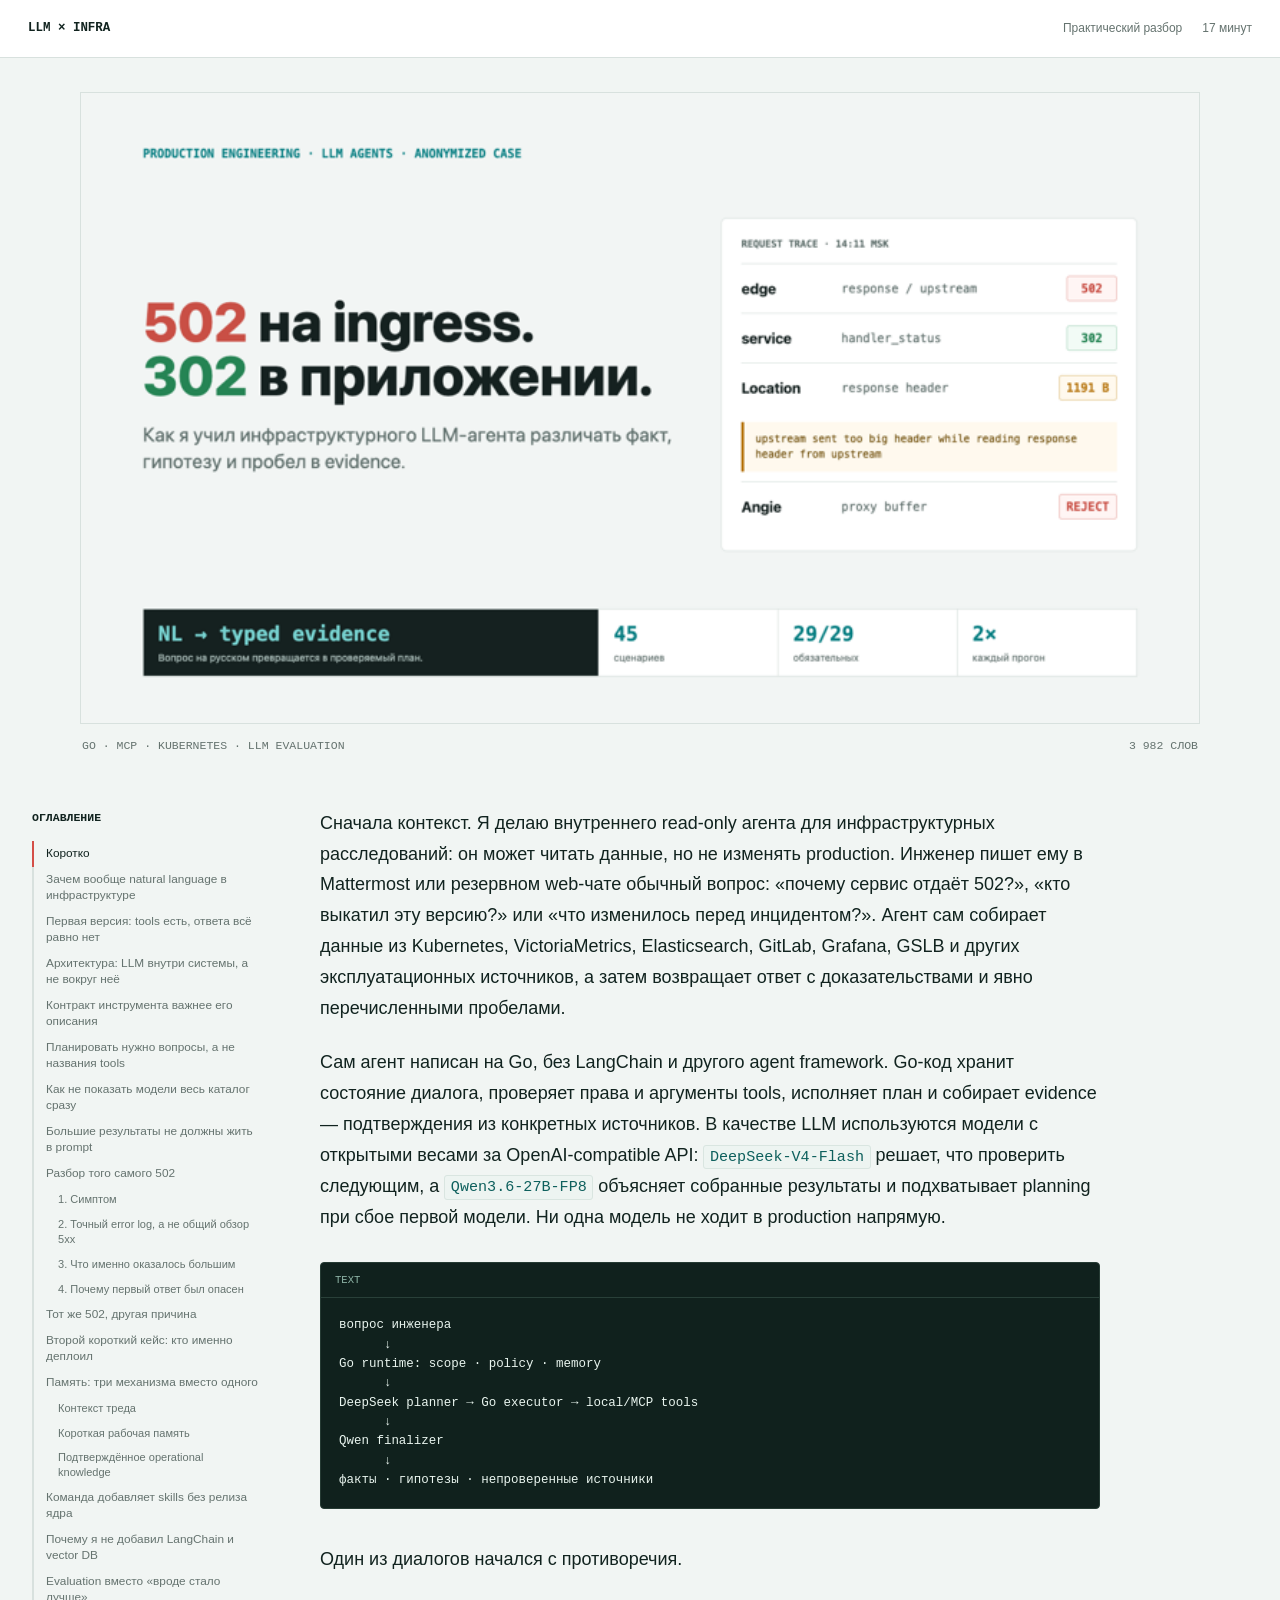
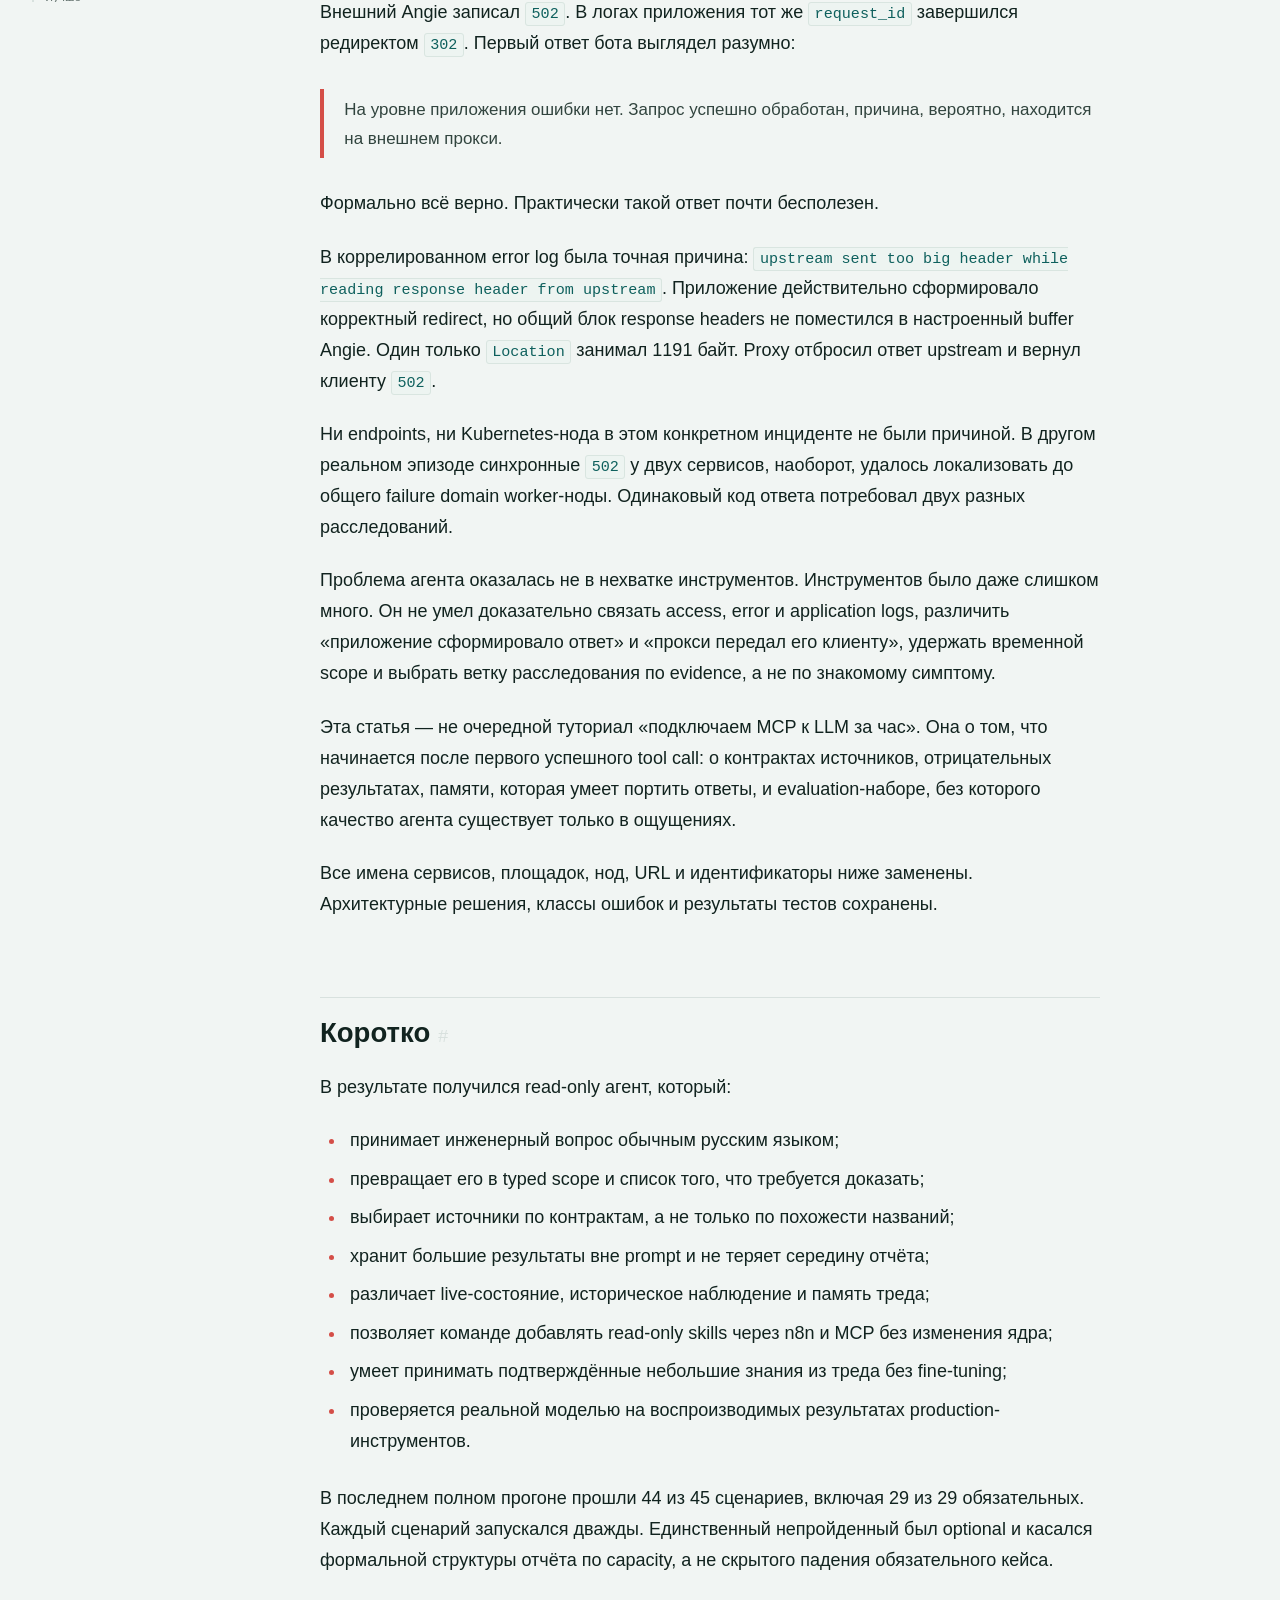
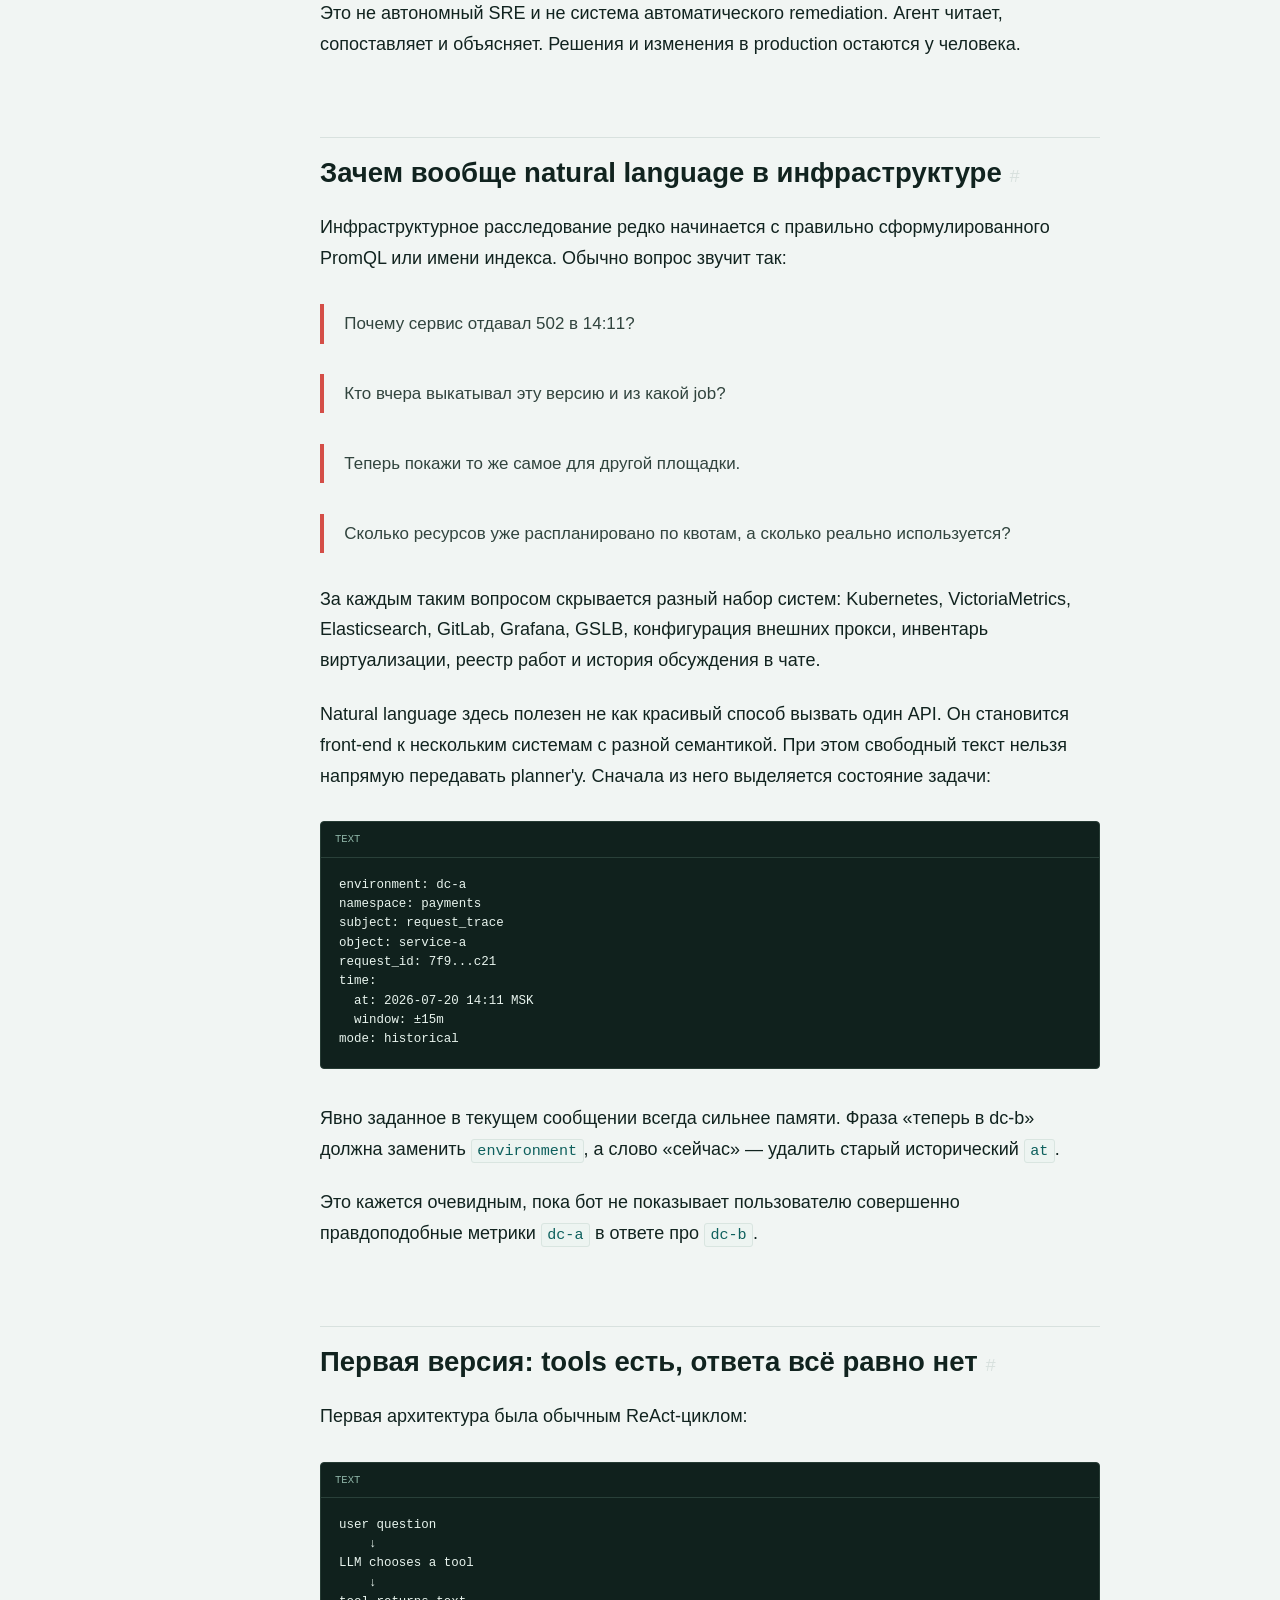
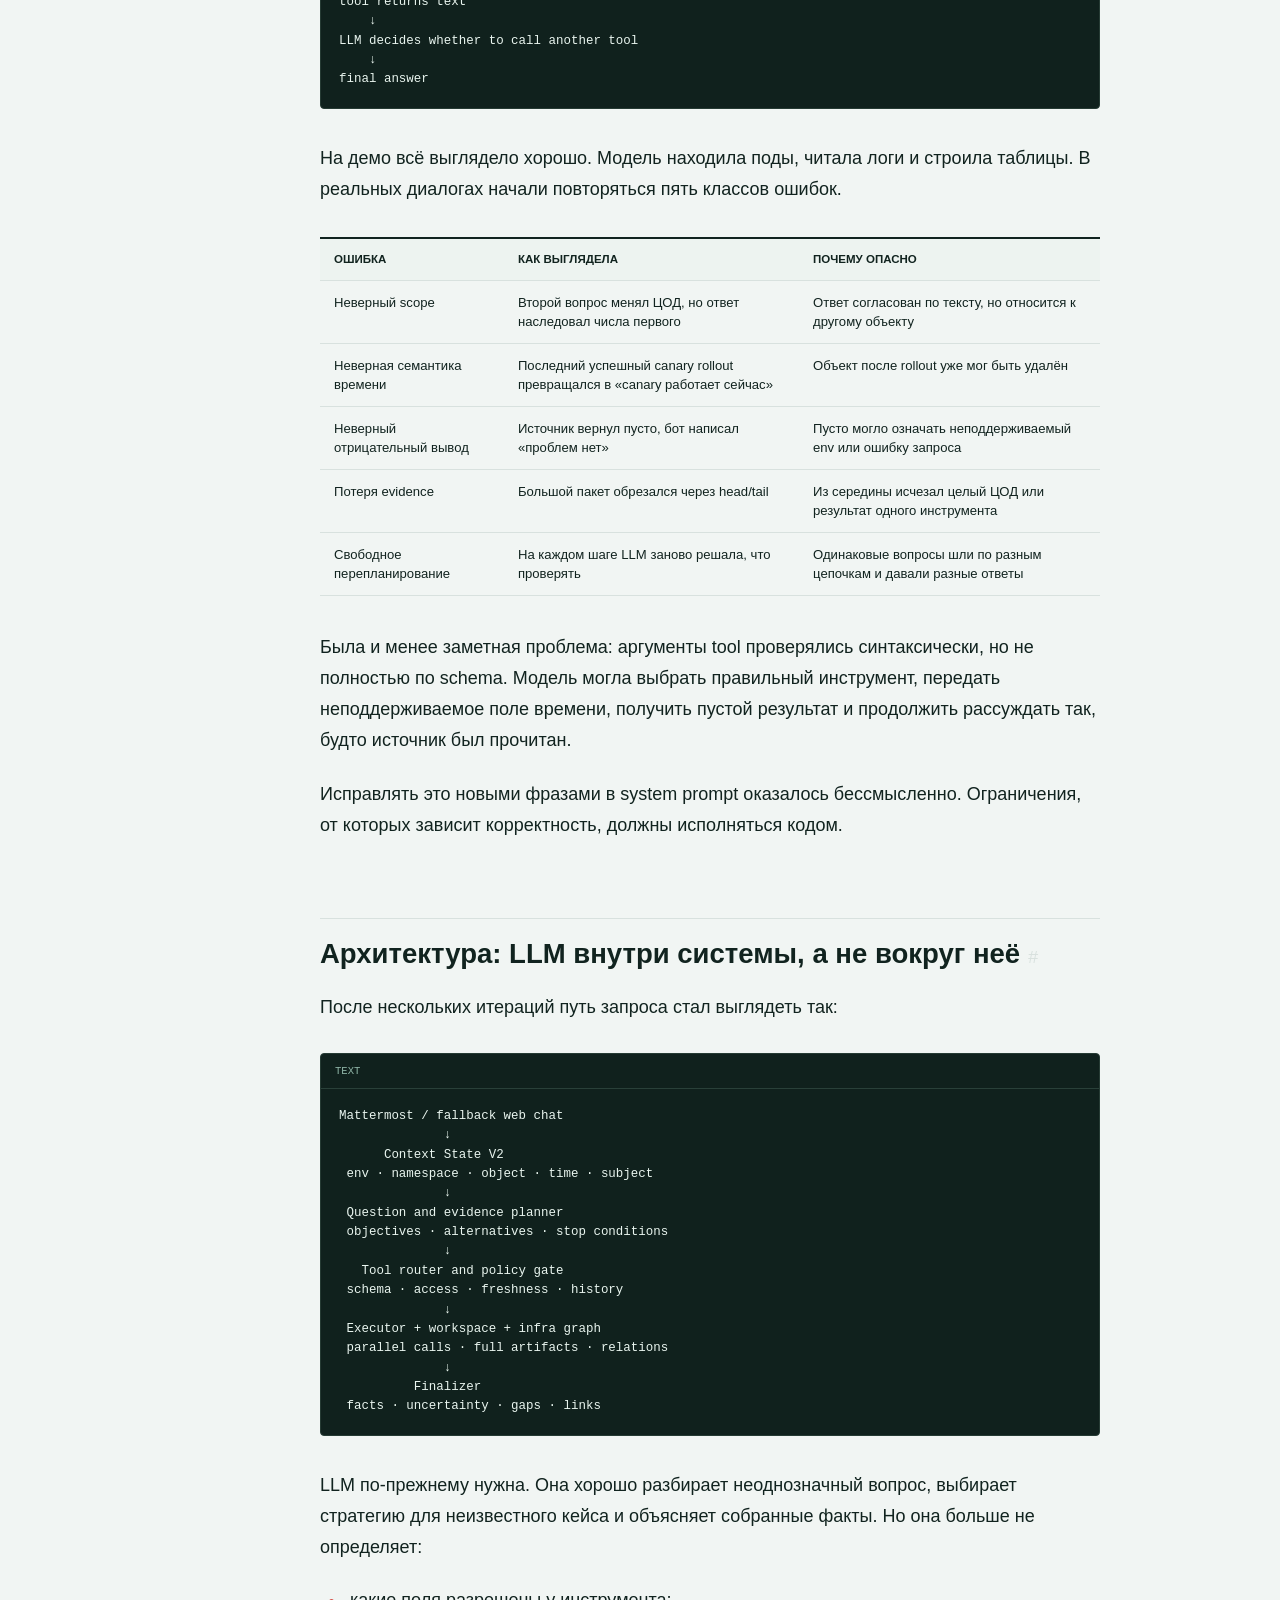
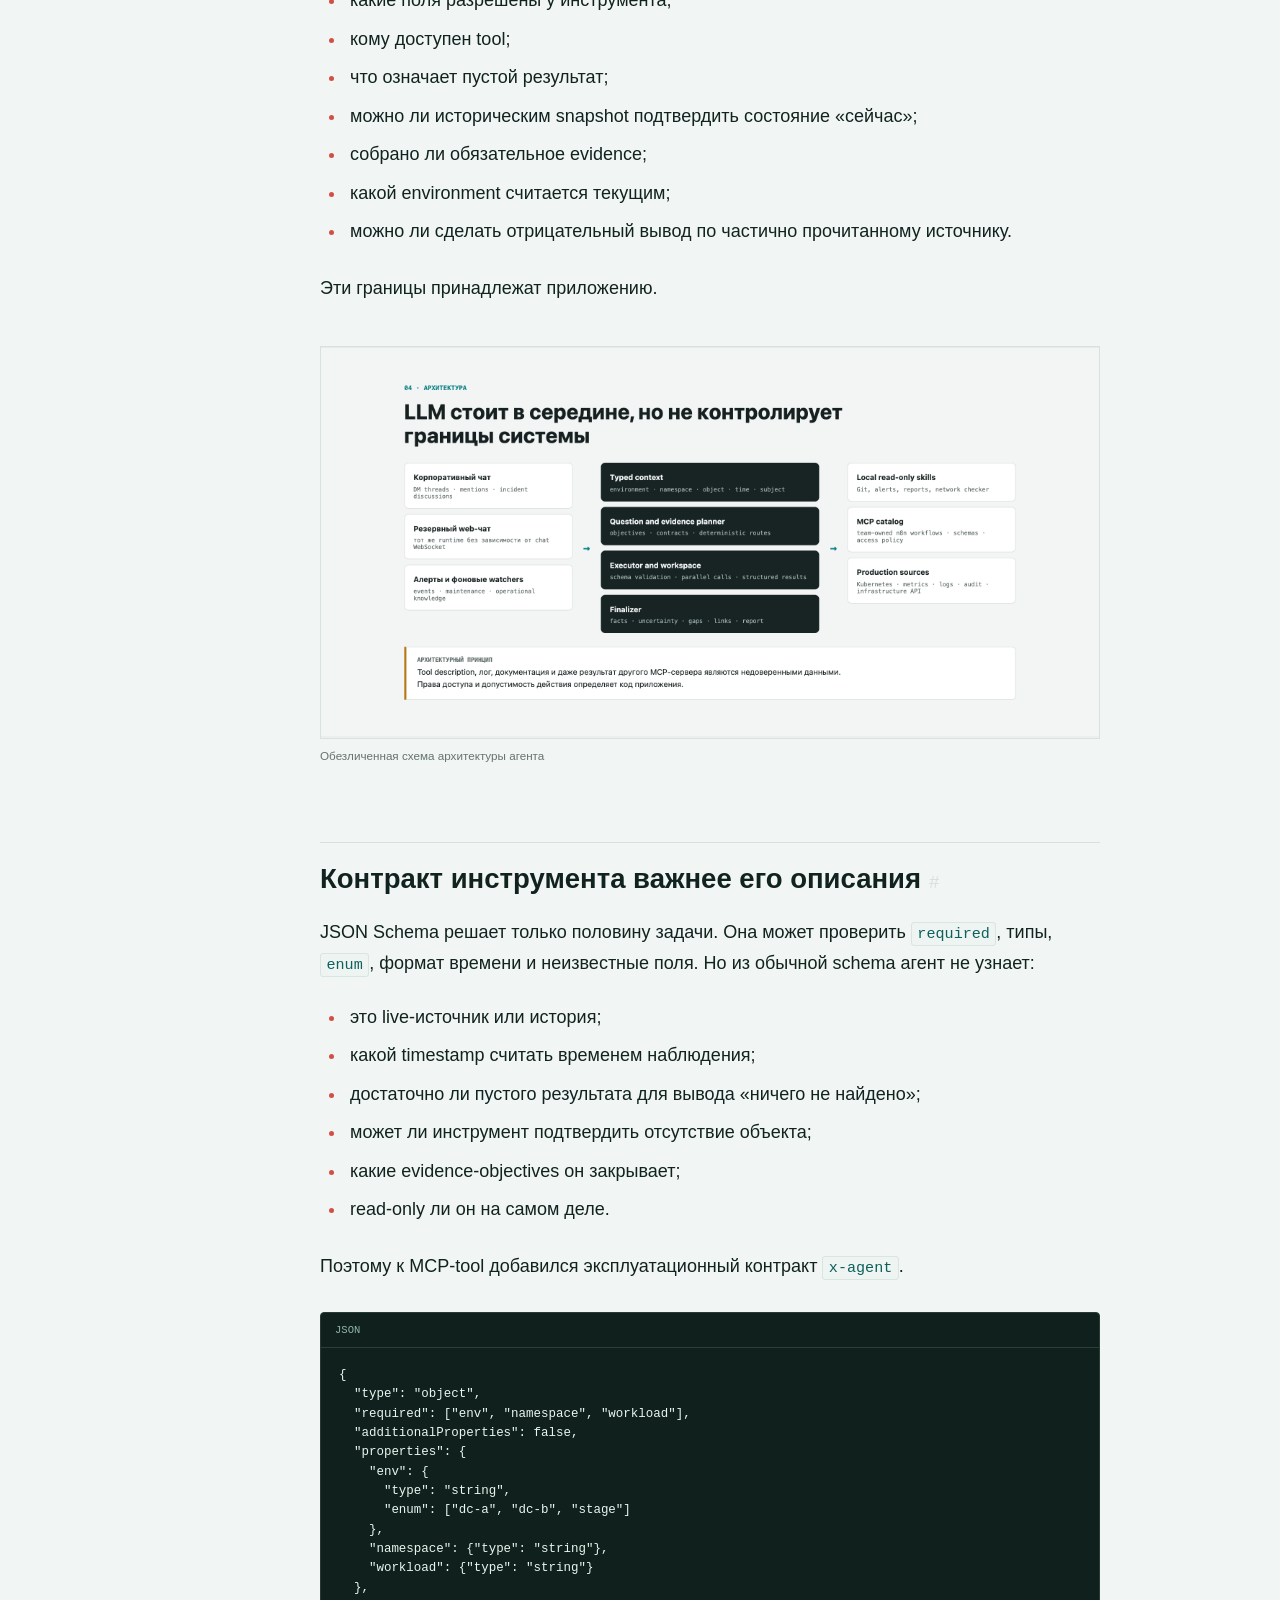
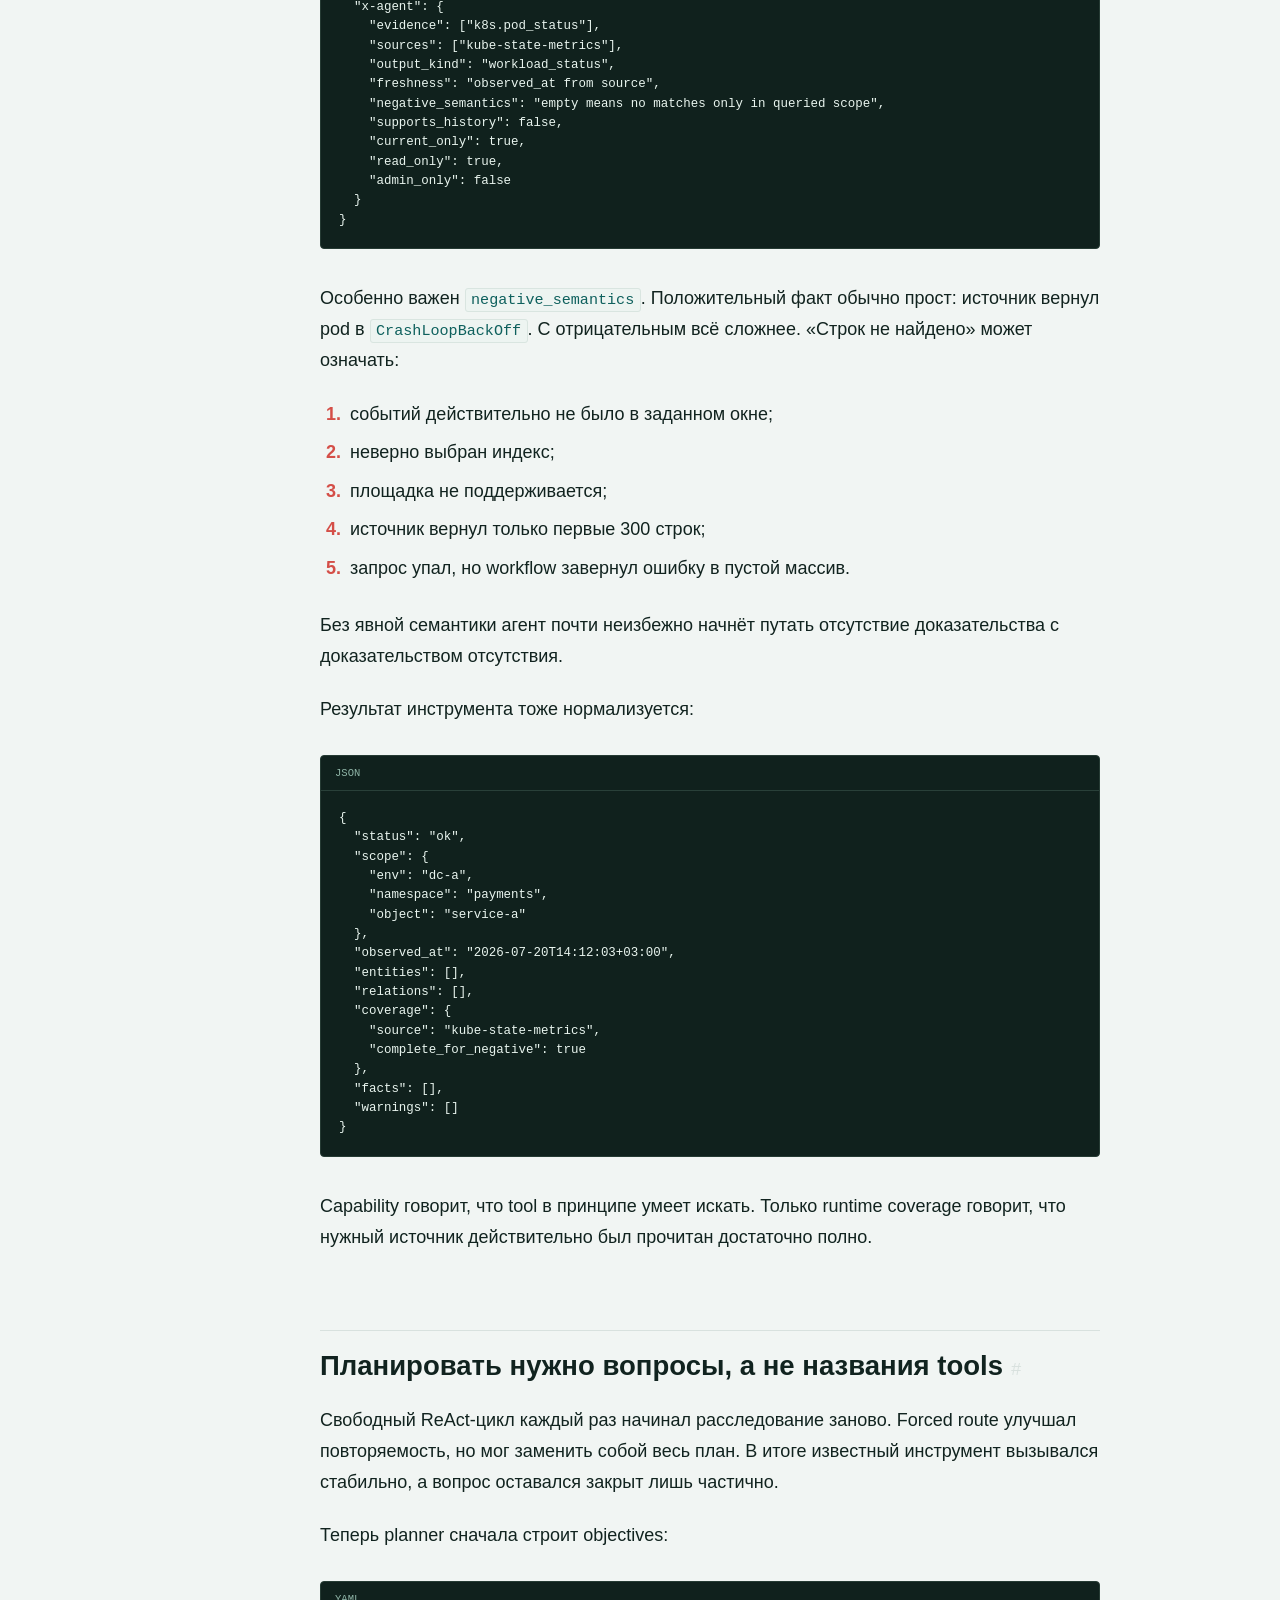
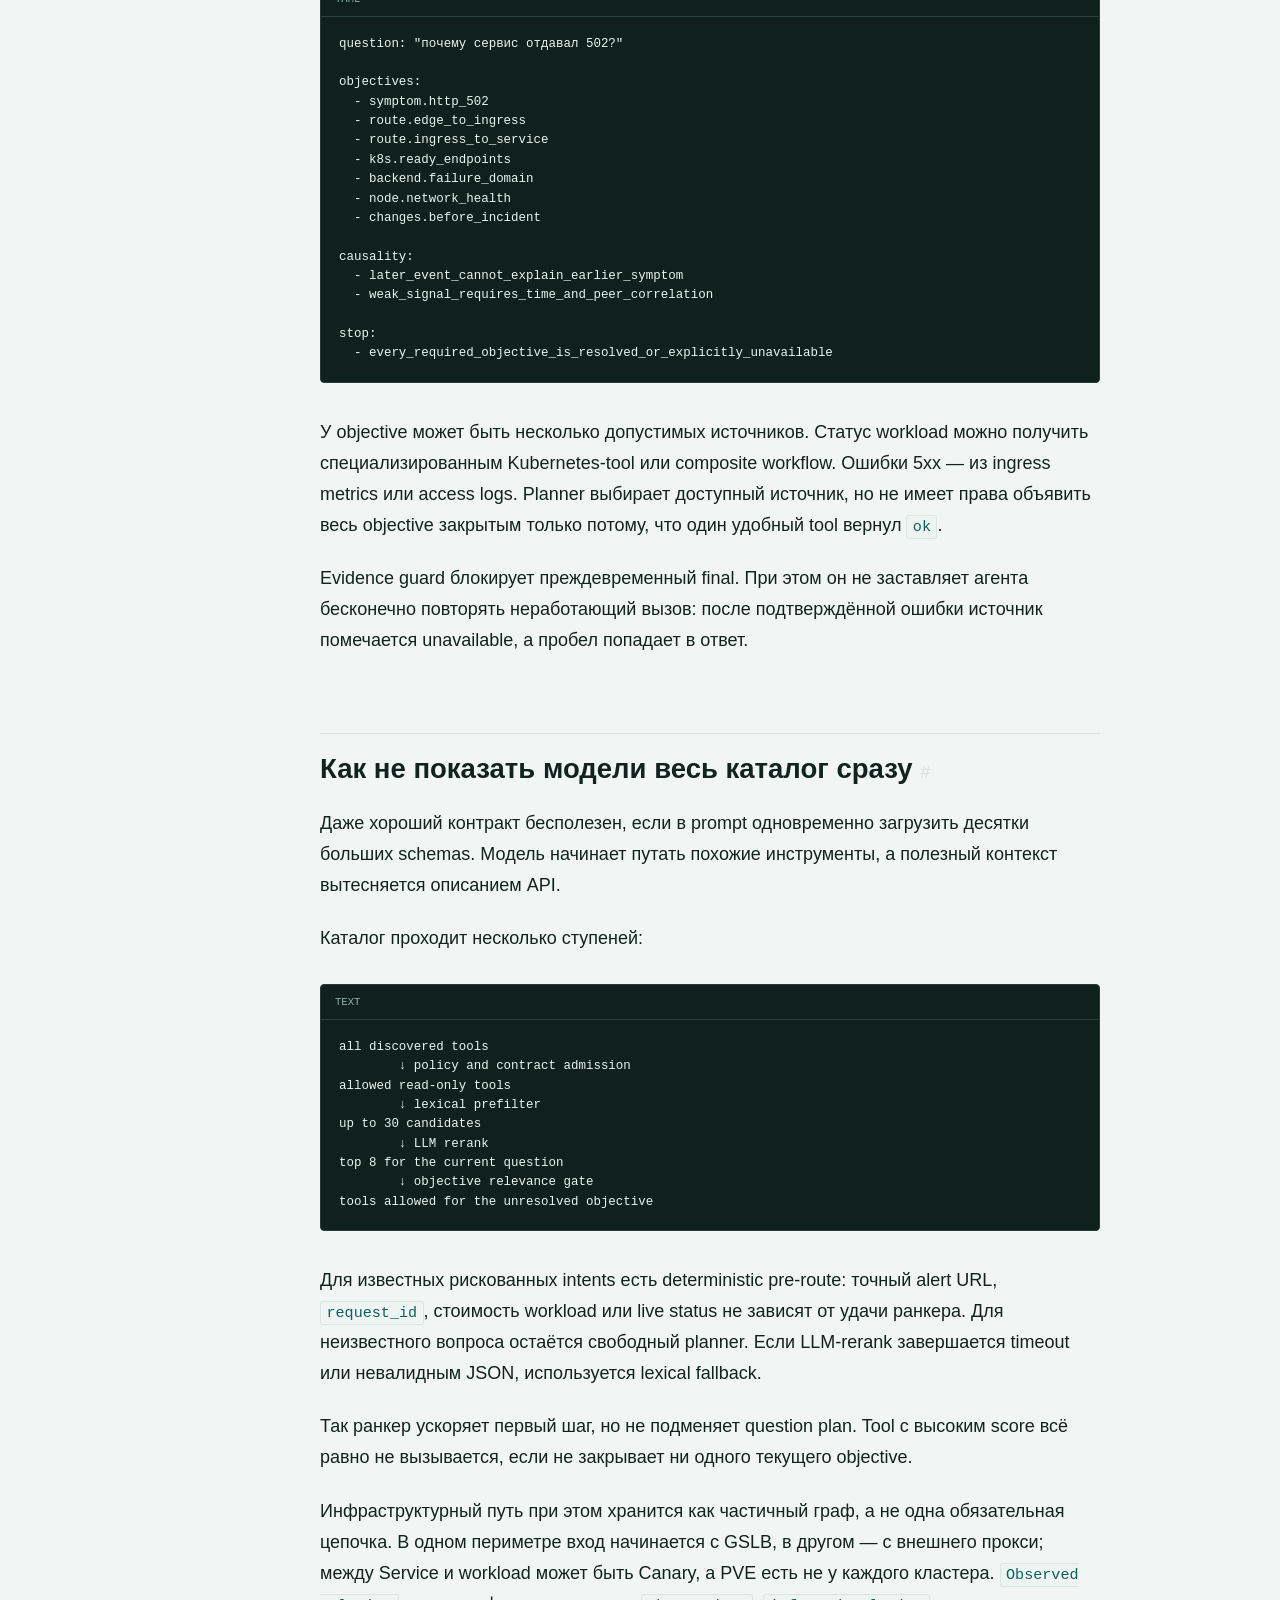
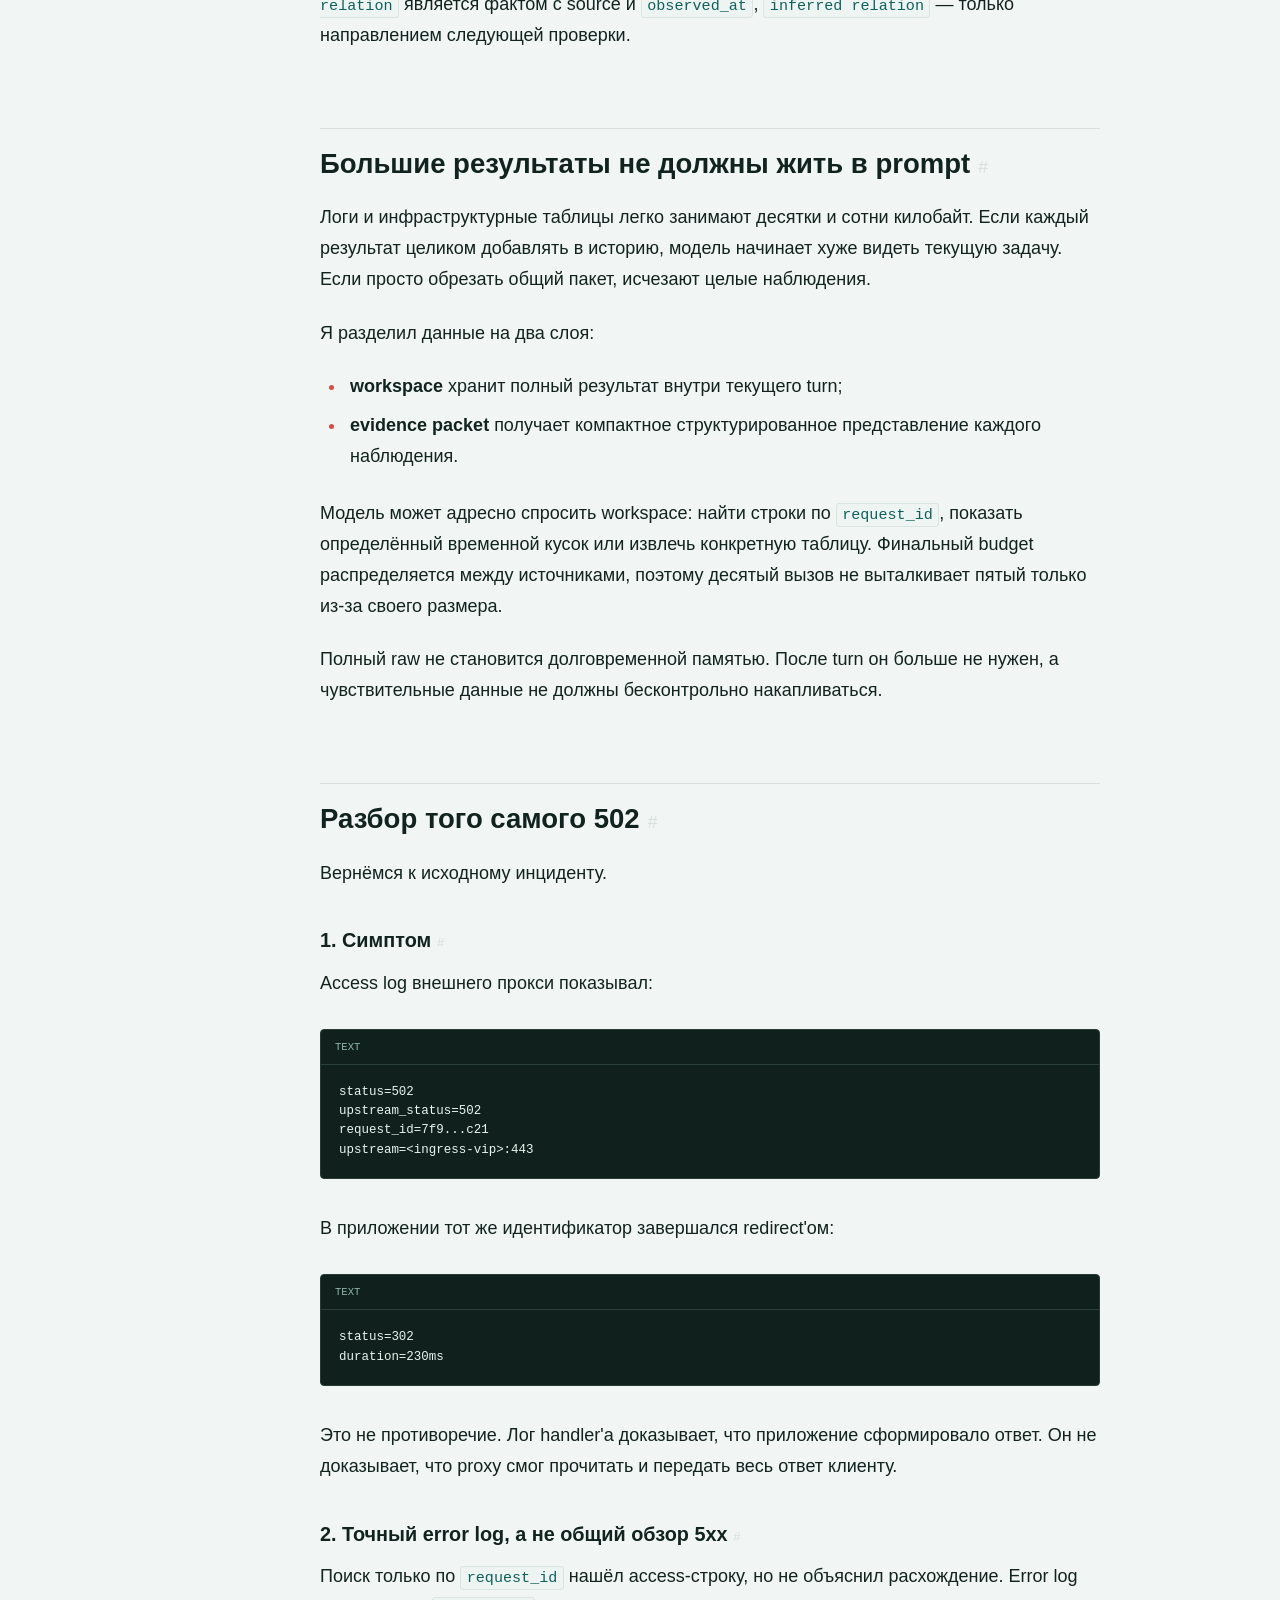
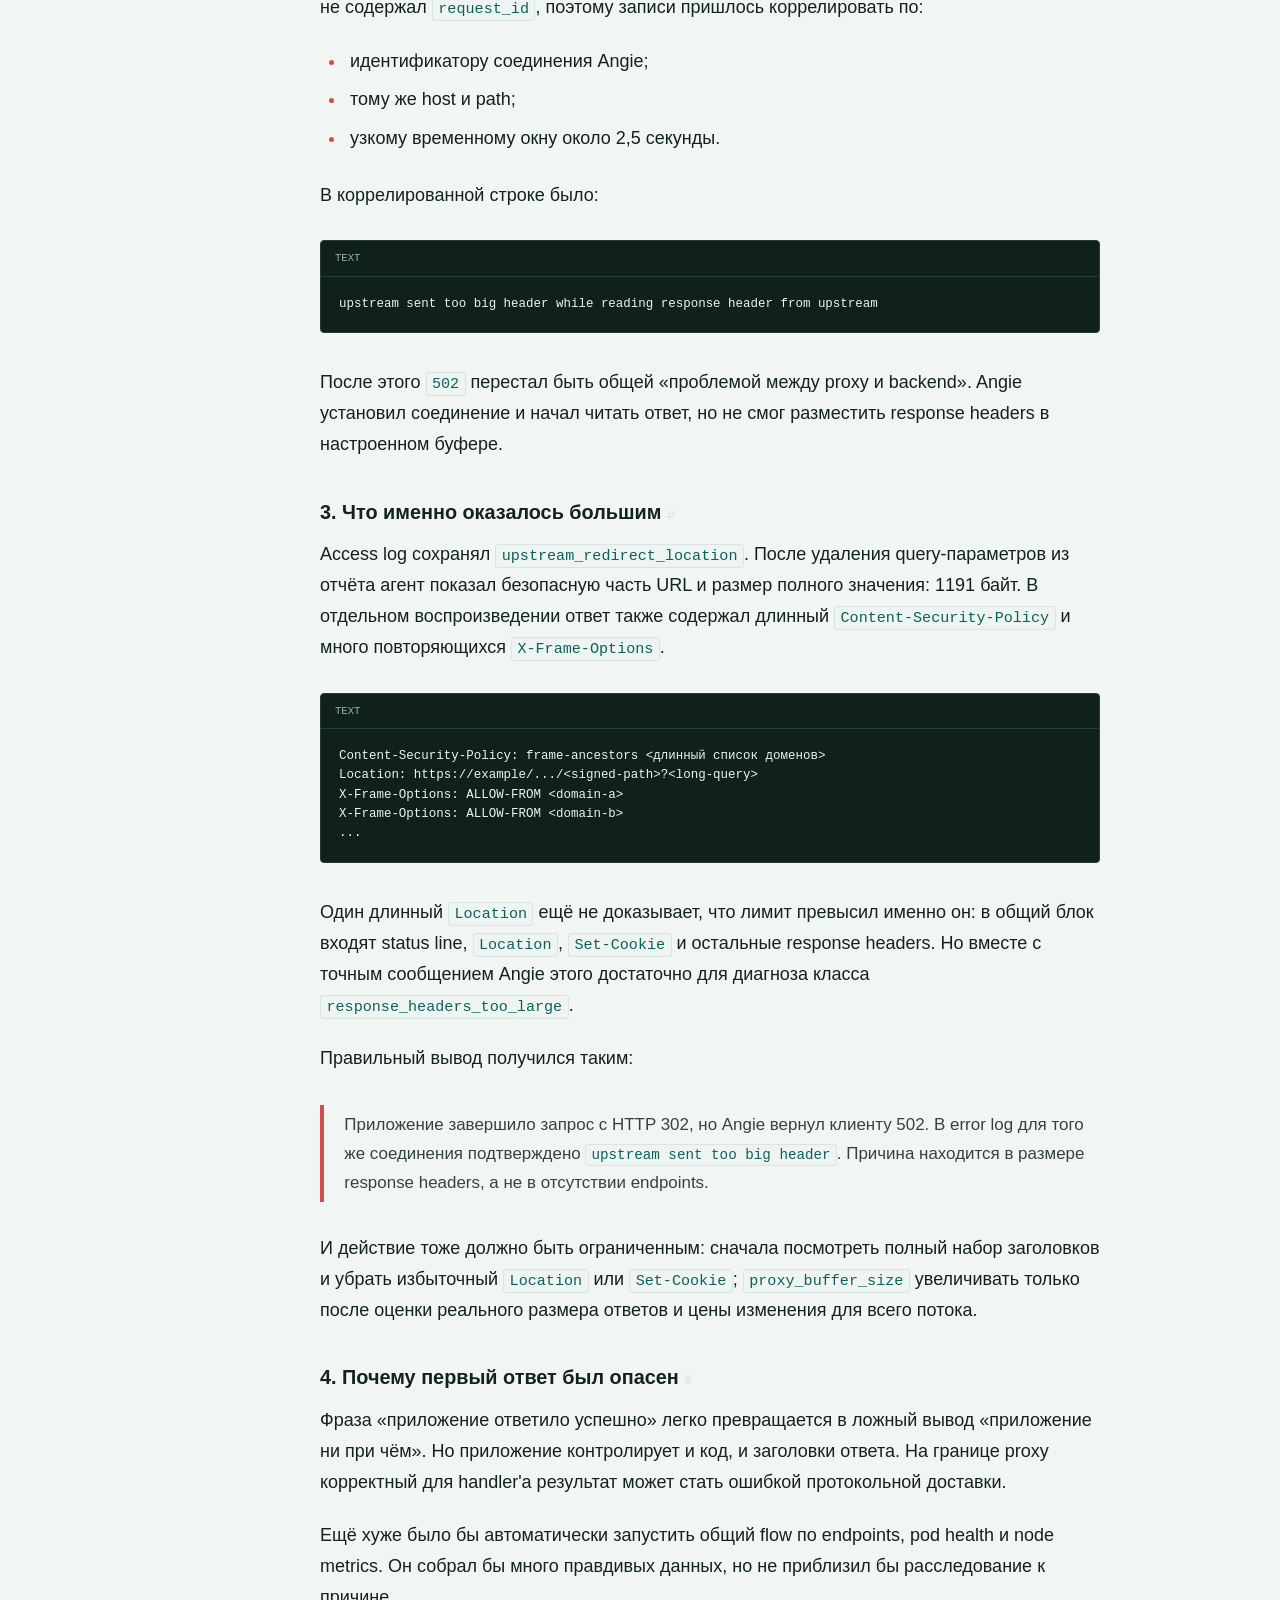
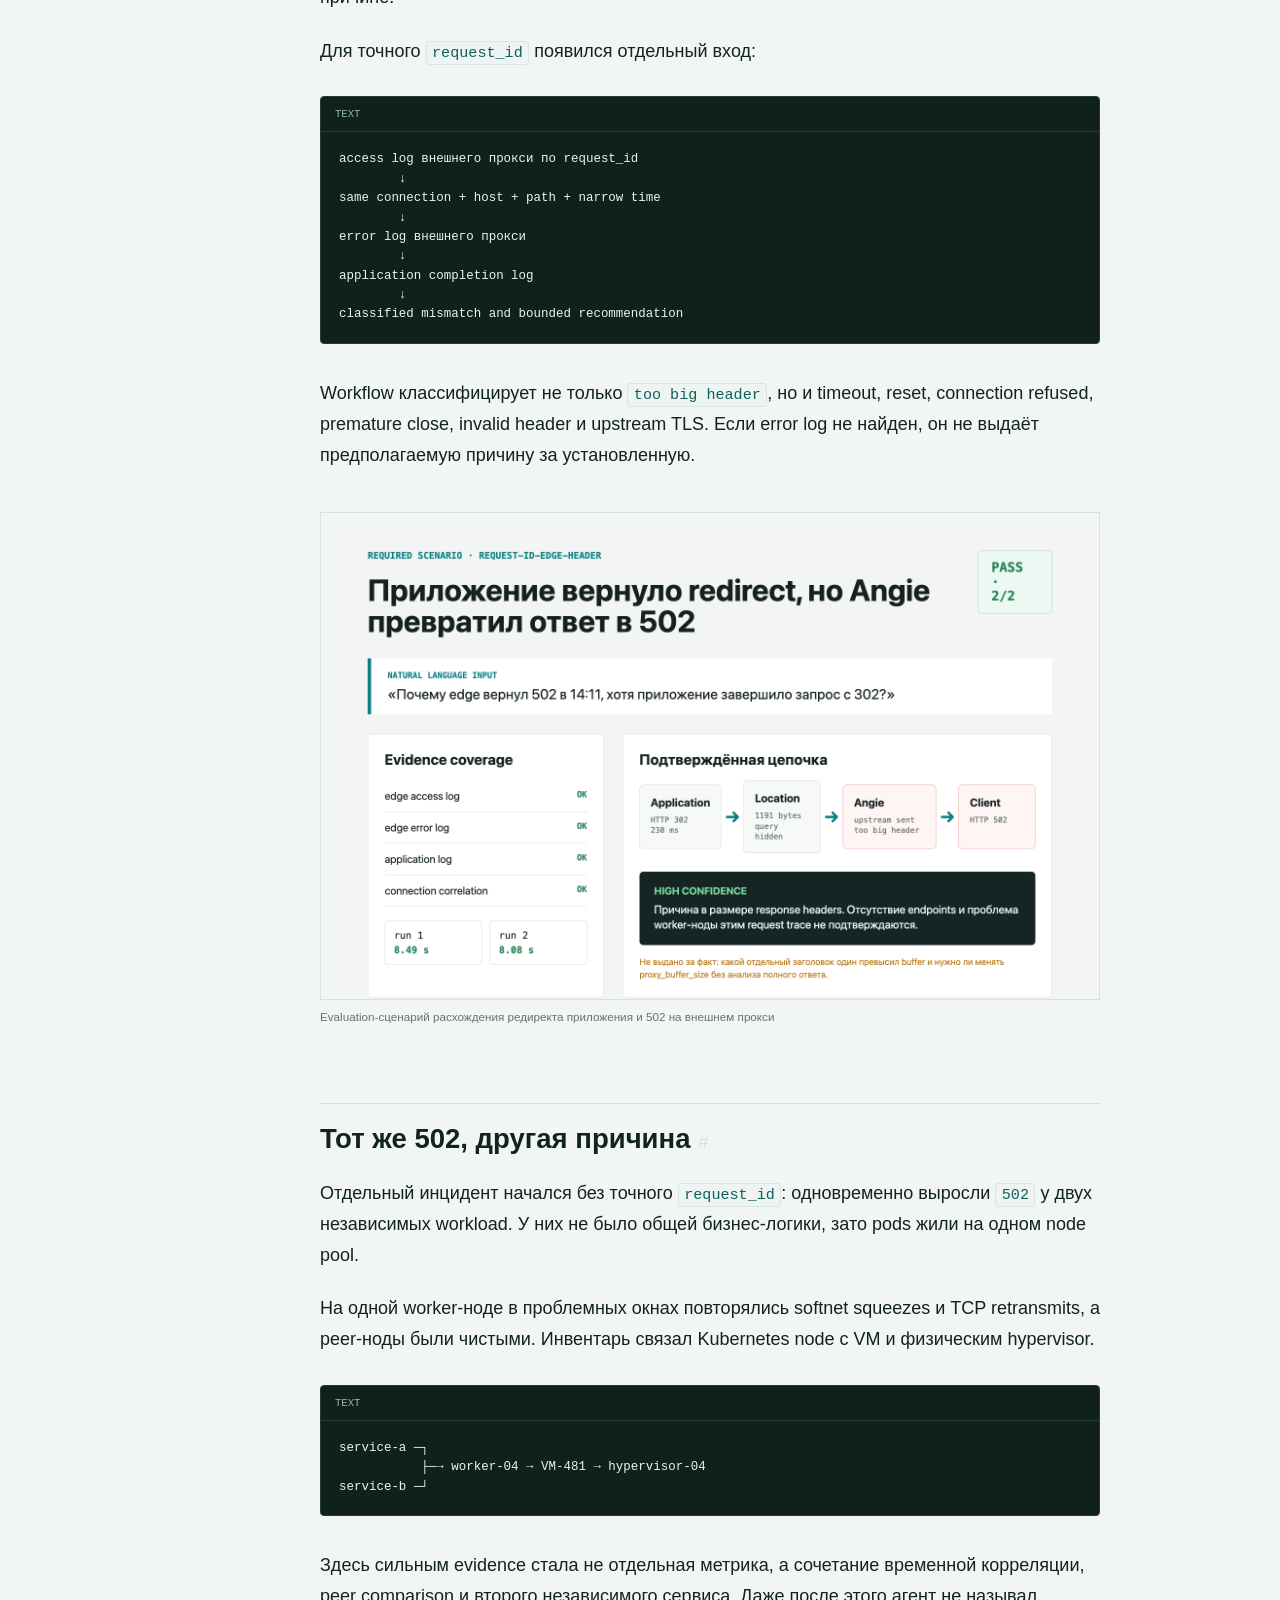
==== docs/index.html @ c305f5b0 "add docs" ====
<!doctype html>
<html lang="ru">
<head>
  <meta charset="utf-8">
  <meta name="viewport" content="width=device-width, initial-scale=1">
  <title>502 на ingress, 302 в приложении: как я учил инфраструктурного LLM-агента не врать</title>
  <meta name="description" content="Практический разбор production read-only LLM-агента для инфраструктурной диагностики: typed context, MCP-контракты, evidence и real-model evaluation.">
  <meta name="robots" content="index,follow">
  <meta name="theme-color" content="#11231f">
  <meta property="og:type" content="article">
  <meta property="og:locale" content="ru_RU">
  <meta property="og:title" content="502 на ingress, 302 в приложении: как я учил инфраструктурного LLM-агента не врать">
  <meta property="og:description" content="Практический разбор production read-only LLM-агента для инфраструктурной диагностики: typed context, MCP-контракты, evidence и real-model evaluation.">
  <meta property="og:image" content="assets/article-cover-habr.png">
  <meta name="twitter:card" content="summary_large_image">
  <link rel="icon" href="data:image/svg+xml,<svg xmlns=%22http://www.w3.org/2000/svg%22 viewBox=%220 0 64 64%22><rect width=%2264%22 height=%2264%22 rx=%228%22 fill=%22%2311231f%22/><text x=%2232%22 y=%2242%22 text-anchor=%22middle%22 font-family=%22monospace%22 font-size=%2230%22 fill=%22%23f4f8f6%22>502</text></svg>">
  <link rel="stylesheet" href="styles.css">
  <script type="application/ld+json">
    {
  "@context": "https://schema.org",
  "@type": "TechArticle",
  "headline": "502 на ingress, 302 в приложении: как я учил инфраструктурного LLM-агента не врать",
  "description": "Практический разбор production read-only LLM-агента для инфраструктурной диагностики: typed context, MCP-контракты, evidence и real-model evaluation.",
  "inLanguage": "ru-RU",
  "image": "assets/article-cover-habr.png",
  "keywords": [
    "LLM agents",
    "SRE",
    "DevOps",
    "MCP",
    "Kubernetes",
    "evaluation"
  ]
}
  </script>
</head>
<body>
  <div class="reading-progress" aria-hidden="true"><span></span></div>
  <header class="site-header">
    <a class="site-mark" href="#top" aria-label="В начало статьи">LLM × INFRA</a>
    <div class="site-meta">
      <span>Практический разбор</span>
      <span>17 минут</span>
    </div>
  </header>

  <main id="top">
    <section class="hero" aria-labelledby="article-title">
      <h1 id="article-title" class="sr-only">502 на ingress, 302 в приложении: как я учил инфраструктурного LLM-агента не врать</h1>
      <img src="assets/article-cover-habr.png" alt="502 на ingress, 302 в приложении: как я учил инфраструктурного LLM-агента не врать" width="780" height="440">
      <div class="hero-caption">
        <span>Go · MCP · Kubernetes · LLM evaluation</span>
        <span>3 982 слов</span>
      </div>
    </section>

    <details class="mobile-toc">
      <summary>Оглавление</summary>
      <nav aria-label="Оглавление статьи"><ul class="toc-list"><li><a href="#korotko" data-section="korotko">Коротко</a></li><li><a href="#zachem-voobsche-natural-language-v-infrastrukture" data-section="zachem-voobsche-natural-language-v-infrastrukture">Зачем вообще natural language в инфраструктуре</a></li><li><a href="#pervaya-versiya-tools-est-otveta-vse-ravno-net" data-section="pervaya-versiya-tools-est-otveta-vse-ravno-net">Первая версия: tools есть, ответа всё равно нет</a></li><li><a href="#arhitektura-llm-vnutri-sistemy-a-ne-vokrug-nee" data-section="arhitektura-llm-vnutri-sistemy-a-ne-vokrug-nee">Архитектура: LLM внутри системы, а не вокруг неё</a></li><li><a href="#kontrakt-instrumenta-vazhnee-ego-opisaniya" data-section="kontrakt-instrumenta-vazhnee-ego-opisaniya">Контракт инструмента важнее его описания</a></li><li><a href="#planirovat-nuzhno-voprosy-a-ne-nazvaniya-tools" data-section="planirovat-nuzhno-voprosy-a-ne-nazvaniya-tools">Планировать нужно вопросы, а не названия tools</a></li><li><a href="#kak-ne-pokazat-modeli-ves-katalog-srazu" data-section="kak-ne-pokazat-modeli-ves-katalog-srazu">Как не показать модели весь каталог сразу</a></li><li><a href="#bolshie-rezultaty-ne-dolzhny-zhit-v-prompt" data-section="bolshie-rezultaty-ne-dolzhny-zhit-v-prompt">Большие результаты не должны жить в prompt</a></li><li><a href="#razbor-togo-samogo-502" data-section="razbor-togo-samogo-502">Разбор того самого 502</a><ul class="toc-sublist"><li><a href="#1-simptom" data-section="1-simptom">1. Симптом</a></li><li><a href="#2-tochnyy-error-log-a-ne-obschiy-obzor-5xx" data-section="2-tochnyy-error-log-a-ne-obschiy-obzor-5xx">2. Точный error log, а не общий обзор 5xx</a></li><li><a href="#3-chto-imenno-okazalos-bolshim" data-section="3-chto-imenno-okazalos-bolshim">3. Что именно оказалось большим</a></li><li><a href="#4-pochemu-pervyy-otvet-byl-opasen" data-section="4-pochemu-pervyy-otvet-byl-opasen">4. Почему первый ответ был опасен</a></li></ul></li><li><a href="#tot-zhe-502-drugaya-prichina" data-section="tot-zhe-502-drugaya-prichina">Тот же 502, другая причина</a></li><li><a href="#vtoroy-korotkiy-keys-kto-imenno-deploil" data-section="vtoroy-korotkiy-keys-kto-imenno-deploil">Второй короткий кейс: кто именно деплоил</a></li><li><a href="#pamyat-tri-mehanizma-vmesto-odnogo" data-section="pamyat-tri-mehanizma-vmesto-odnogo">Память: три механизма вместо одного</a><ul class="toc-sublist"><li><a href="#kontekst-treda" data-section="kontekst-treda">Контекст треда</a></li><li><a href="#korotkaya-rabochaya-pamyat" data-section="korotkaya-rabochaya-pamyat">Короткая рабочая память</a></li><li><a href="#podtverzhdennoe-operational-knowledge" data-section="podtverzhdennoe-operational-knowledge">Подтверждённое operational knowledge</a></li></ul></li><li><a href="#komanda-dobavlyaet-skills-bez-reliza-yadra" data-section="komanda-dobavlyaet-skills-bez-reliza-yadra">Команда добавляет skills без релиза ядра</a></li><li><a href="#pochemu-ya-ne-dobavil-langchain-i-vector-db" data-section="pochemu-ya-ne-dobavil-langchain-i-vector-db">Почему я не добавил LangChain и vector DB</a></li><li><a href="#evaluation-vmesto-vrode-stalo-luchshe" data-section="evaluation-vmesto-vrode-stalo-luchshe">Evaluation вместо «вроде стало лучше»</a></li><li><a href="#kak-zdes-vyglyadel-vaybkoding" data-section="kak-zdes-vyglyadel-vaybkoding">Как здесь выглядел вайбкодинг</a></li><li><a href="#read-only-tozhe-trebuet-modeli-ugroz" data-section="read-only-tozhe-trebuet-modeli-ugroz">Read-only тоже требует модели угроз</a><ul class="toc-sublist"><li><a href="#prompt-injection" data-section="prompt-injection">Prompt injection</a></li><li><a href="#access-policy" data-section="access-policy">Access policy</a></li><li><a href="#ssrf-i-network-checker" data-section="ssrf-i-network-checker">SSRF и network checker</a></li><li><a href="#redaction" data-section="redaction">Redaction</a></li><li><a href="#degradaciya" data-section="degradaciya">Деградация</a></li></ul></li><li><a href="#chto-v-itoge-poluchilos-a-chto-esche-net" data-section="chto-v-itoge-poluchilos-a-chto-esche-net">Что в итоге получилось, а что ещё нет</a></li><li><a href="#chto-mozhno-povtorit-bez-kopirovaniya-vsey-sistemy" data-section="chto-mozhno-povtorit-bez-kopirovaniya-vsey-sistemy">Что можно повторить без копирования всей системы</a></li><li><a href="#vyvody-kotorye-ya-zabral-iz-etoy-raboty" data-section="vyvody-kotorye-ya-zabral-iz-etoy-raboty">Выводы, которые я забрал из этой работы</a></li><li><a href="#materialy" data-section="materialy">Материалы</a></li></ul></nav>
    </details>

    <div class="article-layout">
      <aside class="desktop-toc">
        <nav aria-label="Оглавление статьи">
          <p class="toc-title">Оглавление</p>
          <ul class="toc-list"><li><a href="#korotko" data-section="korotko">Коротко</a></li><li><a href="#zachem-voobsche-natural-language-v-infrastrukture" data-section="zachem-voobsche-natural-language-v-infrastrukture">Зачем вообще natural language в инфраструктуре</a></li><li><a href="#pervaya-versiya-tools-est-otveta-vse-ravno-net" data-section="pervaya-versiya-tools-est-otveta-vse-ravno-net">Первая версия: tools есть, ответа всё равно нет</a></li><li><a href="#arhitektura-llm-vnutri-sistemy-a-ne-vokrug-nee" data-section="arhitektura-llm-vnutri-sistemy-a-ne-vokrug-nee">Архитектура: LLM внутри системы, а не вокруг неё</a></li><li><a href="#kontrakt-instrumenta-vazhnee-ego-opisaniya" data-section="kontrakt-instrumenta-vazhnee-ego-opisaniya">Контракт инструмента важнее его описания</a></li><li><a href="#planirovat-nuzhno-voprosy-a-ne-nazvaniya-tools" data-section="planirovat-nuzhno-voprosy-a-ne-nazvaniya-tools">Планировать нужно вопросы, а не названия tools</a></li><li><a href="#kak-ne-pokazat-modeli-ves-katalog-srazu" data-section="kak-ne-pokazat-modeli-ves-katalog-srazu">Как не показать модели весь каталог сразу</a></li><li><a href="#bolshie-rezultaty-ne-dolzhny-zhit-v-prompt" data-section="bolshie-rezultaty-ne-dolzhny-zhit-v-prompt">Большие результаты не должны жить в prompt</a></li><li><a href="#razbor-togo-samogo-502" data-section="razbor-togo-samogo-502">Разбор того самого 502</a><ul class="toc-sublist"><li><a href="#1-simptom" data-section="1-simptom">1. Симптом</a></li><li><a href="#2-tochnyy-error-log-a-ne-obschiy-obzor-5xx" data-section="2-tochnyy-error-log-a-ne-obschiy-obzor-5xx">2. Точный error log, а не общий обзор 5xx</a></li><li><a href="#3-chto-imenno-okazalos-bolshim" data-section="3-chto-imenno-okazalos-bolshim">3. Что именно оказалось большим</a></li><li><a href="#4-pochemu-pervyy-otvet-byl-opasen" data-section="4-pochemu-pervyy-otvet-byl-opasen">4. Почему первый ответ был опасен</a></li></ul></li><li><a href="#tot-zhe-502-drugaya-prichina" data-section="tot-zhe-502-drugaya-prichina">Тот же 502, другая причина</a></li><li><a href="#vtoroy-korotkiy-keys-kto-imenno-deploil" data-section="vtoroy-korotkiy-keys-kto-imenno-deploil">Второй короткий кейс: кто именно деплоил</a></li><li><a href="#pamyat-tri-mehanizma-vmesto-odnogo" data-section="pamyat-tri-mehanizma-vmesto-odnogo">Память: три механизма вместо одного</a><ul class="toc-sublist"><li><a href="#kontekst-treda" data-section="kontekst-treda">Контекст треда</a></li><li><a href="#korotkaya-rabochaya-pamyat" data-section="korotkaya-rabochaya-pamyat">Короткая рабочая память</a></li><li><a href="#podtverzhdennoe-operational-knowledge" data-section="podtverzhdennoe-operational-knowledge">Подтверждённое operational knowledge</a></li></ul></li><li><a href="#komanda-dobavlyaet-skills-bez-reliza-yadra" data-section="komanda-dobavlyaet-skills-bez-reliza-yadra">Команда добавляет skills без релиза ядра</a></li><li><a href="#pochemu-ya-ne-dobavil-langchain-i-vector-db" data-section="pochemu-ya-ne-dobavil-langchain-i-vector-db">Почему я не добавил LangChain и vector DB</a></li><li><a href="#evaluation-vmesto-vrode-stalo-luchshe" data-section="evaluation-vmesto-vrode-stalo-luchshe">Evaluation вместо «вроде стало лучше»</a></li><li><a href="#kak-zdes-vyglyadel-vaybkoding" data-section="kak-zdes-vyglyadel-vaybkoding">Как здесь выглядел вайбкодинг</a></li><li><a href="#read-only-tozhe-trebuet-modeli-ugroz" data-section="read-only-tozhe-trebuet-modeli-ugroz">Read-only тоже требует модели угроз</a><ul class="toc-sublist"><li><a href="#prompt-injection" data-section="prompt-injection">Prompt injection</a></li><li><a href="#access-policy" data-section="access-policy">Access policy</a></li><li><a href="#ssrf-i-network-checker" data-section="ssrf-i-network-checker">SSRF и network checker</a></li><li><a href="#redaction" data-section="redaction">Redaction</a></li><li><a href="#degradaciya" data-section="degradaciya">Деградация</a></li></ul></li><li><a href="#chto-v-itoge-poluchilos-a-chto-esche-net" data-section="chto-v-itoge-poluchilos-a-chto-esche-net">Что в итоге получилось, а что ещё нет</a></li><li><a href="#chto-mozhno-povtorit-bez-kopirovaniya-vsey-sistemy" data-section="chto-mozhno-povtorit-bez-kopirovaniya-vsey-sistemy">Что можно повторить без копирования всей системы</a></li><li><a href="#vyvody-kotorye-ya-zabral-iz-etoy-raboty" data-section="vyvody-kotorye-ya-zabral-iz-etoy-raboty">Выводы, которые я забрал из этой работы</a></li><li><a href="#materialy" data-section="materialy">Материалы</a></li></ul>
        </nav>
      </aside>

      <article class="article-body">
        <p>Сначала контекст. Я делаю внутреннего read-only агента для инфраструктурных расследований: он может читать данные, но не изменять production. Инженер пишет ему в Mattermost или резервном web-чате обычный вопрос: «почему сервис отдаёт 502?», «кто выкатил эту версию?» или «что изменилось перед инцидентом?». Агент сам собирает данные из Kubernetes, VictoriaMetrics, Elasticsearch, GitLab, Grafana, GSLB и других эксплуатационных источников, а затем возвращает ответ с доказательствами и явно перечисленными пробелами.</p>
<p>Сам агент написан на Go, без LangChain и другого agent framework. Go-код хранит состояние диалога, проверяет права и аргументы tools, исполняет план и собирает evidence — подтверждения из конкретных источников. В качестве LLM используются модели с открытыми весами за OpenAI-compatible API: <code>DeepSeek-V4-Flash</code> решает, что проверить следующим, а <code>Qwen3.6-27B-FP8</code> объясняет собранные результаты и подхватывает planning при сбое первой модели. Ни одна модель не ходит в production напрямую.</p>
<div class="code-block"><div class="code-label">text</div><pre><code class="language-text">вопрос инженера
      ↓
Go runtime: scope · policy · memory
      ↓
DeepSeek planner → Go executor → local/MCP tools
      ↓
Qwen finalizer
      ↓
факты · гипотезы · непроверенные источники</code></pre></div>
<p>Один из диалогов начался с противоречия.</p>
<p>Внешний Angie записал <code>502</code>. В логах приложения тот же <code>request_id</code> завершился редиректом <code>302</code>. Первый ответ бота выглядел разумно:</p>
<blockquote><p>На уровне приложения ошибки нет. Запрос успешно обработан, причина, вероятно, находится на внешнем прокси.</p></blockquote>
<p>Формально всё верно. Практически такой ответ почти бесполезен.</p>
<p>В коррелированном error log была точная причина: <code>upstream sent too big header while reading response header from upstream</code>. Приложение действительно сформировало корректный redirect, но общий блок response headers не поместился в настроенный buffer Angie. Один только <code>Location</code> занимал 1191 байт. Proxy отбросил ответ upstream и вернул клиенту <code>502</code>.</p>
<p>Ни endpoints, ни Kubernetes-нода в этом конкретном инциденте не были причиной. В другом реальном эпизоде синхронные <code>502</code> у двух сервисов, наоборот, удалось локализовать до общего failure domain worker-ноды. Одинаковый код ответа потребовал двух разных расследований.</p>
<p>Проблема агента оказалась не в нехватке инструментов. Инструментов было даже слишком много. Он не умел доказательно связать access, error и application logs, различить «приложение сформировало ответ» и «прокси передал его клиенту», удержать временной scope и выбрать ветку расследования по evidence, а не по знакомому симптому.</p>
<p>Эта статья — не очередной туториал «подключаем MCP к LLM за час». Она о том, что начинается после первого успешного tool call: о контрактах источников, отрицательных результатах, памяти, которая умеет портить ответы, и evaluation-наборе, без которого качество агента существует только в ощущениях.</p>
<p>Все имена сервисов, площадок, нод, URL и идентификаторы ниже заменены. Архитектурные решения, классы ошибок и результаты тестов сохранены.</p>
<h2 id="korotko">Коротко<a class="heading-anchor" href="#korotko" aria-label="Ссылка на раздел «Коротко»">#</a></h2>
<p>В результате получился read-only агент, который:</p>
<ul><li>принимает инженерный вопрос обычным русским языком;</li><li>превращает его в typed scope и список того, что требуется доказать;</li><li>выбирает источники по контрактам, а не только по похожести названий;</li><li>хранит большие результаты вне prompt и не теряет середину отчёта;</li><li>различает live-состояние, историческое наблюдение и память треда;</li><li>позволяет команде добавлять read-only skills через n8n и MCP без изменения ядра;</li><li>умеет принимать подтверждённые небольшие знания из треда без fine-tuning;</li><li>проверяется реальной моделью на воспроизводимых результатах production-инструментов.</li></ul>
<p>В последнем полном прогоне прошли 44 из 45 сценариев, включая 29 из 29 обязательных. Каждый сценарий запускался дважды. Единственный непройденный был optional и касался формальной структуры отчёта по capacity, а не скрытого падения обязательного кейса.</p>
<p>Это не автономный SRE и не система автоматического remediation. Агент читает, сопоставляет и объясняет. Решения и изменения в production остаются у человека.</p>
<h2 id="zachem-voobsche-natural-language-v-infrastrukture">Зачем вообще natural language в инфраструктуре<a class="heading-anchor" href="#zachem-voobsche-natural-language-v-infrastrukture" aria-label="Ссылка на раздел «Зачем вообще natural language в инфраструктуре»">#</a></h2>
<p>Инфраструктурное расследование редко начинается с правильно сформулированного PromQL или имени индекса. Обычно вопрос звучит так:</p>
<blockquote><p>Почему сервис отдавал 502 в 14:11?</p></blockquote>
<blockquote><p>Кто вчера выкатывал эту версию и из какой job?</p></blockquote>
<blockquote><p>Теперь покажи то же самое для другой площадки.</p></blockquote>
<blockquote><p>Сколько ресурсов уже распланировано по квотам, а сколько реально используется?</p></blockquote>
<p>За каждым таким вопросом скрывается разный набор систем: Kubernetes, VictoriaMetrics, Elasticsearch, GitLab, Grafana, GSLB, конфигурация внешних прокси, инвентарь виртуализации, реестр работ и история обсуждения в чате.</p>
<p>Natural language здесь полезен не как красивый способ вызвать один API. Он становится front-end к нескольким системам с разной семантикой. При этом свободный текст нельзя напрямую передавать planner&#39;у. Сначала из него выделяется состояние задачи:</p>
<div class="code-block"><div class="code-label">text</div><pre><code class="language-text">environment: dc-a
namespace: payments
subject: request_trace
object: service-a
request_id: 7f9...c21
time:
  at: 2026-07-20 14:11 MSK
  window: ±15m
mode: historical</code></pre></div>
<p>Явно заданное в текущем сообщении всегда сильнее памяти. Фраза «теперь в dc-b» должна заменить <code>environment</code>, а слово «сейчас» — удалить старый исторический <code>at</code>.</p>
<p>Это кажется очевидным, пока бот не показывает пользователю совершенно правдоподобные метрики <code>dc-a</code> в ответе про <code>dc-b</code>.</p>
<h2 id="pervaya-versiya-tools-est-otveta-vse-ravno-net">Первая версия: tools есть, ответа всё равно нет<a class="heading-anchor" href="#pervaya-versiya-tools-est-otveta-vse-ravno-net" aria-label="Ссылка на раздел «Первая версия: tools есть, ответа всё равно нет»">#</a></h2>
<p>Первая архитектура была обычным ReAct-циклом:</p>
<div class="code-block"><div class="code-label">text</div><pre><code class="language-text">user question
    ↓
LLM chooses a tool
    ↓
tool returns text
    ↓
LLM decides whether to call another tool
    ↓
final answer</code></pre></div>
<p>На демо всё выглядело хорошо. Модель находила поды, читала логи и строила таблицы. В реальных диалогах начали повторяться пять классов ошибок.</p>
<div class="table-wrap"><table><thead><tr><th>Ошибка</th><th>Как выглядела</th><th>Почему опасно</th></tr></thead><tbody><tr><td>Неверный scope</td><td>Второй вопрос менял ЦОД, но ответ наследовал числа первого</td><td>Ответ согласован по тексту, но относится к другому объекту</td></tr><tr><td>Неверная семантика времени</td><td>Последний успешный canary rollout превращался в «canary работает сейчас»</td><td>Объект после rollout уже мог быть удалён</td></tr><tr><td>Неверный отрицательный вывод</td><td>Источник вернул пусто, бот написал «проблем нет»</td><td>Пусто могло означать неподдерживаемый env или ошибку запроса</td></tr><tr><td>Потеря evidence</td><td>Большой пакет обрезался через head/tail</td><td>Из середины исчезал целый ЦОД или результат одного инструмента</td></tr><tr><td>Свободное перепланирование</td><td>На каждом шаге LLM заново решала, что проверять</td><td>Одинаковые вопросы шли по разным цепочкам и давали разные ответы</td></tr></tbody></table></div>
<p>Была и менее заметная проблема: аргументы tool проверялись синтаксически, но не полностью по schema. Модель могла выбрать правильный инструмент, передать неподдерживаемое поле времени, получить пустой результат и продолжить рассуждать так, будто источник был прочитан.</p>
<p>Исправлять это новыми фразами в system prompt оказалось бессмысленно. Ограничения, от которых зависит корректность, должны исполняться кодом.</p>
<h2 id="arhitektura-llm-vnutri-sistemy-a-ne-vokrug-nee">Архитектура: LLM внутри системы, а не вокруг неё<a class="heading-anchor" href="#arhitektura-llm-vnutri-sistemy-a-ne-vokrug-nee" aria-label="Ссылка на раздел «Архитектура: LLM внутри системы, а не вокруг неё»">#</a></h2>
<p>После нескольких итераций путь запроса стал выглядеть так:</p>
<div class="code-block"><div class="code-label">text</div><pre><code class="language-text">Mattermost / fallback web chat
              ↓
      Context State V2
 env · namespace · object · time · subject
              ↓
 Question and evidence planner
 objectives · alternatives · stop conditions
              ↓
   Tool router and policy gate
 schema · access · freshness · history
              ↓
 Executor + workspace + infra graph
 parallel calls · full artifacts · relations
              ↓
          Finalizer
 facts · uncertainty · gaps · links</code></pre></div>
<p>LLM по-прежнему нужна. Она хорошо разбирает неоднозначный вопрос, выбирает стратегию для неизвестного кейса и объясняет собранные факты. Но она больше не определяет:</p>
<ul><li>какие поля разрешены у инструмента;</li><li>кому доступен tool;</li><li>что означает пустой результат;</li><li>можно ли историческим snapshot подтвердить состояние «сейчас»;</li><li>собрано ли обязательное evidence;</li><li>какой environment считается текущим;</li><li>можно ли сделать отрицательный вывод по частично прочитанному источнику.</li></ul>
<p>Эти границы принадлежат приложению.</p>
<figure><a href="assets/article-architecture-anon.png" target="_blank"><img src="assets/article-architecture-anon.png" alt="Обезличенная схема архитектуры агента" width="2160" height="1088" loading="lazy"></a><figcaption>Обезличенная схема архитектуры агента</figcaption></figure>
<h2 id="kontrakt-instrumenta-vazhnee-ego-opisaniya">Контракт инструмента важнее его описания<a class="heading-anchor" href="#kontrakt-instrumenta-vazhnee-ego-opisaniya" aria-label="Ссылка на раздел «Контракт инструмента важнее его описания»">#</a></h2>
<p>JSON Schema решает только половину задачи. Она может проверить <code>required</code>, типы, <code>enum</code>, формат времени и неизвестные поля. Но из обычной schema агент не узнает:</p>
<ul><li>это live-источник или история;</li><li>какой timestamp считать временем наблюдения;</li><li>достаточно ли пустого результата для вывода «ничего не найдено»;</li><li>может ли инструмент подтвердить отсутствие объекта;</li><li>какие evidence-objectives он закрывает;</li><li>read-only ли он на самом деле.</li></ul>
<p>Поэтому к MCP-tool добавился эксплуатационный контракт <code>x-agent</code>.</p>
<div class="code-block"><div class="code-label">json</div><pre><code class="language-json">{
  &quot;type&quot;: &quot;object&quot;,
  &quot;required&quot;: [&quot;env&quot;, &quot;namespace&quot;, &quot;workload&quot;],
  &quot;additionalProperties&quot;: false,
  &quot;properties&quot;: {
    &quot;env&quot;: {
      &quot;type&quot;: &quot;string&quot;,
      &quot;enum&quot;: [&quot;dc-a&quot;, &quot;dc-b&quot;, &quot;stage&quot;]
    },
    &quot;namespace&quot;: {&quot;type&quot;: &quot;string&quot;},
    &quot;workload&quot;: {&quot;type&quot;: &quot;string&quot;}
  },
  &quot;x-agent&quot;: {
    &quot;evidence&quot;: [&quot;k8s.pod_status&quot;],
    &quot;sources&quot;: [&quot;kube-state-metrics&quot;],
    &quot;output_kind&quot;: &quot;workload_status&quot;,
    &quot;freshness&quot;: &quot;observed_at from source&quot;,
    &quot;negative_semantics&quot;: &quot;empty means no matches only in queried scope&quot;,
    &quot;supports_history&quot;: false,
    &quot;current_only&quot;: true,
    &quot;read_only&quot;: true,
    &quot;admin_only&quot;: false
  }
}</code></pre></div>
<p>Особенно важен <code>negative_semantics</code>. Положительный факт обычно прост: источник вернул pod в <code>CrashLoopBackOff</code>. С отрицательным всё сложнее. «Строк не найдено» может означать:</p>
<ol><li>событий действительно не было в заданном окне;</li><li>неверно выбран индекс;</li><li>площадка не поддерживается;</li><li>источник вернул только первые 300 строк;</li><li>запрос упал, но workflow завернул ошибку в пустой массив.</li></ol>
<p>Без явной семантики агент почти неизбежно начнёт путать отсутствие доказательства с доказательством отсутствия.</p>
<p>Результат инструмента тоже нормализуется:</p>
<div class="code-block"><div class="code-label">json</div><pre><code class="language-json">{
  &quot;status&quot;: &quot;ok&quot;,
  &quot;scope&quot;: {
    &quot;env&quot;: &quot;dc-a&quot;,
    &quot;namespace&quot;: &quot;payments&quot;,
    &quot;object&quot;: &quot;service-a&quot;
  },
  &quot;observed_at&quot;: &quot;2026-07-20T14:12:03+03:00&quot;,
  &quot;entities&quot;: [],
  &quot;relations&quot;: [],
  &quot;coverage&quot;: {
    &quot;source&quot;: &quot;kube-state-metrics&quot;,
    &quot;complete_for_negative&quot;: true
  },
  &quot;facts&quot;: [],
  &quot;warnings&quot;: []
}</code></pre></div>
<p>Capability говорит, что tool в принципе умеет искать. Только runtime coverage говорит, что нужный источник действительно был прочитан достаточно полно.</p>
<h2 id="planirovat-nuzhno-voprosy-a-ne-nazvaniya-tools">Планировать нужно вопросы, а не названия tools<a class="heading-anchor" href="#planirovat-nuzhno-voprosy-a-ne-nazvaniya-tools" aria-label="Ссылка на раздел «Планировать нужно вопросы, а не названия tools»">#</a></h2>
<p>Свободный ReAct-цикл каждый раз начинал расследование заново. Forced route улучшал повторяемость, но мог заменить собой весь план. В итоге известный инструмент вызывался стабильно, а вопрос оставался закрыт лишь частично.</p>
<p>Теперь planner сначала строит objectives:</p>
<div class="code-block"><div class="code-label">yaml</div><pre><code class="language-yaml">question: &quot;почему сервис отдавал 502?&quot;

objectives:
  - symptom.http_502
  - route.edge_to_ingress
  - route.ingress_to_service
  - k8s.ready_endpoints
  - backend.failure_domain
  - node.network_health
  - changes.before_incident

causality:
  - later_event_cannot_explain_earlier_symptom
  - weak_signal_requires_time_and_peer_correlation

stop:
  - every_required_objective_is_resolved_or_explicitly_unavailable</code></pre></div>
<p>У objective может быть несколько допустимых источников. Статус workload можно получить специализированным Kubernetes-tool или composite workflow. Ошибки 5xx — из ingress metrics или access logs. Planner выбирает доступный источник, но не имеет права объявить весь objective закрытым только потому, что один удобный tool вернул <code>ok</code>.</p>
<p>Evidence guard блокирует преждевременный final. При этом он не заставляет агента бесконечно повторять неработающий вызов: после подтверждённой ошибки источник помечается unavailable, а пробел попадает в ответ.</p>
<h2 id="kak-ne-pokazat-modeli-ves-katalog-srazu">Как не показать модели весь каталог сразу<a class="heading-anchor" href="#kak-ne-pokazat-modeli-ves-katalog-srazu" aria-label="Ссылка на раздел «Как не показать модели весь каталог сразу»">#</a></h2>
<p>Даже хороший контракт бесполезен, если в prompt одновременно загрузить десятки больших schemas. Модель начинает путать похожие инструменты, а полезный контекст вытесняется описанием API.</p>
<p>Каталог проходит несколько ступеней:</p>
<div class="code-block"><div class="code-label">text</div><pre><code class="language-text">all discovered tools
        ↓ policy and contract admission
allowed read-only tools
        ↓ lexical prefilter
up to 30 candidates
        ↓ LLM rerank
top 8 for the current question
        ↓ objective relevance gate
tools allowed for the unresolved objective</code></pre></div>
<p>Для известных рискованных intents есть deterministic pre-route: точный alert URL, <code>request_id</code>, стоимость workload или live status не зависят от удачи ранкера. Для неизвестного вопроса остаётся свободный planner. Если LLM-rerank завершается timeout или невалидным JSON, используется lexical fallback.</p>
<p>Так ранкер ускоряет первый шаг, но не подменяет question plan. Tool с высоким score всё равно не вызывается, если не закрывает ни одного текущего objective.</p>
<p>Инфраструктурный путь при этом хранится как частичный граф, а не одна обязательная цепочка. В одном периметре вход начинается с GSLB, в другом — с внешнего прокси; между Service и workload может быть Canary, а PVE есть не у каждого кластера. <code>Observed relation</code> является фактом с source и <code>observed_at</code>, <code>inferred relation</code> — только направлением следующей проверки.</p>
<h2 id="bolshie-rezultaty-ne-dolzhny-zhit-v-prompt">Большие результаты не должны жить в prompt<a class="heading-anchor" href="#bolshie-rezultaty-ne-dolzhny-zhit-v-prompt" aria-label="Ссылка на раздел «Большие результаты не должны жить в prompt»">#</a></h2>
<p>Логи и инфраструктурные таблицы легко занимают десятки и сотни килобайт. Если каждый результат целиком добавлять в историю, модель начинает хуже видеть текущую задачу. Если просто обрезать общий пакет, исчезают целые наблюдения.</p>
<p>Я разделил данные на два слоя:</p>
<ul><li><strong>workspace</strong> хранит полный результат внутри текущего turn;</li><li><strong>evidence packet</strong> получает компактное структурированное представление каждого наблюдения.</li></ul>
<p>Модель может адресно спросить workspace: найти строки по <code>request_id</code>, показать определённый временной кусок или извлечь конкретную таблицу. Финальный budget распределяется между источниками, поэтому десятый вызов не выталкивает пятый только из-за своего размера.</p>
<p>Полный raw не становится долговременной памятью. После turn он больше не нужен, а чувствительные данные не должны бесконтрольно накапливаться.</p>
<h2 id="razbor-togo-samogo-502">Разбор того самого 502<a class="heading-anchor" href="#razbor-togo-samogo-502" aria-label="Ссылка на раздел «Разбор того самого 502»">#</a></h2>
<p>Вернёмся к исходному инциденту.</p>
<h3 id="1-simptom">1. Симптом<a class="heading-anchor" href="#1-simptom" aria-label="Ссылка на раздел «1. Симптом»">#</a></h3>
<p>Access log внешнего прокси показывал:</p>
<div class="code-block"><div class="code-label">text</div><pre><code class="language-text">status=502
upstream_status=502
request_id=7f9...c21
upstream=&lt;ingress-vip&gt;:443</code></pre></div>
<p>В приложении тот же идентификатор завершался redirect&#39;ом:</p>
<div class="code-block"><div class="code-label">text</div><pre><code class="language-text">status=302
duration=230ms</code></pre></div>
<p>Это не противоречие. Лог handler&#39;а доказывает, что приложение сформировало ответ. Он не доказывает, что proxy смог прочитать и передать весь ответ клиенту.</p>
<h3 id="2-tochnyy-error-log-a-ne-obschiy-obzor-5xx">2. Точный error log, а не общий обзор 5xx<a class="heading-anchor" href="#2-tochnyy-error-log-a-ne-obschiy-obzor-5xx" aria-label="Ссылка на раздел «2. Точный error log, а не общий обзор 5xx»">#</a></h3>
<p>Поиск только по <code>request_id</code> нашёл access-строку, но не объяснил расхождение. Error log не содержал <code>request_id</code>, поэтому записи пришлось коррелировать по:</p>
<ul><li>идентификатору соединения Angie;</li><li>тому же host и path;</li><li>узкому временному окну около 2,5 секунды.</li></ul>
<p>В коррелированной строке было:</p>
<div class="code-block"><div class="code-label">text</div><pre><code class="language-text">upstream sent too big header while reading response header from upstream</code></pre></div>
<p>После этого <code>502</code> перестал быть общей «проблемой между proxy и backend». Angie установил соединение и начал читать ответ, но не смог разместить response headers в настроенном буфере.</p>
<h3 id="3-chto-imenno-okazalos-bolshim">3. Что именно оказалось большим<a class="heading-anchor" href="#3-chto-imenno-okazalos-bolshim" aria-label="Ссылка на раздел «3. Что именно оказалось большим»">#</a></h3>
<p>Access log сохранял <code>upstream_redirect_location</code>. После удаления query-параметров из отчёта агент показал безопасную часть URL и размер полного значения: 1191 байт. В отдельном воспроизведении ответ также содержал длинный <code>Content-Security-Policy</code> и много повторяющихся <code>X-Frame-Options</code>.</p>
<div class="code-block"><div class="code-label">text</div><pre><code class="language-text">Content-Security-Policy: frame-ancestors &lt;длинный список доменов&gt;
Location: https://example/.../&lt;signed-path&gt;?&lt;long-query&gt;
X-Frame-Options: ALLOW-FROM &lt;domain-a&gt;
X-Frame-Options: ALLOW-FROM &lt;domain-b&gt;
...</code></pre></div>
<p>Один длинный <code>Location</code> ещё не доказывает, что лимит превысил именно он: в общий блок входят status line, <code>Location</code>, <code>Set-Cookie</code> и остальные response headers. Но вместе с точным сообщением Angie этого достаточно для диагноза класса <code>response_headers_too_large</code>.</p>
<p>Правильный вывод получился таким:</p>
<blockquote><p>Приложение завершило запрос с HTTP 302, но Angie вернул клиенту 502. В error log для того же соединения подтверждено <code>upstream sent too big header</code>. Причина находится в размере response headers, а не в отсутствии endpoints.</p></blockquote>
<p>И действие тоже должно быть ограниченным: сначала посмотреть полный набор заголовков и убрать избыточный <code>Location</code> или <code>Set-Cookie</code>; <code>proxy_buffer_size</code> увеличивать только после оценки реального размера ответов и цены изменения для всего потока.</p>
<h3 id="4-pochemu-pervyy-otvet-byl-opasen">4. Почему первый ответ был опасен<a class="heading-anchor" href="#4-pochemu-pervyy-otvet-byl-opasen" aria-label="Ссылка на раздел «4. Почему первый ответ был опасен»">#</a></h3>
<p>Фраза «приложение ответило успешно» легко превращается в ложный вывод «приложение ни при чём». Но приложение контролирует и код, и заголовки ответа. На границе proxy корректный для handler&#39;а результат может стать ошибкой протокольной доставки.</p>
<p>Ещё хуже было бы автоматически запустить общий flow по endpoints, pod health и node metrics. Он собрал бы много правдивых данных, но не приблизил бы расследование к причине.</p>
<p>Для точного <code>request_id</code> появился отдельный вход:</p>
<div class="code-block"><div class="code-label">text</div><pre><code class="language-text">access log внешнего прокси по request_id
        ↓
same connection + host + path + narrow time
        ↓
error log внешнего прокси
        ↓
application completion log
        ↓
classified mismatch and bounded recommendation</code></pre></div>
<p>Workflow классифицирует не только <code>too big header</code>, но и timeout, reset, connection refused, premature close, invalid header и upstream TLS. Если error log не найден, он не выдаёт предполагаемую причину за установленную.</p>
<figure><a href="assets/eval-request-header-anon.png" target="_blank"><img src="assets/eval-request-header-anon.png" alt="Evaluation-сценарий расхождения редиректа приложения и 502 на внешнем прокси" width="1600" height="1000" loading="lazy"></a><figcaption>Evaluation-сценарий расхождения редиректа приложения и 502 на внешнем прокси</figcaption></figure>
<h2 id="tot-zhe-502-drugaya-prichina">Тот же 502, другая причина<a class="heading-anchor" href="#tot-zhe-502-drugaya-prichina" aria-label="Ссылка на раздел «Тот же 502, другая причина»">#</a></h2>
<p>Отдельный инцидент начался без точного <code>request_id</code>: одновременно выросли <code>502</code> у двух независимых workload. У них не было общей бизнес-логики, зато pods жили на одном node pool.</p>
<p>На одной worker-ноде в проблемных окнах повторялись softnet squeezes и TCP retransmits, а peer-ноды были чистыми. Инвентарь связал Kubernetes node с VM и физическим hypervisor.</p>
<div class="code-block"><div class="code-label">text</div><pre><code class="language-text">service-a ─┐
           ├─→ worker-04 → VM-481 → hypervisor-04
service-b ─┘</code></pre></div>
<p>Здесь сильным evidence стала не отдельная метрика, а сочетание временной корреляции, peer comparison и второго независимого сервиса. Даже после этого агент не называл конкретную настройку <code>virtio</code>, IRQ/RPS или <code>sysctl</code>: для неё не было отдельного доказательства.</p>
<p>Два кейса важны вместе. <code>502</code> — это симптом, а не готовый план. Точный <code>request_id</code> ведёт сначала в коррелированные access/error logs; массовый синхронный всплеск требует сравнения сервисов, endpoints и failure domains.</p>
<figure><a href="assets/eval-502-anon.png" target="_blank"><img src="assets/eval-502-anon.png" alt="Evaluation-сценарий локализации 502 до worker-ноды и VM" width="1600" height="1600" loading="lazy"></a><figcaption>Evaluation-сценарий локализации 502 до worker-ноды и VM</figcaption></figure>
<h2 id="vtoroy-korotkiy-keys-kto-imenno-deploil">Второй короткий кейс: кто именно деплоил<a class="heading-anchor" href="#vtoroy-korotkiy-keys-kto-imenno-deploil" aria-label="Ссылка на раздел «Второй короткий кейс: кто именно деплоил»">#</a></h2>
<p>Другой показательный вопрос звучал проще:</p>
<blockquote><p>Кто вчера выкатывал service-c в dc-b?</p></blockquote>
<p>В первой версии агент нашёл GitLab job, Kubernetes audit и commit, после чего объединил всё в одну фразу: «сервис деплоил пользователь X». В ответ попало даже восстановленное по username имя, которого ни один источник не возвращал.</p>
<p>На самом деле это разные роли:</p>
<ul><li><code>job.user</code> — кто запустил pipeline или job;</li><li>commit author — кто создал изменение;</li><li>Kubernetes audit actor — какой пользователь или ServiceAccount изменил объект;</li><li>отдельная ручная операция — например, удаление Deployment между двумя CI-релизами.</li></ul>
<p>Они могут совпасть, но это нужно доказать, а не предположить.</p>
<p>После исправления release timeline строится из отдельных событий. Для каждой job сохраняются status, ref, image tag, commit, pipeline и кликабельная ссылка. Ручное audit-действие показывается отдельной строкой и не исчезает из-за того, что рядом есть более красивая история CI/CD.</p>
<figure><a href="assets/eval-release-anon.png" target="_blank"><img src="assets/eval-release-anon.png" alt="Evaluation связывания GitLab job, Kubernetes audit и ручного действия" width="1600" height="1600" loading="lazy"></a><figcaption>Evaluation связывания GitLab job, Kubernetes audit и ручного действия</figcaption></figure>
<h2 id="pamyat-tri-mehanizma-vmesto-odnogo">Память: три механизма вместо одного<a class="heading-anchor" href="#pamyat-tri-mehanizma-vmesto-odnogo" aria-label="Ссылка на раздел «Память: три механизма вместо одного»">#</a></h2>
<p>Слово «память» оказалось слишком общим. В системе есть три разных слоя.</p>
<h3 id="kontekst-treda">Контекст треда<a class="heading-anchor" href="#kontekst-treda" aria-label="Ссылка на раздел «Контекст треда»">#</a></h3>
<p>Mattermost остаётся source of truth для самой переписки. При mention в существующем обсуждении бот заново читает сообщения этого треда. Предыдущий ответ ассистента помечается как context, но не как live evidence.</p>
<h3 id="korotkaya-rabochaya-pamyat">Короткая рабочая память<a class="heading-anchor" href="#korotkaya-rabochaya-pamyat" aria-label="Ссылка на раздел «Короткая рабочая память»">#</a></h3>
<p>Она process-local, живёт 90 минут, хранит не более 20 записей и ограничена 12 КБ в prompt. Ключ — <code>channel/root</code>, поэтому разные треды внутри личного канала не смешиваются.</p>
<p>У наблюдения есть:</p>
<ul><li><code>observed_at</code>;</li><li>freshness;</li><li>признак historical;</li><li>scope;</li><li>subject.</li></ul>
<p>Память добавляется только для релевантного follow-up. Новый явно заданный scope её переопределяет.</p>
<p>После рестарта pod этот слой исчезает. Это допустимо: скрытые результаты tools не должны превращаться в вечную истину.</p>
<h3 id="podtverzhdennoe-operational-knowledge">Подтверждённое operational knowledge<a class="heading-anchor" href="#podtverzhdennoe-operational-knowledge" aria-label="Ссылка на раздел «Подтверждённое operational knowledge»">#</a></h3>
<p>Иногда в треде появляется небольшое, но важное знание: тариф, особенность архитектуры, ссылка на runbook, исключение для конкретного периметра.</p>
<p>Администратор может написать в существующем треде «запомни это». Точное совпадение фразы не требуется. Бот:</p>
<ol><li>читает человеческие сообщения треда;</li><li>берёт только ссылки на разрешённые внутренние Wiki, GitLab и tracker;</li><li>готовит короткий draft;</li><li>удаляет секретоподобные данные;</li><li>отделяет исправление человека от старого ответа бота;</li><li>сохраняет запись только после подтверждения.</li></ol>
<p>Запись содержит автора, источник, время, scope и hash содержимого. Это не fine-tuning и не незаметное переписывание system prompt. Это контролируемое runtime-знание с происхождением.</p>
<h2 id="komanda-dobavlyaet-skills-bez-reliza-yadra">Команда добавляет skills без релиза ядра<a class="heading-anchor" href="#komanda-dobavlyaet-skills-bez-reliza-yadra" aria-label="Ссылка на раздел «Команда добавляет skills без релиза ядра»">#</a></h2>
<p>Второй контур развития агента — новые возможности.</p>
<p>Команда уже использовала n8n для инфраструктурных workflow. Вместо того чтобы заставлять каждого автора править код бота, n8n стал одним из MCP-серверов:</p>
<div class="code-block"><div class="code-label">text</div><pre><code class="language-text">n8n workflow
    ↓
input schema + x-agent
    ↓
MCP tools/list
    ↓
trusted-source and policy checks
    ↓
agent catalog</code></pre></div>
<p>Workflow с нужными тегами публикуется как MCP-tool. Входы Execute Workflow Trigger превращаются в JSON Schema, а <code>x-agent</code> переносит эксплуатационную семантику.</p>
<p>Для нового командного read-only skill не нужен очередной <code>if toolName == ...</code>:</p>
<ul><li><code>read_only=true, admin_only=false</code> — доступ всем пользователям;</li><li><code>admin_only=true</code> — только администраторам;</li><li>нет явного <code>read_only=true</code> — fail closed;</li><li>mutating tool не появляется в read-only режиме.</li></ul>
<p>Каталог обновляется динамически. Если MCP временно недоступен, агент видит health конкретного источника и может использовать последний безопасно загруженный catalog, не смешивая его с runtime evidence.</p>
<p>MCP здесь решает задачу интеграции и командного ownership. Он не решает planning, безопасность и качество автоматически. Исследование <a href="https://arxiv.org/abs/2510.19286" target="_blank" rel="noreferrer noopener">TheMCPCompany</a> на более чем 18 тысячах tools показывает похожую границу: доступ к task-specific tools полезен, но сложная навигация по enterprise-каталогу остаётся трудной даже для сильных моделей.</p>
<h2 id="pochemu-ya-ne-dobavil-langchain-i-vector-db">Почему я не добавил LangChain и vector DB<a class="heading-anchor" href="#pochemu-ya-ne-dobavil-langchain-i-vector-db" aria-label="Ссылка на раздел «Почему я не добавил LangChain и vector DB»">#</a></h2>
<p>Не потому, что они плохие. В текущей задаче не появилось измеримого преимущества, которое окупило бы ещё один stateful слой.</p>
<p>Основные запросы агента относятся к live-данным:</p>
<div class="table-wrap"><table><thead><tr><th>Тип вопроса</th><th>Лучший текущий путь</th></tr></thead><tbody><tr><td>Метрики, логи, audit, status</td><td>Прямой tool к источнику с временным scope</td></tr><tr><td><code>request_id</code>, hostname, job ID, commit SHA</td><td>Точный structured/lexical search</td></tr><tr><td>Небольшие operator rules</td><td>Версионируемый ConfigMap</td></tr><tr><td>Подтверждённые знания тредов</td><td>Mattermost source of truth + JSONL cache + in-memory index</td></tr><tr><td>Перефразированный knowledge-вопрос</td><td>LLM query expansion, optional rerank</td></tr></tbody></table></div>
<p>Vector search не сделает метрику свежее и не исправит неверный временной диапазон. Для точного идентификатора семантическая близость может быть даже вредна.</p>
<p>Отдельной прикладной БД у агента тоже нет:</p>
<ul><li>состояние алертов восстанавливается из Grafana и Mattermost;</li><li>ops-kb хранится в ConfigMap;</li><li>одобренная база знаний восстанавливается из канала и локального JSONL cache;</li><li>turn workspace и короткая память живут в процессе.</li></ul>
<p>Это осознанный компромисс, а не универсальная рекомендация.</p>
<p>Есть важная оговорка: текущий evaluation намеренно отключает KB retrieval, чтобы не обращаться к живым Mattermost/KB-источникам. Поэтому результат 44/45 доказывает работу planner, contracts, context и tool orchestration, но <strong>не доказывает</strong>, что lexical retrieval равен или лучше embeddings.</p>
<p>Правильный следующий эксперимент:</p>
<ol><li>собрать 80–150 реальных вопросов к знаниям;</li><li>назначить gold entries;</li><li>сравнить lexical, lexical + query expansion, vector и hybrid;</li><li>измерить <code>recall@3</code>, <code>precision@3</code>, false-context injection и latency;</li><li>добавить vector layer только при подтверждённом выигрыше.</li></ol>
<p>В документации <a href="https://docs.langchain.com/oss/python/langchain/retrieval" target="_blank" rel="noreferrer noopener">LangChain по retrieval</a> существующую базу знаний тоже можно подключать напрямую как tool. Необязательно сначала переносить всё в новый vector store.</p>
<h2 id="evaluation-vmesto-vrode-stalo-luchshe">Evaluation вместо «вроде стало лучше»<a class="heading-anchor" href="#evaluation-vmesto-vrode-stalo-luchshe" aria-label="Ссылка на раздел «Evaluation вместо «вроде стало лучше»»">#</a></h2>
<p>Unit-тесты проверяют функции. Они не отвечают на вопросы:</p>
<ul><li>выберет ли модель нужный tool;</li><li>сохранит ли environment из follow-up;</li><li>не объявит ли источник чистым после timeout;</li><li>не потеряет ли ручное audit-действие в красивой таблице релизов;</li><li>повторит ли результат второй запуск.</li></ul>
<p>Каждый неприятный production-диалог превращается в scenario fixture:</p>
<div class="code-block"><div class="code-label">yaml</div><pre><code class="language-yaml">id: context-env-switch-host-metrics
required: true
runs: 2

thread:
  - user: &quot;покажи средний трафик в dc-a&quot;
  - assistant: &quot;...&quot;
  - user: &quot;проверь то же самое в dc-b&quot;

expect:
  tools:
    - node_metrics(env=dc-b)
  answer_contains:
    - &quot;dc-b&quot;
  answer_not_contains:
    - stale_value_from_dc_a</code></pre></div>
<p>Harness использует:</p>
<ul><li>реальную planner/finalizer-модель;</li><li>replay результатов tools;</li><li>те же production schemas и <code>x-agent</code>;</li><li>обязательные и optional scenarios;</li><li>positive и negative assertions;</li><li>несколько запусков каждого сценария.</li></ul>
<p>Последний полный отчёт:</p>
<div class="table-wrap"><table><thead><tr><th>Метрика</th><th>Результат</th></tr></thead><tbody><tr><td>Сценариев</td><td>45</td></tr><tr><td>Завершено</td><td>45</td></tr><tr><td>Прошло</td><td>44</td></tr><tr><td>Обязательные</td><td>29/29</td></tr><tr><td>Запусков каждого</td><td>2</td></tr><tr><td>Режим</td><td>real-model / replay-tools</td></tr><tr><td>Источник контрактов</td><td>загруженный MCP catalog</td></tr></tbody></table></div>
<figure><a href="assets/eval-overview-anon.png" target="_blank"><img src="assets/eval-overview-anon.png" alt="Обезличенная сводка evaluation" width="1600" height="1600" loading="lazy"></a><figcaption>Обезличенная сводка evaluation</figcaption></figure>
<p>Единственный optional failure оставлен в отчёте. Оба запуска содержали правильные числа, но не прошли assertion структуры capacity-ответа. Скрыть его и написать 45/45 было бы проще, но тогда сам evaluation превратился бы в декорацию.</p>
<p>Точный request trace с большим header занимал 8,49 и 8,08 секунды. Отдельный backend-node 502-кейс — 4,38 и 4,16 секунды. Для цепочки GitLab job → Kubernetes audit → FailedMount понадобилось 9,65 и 8,25 секунды. Это не означает «агент быстрее инженера в N раз»: ручной baseline на том же наборе данных не измерялся, а latency живых источников в replay отсутствует.</p>
<p>Подтверждённый результат скромнее, но полезнее: несколько систем сведены в один natural-language запрос, а качество ответа можно сравнивать между версиями.</p>
<h2 id="kak-zdes-vyglyadel-vaybkoding">Как здесь выглядел вайбкодинг<a class="heading-anchor" href="#kak-zdes-vyglyadel-vaybkoding" aria-label="Ссылка на раздел «Как здесь выглядел вайбкодинг»">#</a></h2>
<p>Большая часть кода действительно создавалась в плотном диалоге с coding agent. Но рабочая единица процесса была не «промпт → готовая фича».</p>
<p>Она выглядела так:</p>
<div class="code-block"><div class="code-label">text</div><pre><code class="language-text">плохой production-ответ
    ↓
класс ошибки
    ↓
инвариант
    ↓
минимальная точка изменения
    ↓
patch + unit tests
    ↓
real-model eval
    ↓
повторный production-кейс</code></pre></div>
<p>Например:</p>
<ul><li>«бот взял числа прошлого ЦОДа» превратилось в правило <code>explicit current scope &gt; memory</code>;</li><li>«успешный rollout назван текущим статусом» — в разделение historical/current-only;</li><li>«из середины пропал один источник» — в workspace и распределённый evidence budget;</li><li>«новый n8n skill не виден» — в декларативный admission по <code>x-agent</code>, а не hardcoded whitelist;</li><li>«ответ про релиз потерял ручное удаление Deployment» — в отдельные сущности GitLab job, commit author и Kubernetes audit actor.</li></ul>
<p>AI хорошо ускорял поиск связанного кода, генерацию fixtures, механические изменения, HTML-отчёты и локальные тесты. Модель отказов, trust boundaries, семантика источников и критерий достаточного evidence появлялись из разбора реальных ошибок.</p>
<p>Главный эффект вайбкодинга здесь — не автономная разработка. Он сделал итерации дешевле, поэтому редкий неприятный кейс стало рационально превращать в общее правило и regression scenario, а не оставлять заметкой «поправить потом».</p>
<h2 id="read-only-tozhe-trebuet-modeli-ugroz">Read-only тоже требует модели угроз<a class="heading-anchor" href="#read-only-tozhe-trebuet-modeli-ugroz" aria-label="Ссылка на раздел «Read-only тоже требует модели угроз»">#</a></h2>
<p>Агент не меняет production, но это не делает его автоматически безопасным.</p>
<h3 id="prompt-injection">Prompt injection<a class="heading-anchor" href="#prompt-injection" aria-label="Ссылка на раздел «Prompt injection»">#</a></h3>
<p>Tool descriptions, Wiki, логи и результаты MCP считаются недоверенными данными. Фраза внутри лога не может изменить роль агента или расширить права.</p>
<h3 id="access-policy">Access policy<a class="heading-anchor" href="#access-policy" aria-label="Ссылка на раздел «Access policy»">#</a></h3>
<p>Авторизацию принимает код. Нельзя сделать tool публичным, просто написав в его description «безопасный». Учитываются trusted source, contract metadata, режим агента и роль пользователя.</p>
<h3 id="ssrf-i-network-checker">SSRF и network checker<a class="heading-anchor" href="#ssrf-i-network-checker" aria-label="Ссылка на раздел «SSRF и network checker»">#</a></h3>
<p>Одиночный public host/IP можно проверять на любом порту. CIDR и массовый перебор доступны только администраторам. После DNS resolution проверяются все IP отдельно, а не только первый удобный адрес.</p>
<h3 id="redaction">Redaction<a class="heading-anchor" href="#redaction" aria-label="Ссылка на раздел «Redaction»">#</a></h3>
<p>Секретоподобные строки, request body, query parameters и чувствительные фрагменты удаляются до evidence packet, отчёта и вложений.</p>
<h3 id="degradaciya">Деградация<a class="heading-anchor" href="#degradaciya" aria-label="Ссылка на раздел «Деградация»">#</a></h3>
<p>Если модель не успела завершить turn, отдельный synthesis budget формирует ответ из уже подтверждённых observations и перечисляет пробелы. Timeout не должен стирать собранные факты или провоцировать выдуманный «успех».</p>
<h2 id="chto-v-itoge-poluchilos-a-chto-esche-net">Что в итоге получилось, а что ещё нет<a class="heading-anchor" href="#chto-v-itoge-poluchilos-a-chto-esche-net" aria-label="Ссылка на раздел «Что в итоге получилось, а что ещё нет»">#</a></h2>
<p>Получился не универсальный автономный агент, а узкий operational interface:</p>
<ul><li>один runtime для корпоративного чата и резервного web UI;</li><li>десятки read-only источников с динамическим MCP catalog;</li><li>typed context и частичный граф инфраструктуры;</li><li>детерминированные пути для известных рискованных intents;</li><li>свободное планирование там, где заранее заданного workflow нет;</li><li>короткая память треда и отдельно подтверждаемое operational knowledge;</li><li>real-model evaluation как release gate.</li></ul>
<p>Не получилось — или пока не доказано:</p>
<ul><li>автоматическое remediation;</li><li>packet-level root cause для каждого сетевого инцидента;</li><li>универсальный граф всей инфраструктуры;</li><li>преимущество текущего knowledge retrieval над vector/hybrid;</li><li>ускорение ручного расследования в N раз;</li><li>стопроцентная повторяемость свободного planner.</li></ul>
<p>И это нормальная граница. В production полезнее агент, который точно показывает покрытие и пробелы, чем агент, который всегда заканчивает ответ уверенным выводом.</p>
<h2 id="chto-mozhno-povtorit-bez-kopirovaniya-vsey-sistemy">Что можно повторить без копирования всей системы<a class="heading-anchor" href="#chto-mozhno-povtorit-bez-kopirovaniya-vsey-sistemy" aria-label="Ссылка на раздел «Что можно повторить без копирования всей системы»">#</a></h2>
<p>Если начинать подобный проект с нуля, я бы не подключал сразу все источники. Минимальный практический путь выглядит так:</p>
<ol><li><strong>Собрать 10–20 реальных вопросов и плохих ответов.</strong> Не synthetic demo, а случаи, где неверный вывод действительно мешал инженеру.</li><li><strong>Описать typed scope.</strong> Environment, object, namespace, time и subject должны существовать отдельно от истории диалога.</li><li><strong>Выбрать один read-only сценарий.</strong> Например, workload startup или точный request trace.</li><li><strong>Добавить schema и negative semantics.</strong> Особенно определить, когда <code>empty</code> разрешает отрицательный вывод.</li><li><strong>Разделить raw и evidence.</strong> Полный результат хранить отдельно, модели давать компактное наблюдение и адресный доступ.</li><li><strong>Записать stop condition.</strong> Что требуется доказать до final и что считать корректно недоступным.</li><li><strong>Сделать replay fixture.</strong> Зафиксировать результаты tools и запускать настоящую модель хотя бы дважды.</li><li><strong>Добавлять память только после scope.</strong> Иначе она закрепит первые ошибки быстрее, чем поможет follow-up.</li><li><strong>Подключать новые tools декларативно и fail closed.</strong> Description не является политикой доступа.</li><li><strong>Не добавлять vector DB без retrieval benchmark.</strong> Сначала измерить реальные пропуски.</li></ol>
<p>Так уже появляется проверяемая система. RLM, граф инфраструктуры, HTML-отчёты и дополнительные модели можно добавлять позже, когда конкретный failure mode оправдает сложность.</p>
<h2 id="vyvody-kotorye-ya-zabral-iz-etoy-raboty">Выводы, которые я забрал из этой работы<a class="heading-anchor" href="#vyvody-kotorye-ya-zabral-iz-etoy-raboty" aria-label="Ссылка на раздел «Выводы, которые я забрал из этой работы»">#</a></h2>
<ol><li><strong>Tool calling — начало, а не архитектура.</strong> MCP стандартизирует вызов, но не решает planning, access и evidence semantics.</li><li><strong>Natural language должен заканчиваться typed state.</strong> Иначе follow-up неизбежно начнёт смешивать объекты, время и площадки.</li><li><strong>Пустой результат требует контракта.</strong> У отрицательного вывода должен быть scope и подтверждённое coverage.</li><li><strong>Память не является evidence.</strong> Особенно когда пользователь спрашивает «сейчас».</li><li><strong>Планировать нужно доказательства.</strong> Название tool — лишь один из способов закрыть objective.</li><li><strong>Большой raw лучше хранить вне prompt.</strong> Модель должна получать адресный доступ, а не случайный head/tail.</li><li><strong>Новый skill должен подключаться декларативно и fail closed.</strong> Иначе командная расширяемость быстро превращается в новый hardcoded whitelist.</li><li><strong>Evaluation — часть продукта.</strong> Один удачный ответ ничего не говорит о повторяемости.</li><li><strong>Не каждая система нуждается в vector DB и агентском фреймворке.</strong> Сначала нужен benchmark, затем дополнительный слой.</li><li><strong>Вайбкодинг снижает стоимость итерации, но не выбирает правильные инварианты.</strong></li></ol>
<p>Хороший инфраструктурный агент не обязан знать ответ заранее. Он должен понимать, что именно требуется доказать, уметь дойти до доступных источников и не скрывать границу между фактом, гипотезой и пробелом.</p>
<p>Именно эта граница оказалась самой большой частью работы.</p>
<p>Если у вас агент уже умеет вызывать инструменты, но путает время, scope или правдоподобную гипотезу с доказанной причиной, мне интересны такие задачи. Связаться со мной можно через профиль Хабра.</p>
<hr>
<h2 id="materialy">Материалы<a class="heading-anchor" href="#materialy" aria-label="Ссылка на раздел «Материалы»">#</a></h2>
<ul><li><a href="https://modelcontextprotocol.io/docs/learn/server-concepts" target="_blank" rel="noreferrer noopener">Model Context Protocol: server concepts</a></li><li><a href="https://www.anthropic.com/engineering/building-effective-agents" target="_blank" rel="noreferrer noopener">Anthropic: Building effective agents</a></li><li><a href="https://arxiv.org/abs/2510.19286" target="_blank" rel="noreferrer noopener">TheMCPCompany: benchmark task-specific MCP tools</a></li><li><a href="https://docs.langchain.com/oss/python/langchain/retrieval" target="_blank" rel="noreferrer noopener">LangChain: retrieval</a></li></ul>
      </article>
    </div>
  </main>

  <footer class="site-footer">
    <p>Материал опубликован как инженерная заметка. Все эксплуатационные идентификаторы в примерах обезличены.</p>
    <a href="#top">К началу статьи</a>
  </footer>

  <script src="app.js" defer></script>
</body>
</html>
---- docs/styles.css ----
:root {
  color-scheme: light;
  --ink: #11231f;
  --muted: #65736f;
  --paper: #ffffff;
  --canvas: #f1f5f3;
  --line: #d8e1de;
  --teal: #007b83;
  --green: #168a5b;
  --red: #d44e47;
  --code: #10211d;
  --code-ink: #e9f5ef;
  --header-height: 58px;
  --content-width: 780px;
}

* {
  box-sizing: border-box;
}

html {
  scroll-behavior: smooth;
}

body {
  margin: 0;
  color: var(--ink);
  background: var(--canvas);
  font-family:
    Inter, ui-sans-serif, -apple-system, BlinkMacSystemFont, "Segoe UI",
    sans-serif;
  font-size: 18px;
  line-height: 1.72;
  letter-spacing: 0;
  text-rendering: optimizeLegibility;
}

a {
  color: var(--teal);
  text-decoration-color: color-mix(in srgb, var(--teal) 35%, transparent);
  text-underline-offset: 0.18em;
  text-decoration-thickness: 1px;
}

a:hover {
  color: var(--green);
  text-decoration-color: currentColor;
}

.sr-only {
  position: absolute;
  width: 1px;
  height: 1px;
  padding: 0;
  margin: -1px;
  overflow: hidden;
  clip: rect(0, 0, 0, 0);
  white-space: nowrap;
  border: 0;
}

.reading-progress {
  position: fixed;
  inset: 0 0 auto;
  z-index: 20;
  height: 3px;
  background: transparent;
}

.reading-progress span {
  display: block;
  width: 0;
  height: 100%;
  background: var(--red);
}

.site-header {
  position: sticky;
  top: 0;
  z-index: 10;
  display: flex;
  align-items: center;
  justify-content: space-between;
  min-height: var(--header-height);
  padding: 0 28px;
  border-bottom: 1px solid var(--line);
  background: color-mix(in srgb, var(--paper) 94%, transparent);
  backdrop-filter: blur(14px);
}

.site-mark {
  color: var(--ink);
  font-family: "SFMono-Regular", Consolas, "Liberation Mono", monospace;
  font-size: 0.78rem;
  font-weight: 800;
  text-decoration: none;
}

.site-meta {
  display: flex;
  gap: 20px;
  color: var(--muted);
  font-size: 0.75rem;
}

.hero {
  width: min(1120px, calc(100% - 40px));
  margin: 34px auto 52px;
}

.hero > img {
  display: block;
  width: 100%;
  height: auto;
  aspect-ratio: 780 / 440;
  border: 1px solid var(--line);
  background: #eef3f1;
  object-fit: cover;
}

.hero-caption {
  display: flex;
  justify-content: space-between;
  gap: 24px;
  padding: 12px 2px 0;
  color: var(--muted);
  font-family: "SFMono-Regular", Consolas, "Liberation Mono", monospace;
  font-size: 0.72rem;
  text-transform: uppercase;
}

.article-layout {
  display: grid;
  grid-template-columns: 240px minmax(0, var(--content-width)) 1fr;
  gap: 48px;
  max-width: 1320px;
  margin: 0 auto;
  padding: 0 32px 96px;
}

.desktop-toc {
  min-width: 0;
}

.desktop-toc nav {
  position: sticky;
  top: calc(var(--header-height) + 28px);
  max-height: calc(100vh - var(--header-height) - 48px);
  overflow: auto;
  padding-right: 14px;
  scrollbar-width: thin;
}

.toc-title {
  margin: 0 0 14px;
  color: var(--ink);
  font-family: "SFMono-Regular", Consolas, "Liberation Mono", monospace;
  font-size: 0.72rem;
  font-weight: 800;
  text-transform: uppercase;
}

.toc-list,
.toc-sublist {
  padding: 0;
  margin: 0;
  list-style: none;
}

.toc-list > li {
  margin: 0;
}

.toc-list a {
  display: block;
  padding: 5px 0 5px 12px;
  border-left: 2px solid var(--line);
  color: var(--muted);
  font-size: 0.74rem;
  line-height: 1.35;
  text-decoration: none;
}

.toc-sublist a {
  padding-left: 24px;
  font-size: 0.69rem;
}

.toc-list a:hover,
.toc-list a.is-active {
  border-left-color: var(--red);
  color: var(--ink);
}

.mobile-toc {
  display: none;
}

.article-body {
  min-width: 0;
  padding: 0;
}

.article-body > :first-child {
  margin-top: 0;
}

.article-body p {
  margin: 0 0 1.25em;
}

.article-body h2,
.article-body h3 {
  position: relative;
  scroll-margin-top: calc(var(--header-height) + 28px);
  letter-spacing: 0;
}

.article-body h2 {
  margin: 2.8em 0 0.8em;
  padding-top: 0.7em;
  border-top: 1px solid var(--line);
  font-size: 1.72rem;
  line-height: 1.18;
}

.article-body h3 {
  margin: 2em 0 0.7em;
  font-size: 1.24rem;
  line-height: 1.3;
}

.heading-anchor {
  margin-left: 0.42em;
  color: var(--line);
  font-family: "SFMono-Regular", Consolas, "Liberation Mono", monospace;
  font-size: 0.66em;
  font-weight: 500;
  text-decoration: none;
}

.article-body h2:hover .heading-anchor,
.article-body h3:hover .heading-anchor,
.heading-anchor:focus {
  color: var(--teal);
}

.article-body strong {
  font-weight: 720;
}

.article-body ul,
.article-body ol {
  margin: 0 0 1.45em;
  padding-left: 1.45em;
}

.article-body li {
  margin: 0.42em 0;
  padding-left: 0.22em;
}

.article-body li::marker {
  color: var(--red);
  font-weight: 700;
}

.article-body blockquote {
  margin: 1.8em 0;
  padding: 0.3em 0 0.3em 1.2em;
  border-left: 4px solid var(--red);
  color: #31443e;
  font-size: 1.06rem;
}

.article-body blockquote p {
  margin: 0;
}

.article-body :not(pre) > code {
  padding: 0.14em 0.36em;
  border: 1px solid #d9e5e0;
  border-radius: 3px;
  background: #edf4f1;
  color: #0e605d;
  font-family: "SFMono-Regular", Consolas, "Liberation Mono", monospace;
  font-size: 0.84em;
  overflow-wrap: anywhere;
}

.code-block {
  margin: 1.65em 0 1.9em;
  border: 1px solid #263b34;
  border-radius: 4px;
  overflow: hidden;
  background: var(--code);
}

.code-label {
  padding: 8px 14px;
  border-bottom: 1px solid #294039;
  color: #8fb5a7;
  font-family: "SFMono-Regular", Consolas, "Liberation Mono", monospace;
  font-size: 0.66rem;
  text-transform: uppercase;
}

.code-block pre {
  margin: 0;
  padding: 18px;
  overflow: auto;
  color: var(--code-ink);
  font-family: "SFMono-Regular", Consolas, "Liberation Mono", monospace;
  font-size: 0.78rem;
  line-height: 1.55;
  tab-size: 2;
}

.table-wrap {
  width: 100%;
  margin: 1.8em 0 2em;
  overflow-x: auto;
  border-top: 2px solid var(--ink);
  border-bottom: 1px solid var(--line);
}

table {
  width: 100%;
  border-collapse: collapse;
  font-size: 0.82rem;
  line-height: 1.45;
}

th,
td {
  padding: 12px 14px;
  border-bottom: 1px solid var(--line);
  text-align: left;
  vertical-align: top;
}

th {
  background: #edf3f0;
  color: var(--ink);
  font-size: 0.72rem;
  text-transform: uppercase;
}

tbody tr:last-child td {
  border-bottom: 0;
}

tbody tr:hover {
  background: #f5f8f7;
}

figure {
  width: 100%;
  margin: 2.3em 0 2.5em;
}

figure a {
  display: block;
}

figure img {
  display: block;
  width: 100%;
  height: auto;
  max-height: 760px;
  border: 1px solid var(--line);
  background: #fff;
  object-fit: contain;
}

figcaption {
  margin-top: 9px;
  color: var(--muted);
  font-size: 0.73rem;
  line-height: 1.45;
}

hr {
  margin: 3em 0;
  border: 0;
  border-top: 1px solid var(--line);
}

.site-footer {
  display: flex;
  justify-content: space-between;
  gap: 32px;
  padding: 34px max(28px, calc((100vw - 1120px) / 2));
  border-top: 1px solid #2b4039;
  background: var(--ink);
  color: #c4d2cd;
  font-size: 0.78rem;
}

.site-footer p {
  max-width: 760px;
  margin: 0;
}

.site-footer a {
  flex: 0 0 auto;
  color: #fff;
}

@media (max-width: 1100px) {
  .desktop-toc {
    display: none;
  }

  .mobile-toc {
    display: block;
    width: min(var(--content-width), calc(100% - 32px));
    margin: 0 auto 34px;
    border-top: 1px solid var(--line);
    border-bottom: 1px solid var(--line);
  }

  .mobile-toc summary {
    padding: 12px 0;
    color: var(--ink);
    cursor: pointer;
    font-family: "SFMono-Regular", Consolas, "Liberation Mono", monospace;
    font-size: 0.78rem;
    font-weight: 700;
  }

  .mobile-toc nav {
    max-height: 60vh;
    overflow: auto;
    padding-bottom: 14px;
  }

  .article-layout {
    display: block;
    width: min(var(--content-width), calc(100% - 32px));
    margin: 0 auto;
    padding: 0 0 72px;
  }
}

@media (max-width: 820px) {
  body {
    font-size: 17px;
  }

  .site-header {
    padding: 0 18px;
  }

  .site-meta span:first-child {
    display: none;
  }

  .hero {
    width: calc(100% - 24px);
    margin: 20px auto 28px;
  }

  .hero-caption {
    flex-direction: column;
    gap: 2px;
    font-size: 0.64rem;
  }

  .article-body h2 {
    font-size: 1.48rem;
  }

  .site-footer {
    display: block;
    padding: 28px 20px;
  }

  .site-footer a {
    display: inline-block;
    margin-top: 16px;
  }
}

@media (max-width: 480px) {
  body {
    font-size: 16px;
  }

  .site-header {
    min-height: 52px;
  }

  .hero {
    width: 100%;
    margin-top: 0;
  }

  .hero > img {
    border-right: 0;
    border-left: 0;
  }

  .hero-caption {
    padding: 10px 16px 0;
  }

  .article-layout,
  .mobile-toc {
    width: calc(100% - 28px);
  }

  .article-body h2 {
    margin-top: 2.35em;
    font-size: 1.35rem;
  }

  .article-body h3 {
    font-size: 1.12rem;
  }

  .code-block {
    margin-right: -14px;
    margin-left: -14px;
    border-right: 0;
    border-left: 0;
    border-radius: 0;
  }

  .code-block pre {
    padding: 15px 14px;
    font-size: 0.72rem;
  }

  th,
  td {
    min-width: 150px;
    padding: 10px 11px;
  }
}

@media print {
  .site-header,
  .reading-progress,
  .desktop-toc,
  .mobile-toc,
  .heading-anchor {
    display: none !important;
  }

  body {
    background: #fff;
    color: #000;
    font-size: 11pt;
  }

  .hero,
  .article-layout {
    width: 100%;
    max-width: none;
    margin: 0;
    padding: 0;
  }

  .article-layout {
    display: block;
  }

  .article-body {
    max-width: none;
  }

  a {
    color: inherit;
  }

  figure {
    width: 100%;
    break-inside: avoid;
  }
}

@media (prefers-reduced-motion: reduce) {
  html {
    scroll-behavior: auto;
  }
}
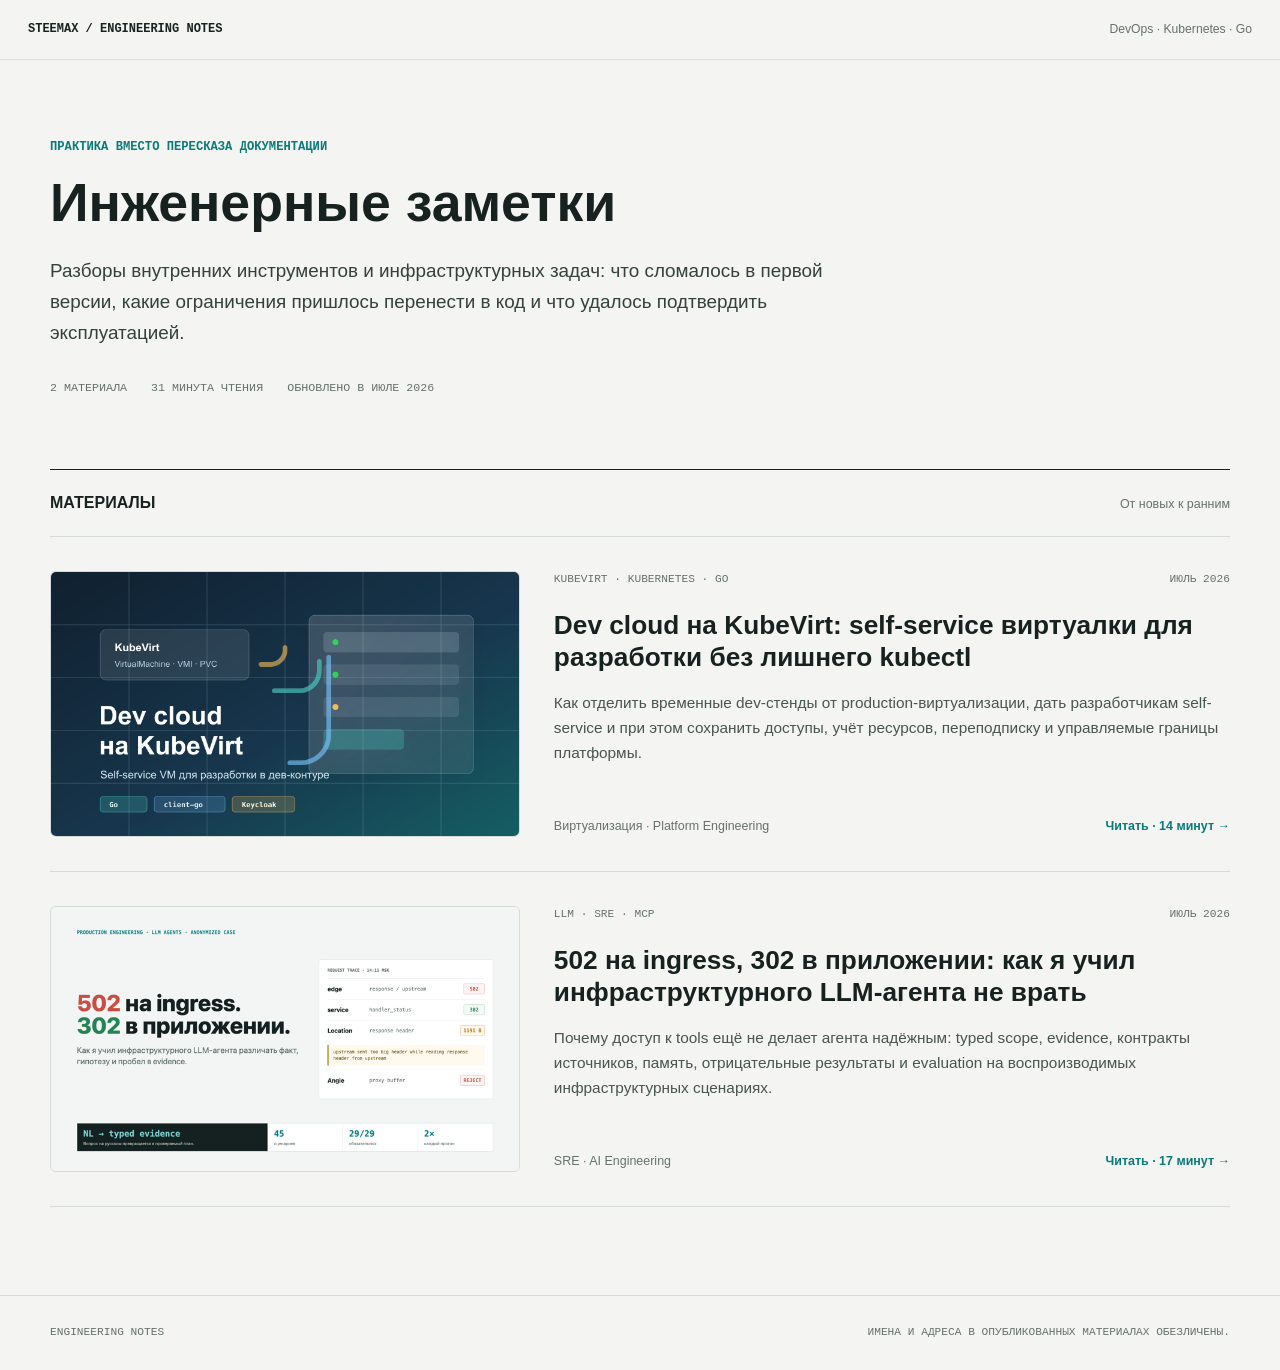
==== commit 5ef4ec2e: "add kubevirt" ====
--- a/docs/index.html
+++ b/docs/index.html
@@ -3,438 +3,87 @@
 <head>
   <meta charset="utf-8">
   <meta name="viewport" content="width=device-width, initial-scale=1">
-  <title>502 на ingress, 302 в приложении: как я учил инфраструктурного LLM-агента не врать</title>
-  <meta name="description" content="Практический разбор production read-only LLM-агента для инфраструктурной диагностики: typed context, MCP-контракты, evidence и real-model evaluation.">
+  <title>Engineering Notes — инфраструктура, Kubernetes и внутренние инструменты</title>
+  <meta name="description" content="Практические инженерные разборы: инфраструктурный LLM-агент, внутренний dev cloud на KubeVirt и опыт эксплуатации платформенных инструментов.">
   <meta name="robots" content="index,follow">
-  <meta name="theme-color" content="#11231f">
-  <meta property="og:type" content="article">
+  <meta name="theme-color" content="#f4f5f2">
+  <meta property="og:type" content="website">
   <meta property="og:locale" content="ru_RU">
-  <meta property="og:title" content="502 на ingress, 302 в приложении: как я учил инфраструктурного LLM-агента не врать">
-  <meta property="og:description" content="Практический разбор production read-only LLM-агента для инфраструктурной диагностики: typed context, MCP-контракты, evidence и real-model evaluation.">
-  <meta property="og:image" content="assets/article-cover-habr.png">
+  <meta property="og:title" content="Engineering Notes">
+  <meta property="og:description" content="Практические разборы инфраструктуры, Kubernetes и внутренних инженерных инструментов.">
+  <meta property="og:image" content="https://steemax.github.io/pages/articles/kubevirt-dev-cloud/assets/article-cover-habr.png">
   <meta name="twitter:card" content="summary_large_image">
-  <link rel="icon" href="data:image/svg+xml,<svg xmlns=%22http://www.w3.org/2000/svg%22 viewBox=%220 0 64 64%22><rect width=%2264%22 height=%2264%22 rx=%228%22 fill=%22%2311231f%22/><text x=%2232%22 y=%2242%22 text-anchor=%22middle%22 font-family=%22monospace%22 font-size=%2230%22 fill=%22%23f4f8f6%22>502</text></svg>">
+  <link rel="canonical" href="https://steemax.github.io/pages/">
+  <link rel="icon" href="data:image/svg+xml,<svg xmlns=%22http://www.w3.org/2000/svg%22 viewBox=%220 0 64 64%22><rect width=%2264%22 height=%2264%22 rx=%228%22 fill=%22%23172220%22/><text x=%2232%22 y=%2241%22 text-anchor=%22middle%22 font-family=%22monospace%22 font-size=%2222%22 fill=%22%23f4f5f2%22>EN</text></svg>">
   <link rel="stylesheet" href="styles.css">
-  <script type="application/ld+json">
-    {
-  "@context": "https://schema.org",
-  "@type": "TechArticle",
-  "headline": "502 на ingress, 302 в приложении: как я учил инфраструктурного LLM-агента не врать",
-  "description": "Практический разбор production read-only LLM-агента для инфраструктурной диагностики: typed context, MCP-контракты, evidence и real-model evaluation.",
-  "inLanguage": "ru-RU",
-  "image": "assets/article-cover-habr.png",
-  "keywords": [
-    "LLM agents",
-    "SRE",
-    "DevOps",
-    "MCP",
-    "Kubernetes",
-    "evaluation"
-  ]
-}
-  </script>
 </head>
 <body>
-  <div class="reading-progress" aria-hidden="true"><span></span></div>
   <header class="site-header">
-    <a class="site-mark" href="#top" aria-label="В начало статьи">LLM × INFRA</a>
-    <div class="site-meta">
-      <span>Практический разбор</span>
-      <span>17 минут</span>
-    </div>
+    <a class="site-brand" href="./" aria-label="На главную">STEEMAX / ENGINEERING NOTES</a>
+    <span class="site-scope">DevOps · Kubernetes · Go</span>
   </header>
 
-  <main id="top">
-    <section class="hero" aria-labelledby="article-title">
-      <h1 id="article-title" class="sr-only">502 на ingress, 302 в приложении: как я учил инфраструктурного LLM-агента не врать</h1>
-      <img src="assets/article-cover-habr.png" alt="502 на ingress, 302 в приложении: как я учил инфраструктурного LLM-агента не врать" width="780" height="440">
-      <div class="hero-caption">
-        <span>Go · MCP · Kubernetes · LLM evaluation</span>
-        <span>3 982 слов</span>
+  <main>
+    <section class="intro" aria-labelledby="page-title">
+      <p class="eyebrow">Практика вместо пересказа документации</p>
+      <h1 id="page-title">Инженерные заметки</h1>
+      <p class="lead">Разборы внутренних инструментов и инфраструктурных задач: что сломалось в первой версии, какие ограничения пришлось перенести в код и что удалось подтвердить эксплуатацией.</p>
+      <div class="collection-meta" aria-label="О коллекции">
+        <span>2 материала</span>
+        <span>31 минута чтения</span>
+        <span>Обновлено в июле 2026</span>
       </div>
     </section>
 
-    <details class="mobile-toc">
-      <summary>Оглавление</summary>
-      <nav aria-label="Оглавление статьи"><ul class="toc-list"><li><a href="#korotko" data-section="korotko">Коротко</a></li><li><a href="#zachem-voobsche-natural-language-v-infrastrukture" data-section="zachem-voobsche-natural-language-v-infrastrukture">Зачем вообще natural language в инфраструктуре</a></li><li><a href="#pervaya-versiya-tools-est-otveta-vse-ravno-net" data-section="pervaya-versiya-tools-est-otveta-vse-ravno-net">Первая версия: tools есть, ответа всё равно нет</a></li><li><a href="#arhitektura-llm-vnutri-sistemy-a-ne-vokrug-nee" data-section="arhitektura-llm-vnutri-sistemy-a-ne-vokrug-nee">Архитектура: LLM внутри системы, а не вокруг неё</a></li><li><a href="#kontrakt-instrumenta-vazhnee-ego-opisaniya" data-section="kontrakt-instrumenta-vazhnee-ego-opisaniya">Контракт инструмента важнее его описания</a></li><li><a href="#planirovat-nuzhno-voprosy-a-ne-nazvaniya-tools" data-section="planirovat-nuzhno-voprosy-a-ne-nazvaniya-tools">Планировать нужно вопросы, а не названия tools</a></li><li><a href="#kak-ne-pokazat-modeli-ves-katalog-srazu" data-section="kak-ne-pokazat-modeli-ves-katalog-srazu">Как не показать модели весь каталог сразу</a></li><li><a href="#bolshie-rezultaty-ne-dolzhny-zhit-v-prompt" data-section="bolshie-rezultaty-ne-dolzhny-zhit-v-prompt">Большие результаты не должны жить в prompt</a></li><li><a href="#razbor-togo-samogo-502" data-section="razbor-togo-samogo-502">Разбор того самого 502</a><ul class="toc-sublist"><li><a href="#1-simptom" data-section="1-simptom">1. Симптом</a></li><li><a href="#2-tochnyy-error-log-a-ne-obschiy-obzor-5xx" data-section="2-tochnyy-error-log-a-ne-obschiy-obzor-5xx">2. Точный error log, а не общий обзор 5xx</a></li><li><a href="#3-chto-imenno-okazalos-bolshim" data-section="3-chto-imenno-okazalos-bolshim">3. Что именно оказалось большим</a></li><li><a href="#4-pochemu-pervyy-otvet-byl-opasen" data-section="4-pochemu-pervyy-otvet-byl-opasen">4. Почему первый ответ был опасен</a></li></ul></li><li><a href="#tot-zhe-502-drugaya-prichina" data-section="tot-zhe-502-drugaya-prichina">Тот же 502, другая причина</a></li><li><a href="#vtoroy-korotkiy-keys-kto-imenno-deploil" data-section="vtoroy-korotkiy-keys-kto-imenno-deploil">Второй короткий кейс: кто именно деплоил</a></li><li><a href="#pamyat-tri-mehanizma-vmesto-odnogo" data-section="pamyat-tri-mehanizma-vmesto-odnogo">Память: три механизма вместо одного</a><ul class="toc-sublist"><li><a href="#kontekst-treda" data-section="kontekst-treda">Контекст треда</a></li><li><a href="#korotkaya-rabochaya-pamyat" data-section="korotkaya-rabochaya-pamyat">Короткая рабочая память</a></li><li><a href="#podtverzhdennoe-operational-knowledge" data-section="podtverzhdennoe-operational-knowledge">Подтверждённое operational knowledge</a></li></ul></li><li><a href="#komanda-dobavlyaet-skills-bez-reliza-yadra" data-section="komanda-dobavlyaet-skills-bez-reliza-yadra">Команда добавляет skills без релиза ядра</a></li><li><a href="#pochemu-ya-ne-dobavil-langchain-i-vector-db" data-section="pochemu-ya-ne-dobavil-langchain-i-vector-db">Почему я не добавил LangChain и vector DB</a></li><li><a href="#evaluation-vmesto-vrode-stalo-luchshe" data-section="evaluation-vmesto-vrode-stalo-luchshe">Evaluation вместо «вроде стало лучше»</a></li><li><a href="#kak-zdes-vyglyadel-vaybkoding" data-section="kak-zdes-vyglyadel-vaybkoding">Как здесь выглядел вайбкодинг</a></li><li><a href="#read-only-tozhe-trebuet-modeli-ugroz" data-section="read-only-tozhe-trebuet-modeli-ugroz">Read-only тоже требует модели угроз</a><ul class="toc-sublist"><li><a href="#prompt-injection" data-section="prompt-injection">Prompt injection</a></li><li><a href="#access-policy" data-section="access-policy">Access policy</a></li><li><a href="#ssrf-i-network-checker" data-section="ssrf-i-network-checker">SSRF и network checker</a></li><li><a href="#redaction" data-section="redaction">Redaction</a></li><li><a href="#degradaciya" data-section="degradaciya">Деградация</a></li></ul></li><li><a href="#chto-v-itoge-poluchilos-a-chto-esche-net" data-section="chto-v-itoge-poluchilos-a-chto-esche-net">Что в итоге получилось, а что ещё нет</a></li><li><a href="#chto-mozhno-povtorit-bez-kopirovaniya-vsey-sistemy" data-section="chto-mozhno-povtorit-bez-kopirovaniya-vsey-sistemy">Что можно повторить без копирования всей системы</a></li><li><a href="#vyvody-kotorye-ya-zabral-iz-etoy-raboty" data-section="vyvody-kotorye-ya-zabral-iz-etoy-raboty">Выводы, которые я забрал из этой работы</a></li><li><a href="#materialy" data-section="materialy">Материалы</a></li></ul></nav>
-    </details>
+    <section class="articles" aria-labelledby="articles-title">
+      <div class="section-heading">
+        <h2 id="articles-title">Материалы</h2>
+        <p>От новых к ранним</p>
+      </div>
 
-    <div class="article-layout">
-      <aside class="desktop-toc">
-        <nav aria-label="Оглавление статьи">
-          <p class="toc-title">Оглавление</p>
-          <ul class="toc-list"><li><a href="#korotko" data-section="korotko">Коротко</a></li><li><a href="#zachem-voobsche-natural-language-v-infrastrukture" data-section="zachem-voobsche-natural-language-v-infrastrukture">Зачем вообще natural language в инфраструктуре</a></li><li><a href="#pervaya-versiya-tools-est-otveta-vse-ravno-net" data-section="pervaya-versiya-tools-est-otveta-vse-ravno-net">Первая версия: tools есть, ответа всё равно нет</a></li><li><a href="#arhitektura-llm-vnutri-sistemy-a-ne-vokrug-nee" data-section="arhitektura-llm-vnutri-sistemy-a-ne-vokrug-nee">Архитектура: LLM внутри системы, а не вокруг неё</a></li><li><a href="#kontrakt-instrumenta-vazhnee-ego-opisaniya" data-section="kontrakt-instrumenta-vazhnee-ego-opisaniya">Контракт инструмента важнее его описания</a></li><li><a href="#planirovat-nuzhno-voprosy-a-ne-nazvaniya-tools" data-section="planirovat-nuzhno-voprosy-a-ne-nazvaniya-tools">Планировать нужно вопросы, а не названия tools</a></li><li><a href="#kak-ne-pokazat-modeli-ves-katalog-srazu" data-section="kak-ne-pokazat-modeli-ves-katalog-srazu">Как не показать модели весь каталог сразу</a></li><li><a href="#bolshie-rezultaty-ne-dolzhny-zhit-v-prompt" data-section="bolshie-rezultaty-ne-dolzhny-zhit-v-prompt">Большие результаты не должны жить в prompt</a></li><li><a href="#razbor-togo-samogo-502" data-section="razbor-togo-samogo-502">Разбор того самого 502</a><ul class="toc-sublist"><li><a href="#1-simptom" data-section="1-simptom">1. Симптом</a></li><li><a href="#2-tochnyy-error-log-a-ne-obschiy-obzor-5xx" data-section="2-tochnyy-error-log-a-ne-obschiy-obzor-5xx">2. Точный error log, а не общий обзор 5xx</a></li><li><a href="#3-chto-imenno-okazalos-bolshim" data-section="3-chto-imenno-okazalos-bolshim">3. Что именно оказалось большим</a></li><li><a href="#4-pochemu-pervyy-otvet-byl-opasen" data-section="4-pochemu-pervyy-otvet-byl-opasen">4. Почему первый ответ был опасен</a></li></ul></li><li><a href="#tot-zhe-502-drugaya-prichina" data-section="tot-zhe-502-drugaya-prichina">Тот же 502, другая причина</a></li><li><a href="#vtoroy-korotkiy-keys-kto-imenno-deploil" data-section="vtoroy-korotkiy-keys-kto-imenno-deploil">Второй короткий кейс: кто именно деплоил</a></li><li><a href="#pamyat-tri-mehanizma-vmesto-odnogo" data-section="pamyat-tri-mehanizma-vmesto-odnogo">Память: три механизма вместо одного</a><ul class="toc-sublist"><li><a href="#kontekst-treda" data-section="kontekst-treda">Контекст треда</a></li><li><a href="#korotkaya-rabochaya-pamyat" data-section="korotkaya-rabochaya-pamyat">Короткая рабочая память</a></li><li><a href="#podtverzhdennoe-operational-knowledge" data-section="podtverzhdennoe-operational-knowledge">Подтверждённое operational knowledge</a></li></ul></li><li><a href="#komanda-dobavlyaet-skills-bez-reliza-yadra" data-section="komanda-dobavlyaet-skills-bez-reliza-yadra">Команда добавляет skills без релиза ядра</a></li><li><a href="#pochemu-ya-ne-dobavil-langchain-i-vector-db" data-section="pochemu-ya-ne-dobavil-langchain-i-vector-db">Почему я не добавил LangChain и vector DB</a></li><li><a href="#evaluation-vmesto-vrode-stalo-luchshe" data-section="evaluation-vmesto-vrode-stalo-luchshe">Evaluation вместо «вроде стало лучше»</a></li><li><a href="#kak-zdes-vyglyadel-vaybkoding" data-section="kak-zdes-vyglyadel-vaybkoding">Как здесь выглядел вайбкодинг</a></li><li><a href="#read-only-tozhe-trebuet-modeli-ugroz" data-section="read-only-tozhe-trebuet-modeli-ugroz">Read-only тоже требует модели угроз</a><ul class="toc-sublist"><li><a href="#prompt-injection" data-section="prompt-injection">Prompt injection</a></li><li><a href="#access-policy" data-section="access-policy">Access policy</a></li><li><a href="#ssrf-i-network-checker" data-section="ssrf-i-network-checker">SSRF и network checker</a></li><li><a href="#redaction" data-section="redaction">Redaction</a></li><li><a href="#degradaciya" data-section="degradaciya">Деградация</a></li></ul></li><li><a href="#chto-v-itoge-poluchilos-a-chto-esche-net" data-section="chto-v-itoge-poluchilos-a-chto-esche-net">Что в итоге получилось, а что ещё нет</a></li><li><a href="#chto-mozhno-povtorit-bez-kopirovaniya-vsey-sistemy" data-section="chto-mozhno-povtorit-bez-kopirovaniya-vsey-sistemy">Что можно повторить без копирования всей системы</a></li><li><a href="#vyvody-kotorye-ya-zabral-iz-etoy-raboty" data-section="vyvody-kotorye-ya-zabral-iz-etoy-raboty">Выводы, которые я забрал из этой работы</a></li><li><a href="#materialy" data-section="materialy">Материалы</a></li></ul>
-        </nav>
-      </aside>
+      <div class="article-list">
+        <a class="article-row" href="articles/kubevirt-dev-cloud/">
+          <figure class="article-cover">
+            <img src="articles/kubevirt-dev-cloud/assets/article-cover-habr.png" alt="Обложка статьи про dev cloud на KubeVirt" width="780" height="440">
+          </figure>
+          <div class="article-content">
+            <div class="article-meta">
+              <span>KubeVirt · Kubernetes · Go</span>
+              <time datetime="2026-07">Июль 2026</time>
+            </div>
+            <h3>Dev cloud на KubeVirt: self-service виртуалки для разработки без лишнего kubectl</h3>
+            <p>Как отделить временные dev-стенды от production-виртуализации, дать разработчикам self-service и при этом сохранить доступы, учёт ресурсов, переподписку и управляемые границы платформы.</p>
+            <div class="article-footer">
+              <span class="article-kind">Виртуализация · Platform Engineering</span>
+              <span class="read-link">Читать · 14 минут <span aria-hidden="true">→</span></span>
+            </div>
+          </div>
+        </a>
 
-      <article class="article-body">
-        <p>Сначала контекст. Я делаю внутреннего read-only агента для инфраструктурных расследований: он может читать данные, но не изменять production. Инженер пишет ему в Mattermost или резервном web-чате обычный вопрос: «почему сервис отдаёт 502?», «кто выкатил эту версию?» или «что изменилось перед инцидентом?». Агент сам собирает данные из Kubernetes, VictoriaMetrics, Elasticsearch, GitLab, Grafana, GSLB и других эксплуатационных источников, а затем возвращает ответ с доказательствами и явно перечисленными пробелами.</p>
-<p>Сам агент написан на Go, без LangChain и другого agent framework. Go-код хранит состояние диалога, проверяет права и аргументы tools, исполняет план и собирает evidence — подтверждения из конкретных источников. В качестве LLM используются модели с открытыми весами за OpenAI-compatible API: <code>DeepSeek-V4-Flash</code> решает, что проверить следующим, а <code>Qwen3.6-27B-FP8</code> объясняет собранные результаты и подхватывает planning при сбое первой модели. Ни одна модель не ходит в production напрямую.</p>
-<div class="code-block"><div class="code-label">text</div><pre><code class="language-text">вопрос инженера
-      ↓
-Go runtime: scope · policy · memory
-      ↓
-DeepSeek planner → Go executor → local/MCP tools
-      ↓
-Qwen finalizer
-      ↓
-факты · гипотезы · непроверенные источники</code></pre></div>
-<p>Один из диалогов начался с противоречия.</p>
-<p>Внешний Angie записал <code>502</code>. В логах приложения тот же <code>request_id</code> завершился редиректом <code>302</code>. Первый ответ бота выглядел разумно:</p>
-<blockquote><p>На уровне приложения ошибки нет. Запрос успешно обработан, причина, вероятно, находится на внешнем прокси.</p></blockquote>
-<p>Формально всё верно. Практически такой ответ почти бесполезен.</p>
-<p>В коррелированном error log была точная причина: <code>upstream sent too big header while reading response header from upstream</code>. Приложение действительно сформировало корректный redirect, но общий блок response headers не поместился в настроенный buffer Angie. Один только <code>Location</code> занимал 1191 байт. Proxy отбросил ответ upstream и вернул клиенту <code>502</code>.</p>
-<p>Ни endpoints, ни Kubernetes-нода в этом конкретном инциденте не были причиной. В другом реальном эпизоде синхронные <code>502</code> у двух сервисов, наоборот, удалось локализовать до общего failure domain worker-ноды. Одинаковый код ответа потребовал двух разных расследований.</p>
-<p>Проблема агента оказалась не в нехватке инструментов. Инструментов было даже слишком много. Он не умел доказательно связать access, error и application logs, различить «приложение сформировало ответ» и «прокси передал его клиенту», удержать временной scope и выбрать ветку расследования по evidence, а не по знакомому симптому.</p>
-<p>Эта статья — не очередной туториал «подключаем MCP к LLM за час». Она о том, что начинается после первого успешного tool call: о контрактах источников, отрицательных результатах, памяти, которая умеет портить ответы, и evaluation-наборе, без которого качество агента существует только в ощущениях.</p>
-<p>Все имена сервисов, площадок, нод, URL и идентификаторы ниже заменены. Архитектурные решения, классы ошибок и результаты тестов сохранены.</p>
-<h2 id="korotko">Коротко<a class="heading-anchor" href="#korotko" aria-label="Ссылка на раздел «Коротко»">#</a></h2>
-<p>В результате получился read-only агент, который:</p>
-<ul><li>принимает инженерный вопрос обычным русским языком;</li><li>превращает его в typed scope и список того, что требуется доказать;</li><li>выбирает источники по контрактам, а не только по похожести названий;</li><li>хранит большие результаты вне prompt и не теряет середину отчёта;</li><li>различает live-состояние, историческое наблюдение и память треда;</li><li>позволяет команде добавлять read-only skills через n8n и MCP без изменения ядра;</li><li>умеет принимать подтверждённые небольшие знания из треда без fine-tuning;</li><li>проверяется реальной моделью на воспроизводимых результатах production-инструментов.</li></ul>
-<p>В последнем полном прогоне прошли 44 из 45 сценариев, включая 29 из 29 обязательных. Каждый сценарий запускался дважды. Единственный непройденный был optional и касался формальной структуры отчёта по capacity, а не скрытого падения обязательного кейса.</p>
-<p>Это не автономный SRE и не система автоматического remediation. Агент читает, сопоставляет и объясняет. Решения и изменения в production остаются у человека.</p>
-<h2 id="zachem-voobsche-natural-language-v-infrastrukture">Зачем вообще natural language в инфраструктуре<a class="heading-anchor" href="#zachem-voobsche-natural-language-v-infrastrukture" aria-label="Ссылка на раздел «Зачем вообще natural language в инфраструктуре»">#</a></h2>
-<p>Инфраструктурное расследование редко начинается с правильно сформулированного PromQL или имени индекса. Обычно вопрос звучит так:</p>
-<blockquote><p>Почему сервис отдавал 502 в 14:11?</p></blockquote>
-<blockquote><p>Кто вчера выкатывал эту версию и из какой job?</p></blockquote>
-<blockquote><p>Теперь покажи то же самое для другой площадки.</p></blockquote>
-<blockquote><p>Сколько ресурсов уже распланировано по квотам, а сколько реально используется?</p></blockquote>
-<p>За каждым таким вопросом скрывается разный набор систем: Kubernetes, VictoriaMetrics, Elasticsearch, GitLab, Grafana, GSLB, конфигурация внешних прокси, инвентарь виртуализации, реестр работ и история обсуждения в чате.</p>
-<p>Natural language здесь полезен не как красивый способ вызвать один API. Он становится front-end к нескольким системам с разной семантикой. При этом свободный текст нельзя напрямую передавать planner&#39;у. Сначала из него выделяется состояние задачи:</p>
-<div class="code-block"><div class="code-label">text</div><pre><code class="language-text">environment: dc-a
-namespace: payments
-subject: request_trace
-object: service-a
-request_id: 7f9...c21
-time:
-  at: 2026-07-20 14:11 MSK
-  window: ±15m
-mode: historical</code></pre></div>
-<p>Явно заданное в текущем сообщении всегда сильнее памяти. Фраза «теперь в dc-b» должна заменить <code>environment</code>, а слово «сейчас» — удалить старый исторический <code>at</code>.</p>
-<p>Это кажется очевидным, пока бот не показывает пользователю совершенно правдоподобные метрики <code>dc-a</code> в ответе про <code>dc-b</code>.</p>
-<h2 id="pervaya-versiya-tools-est-otveta-vse-ravno-net">Первая версия: tools есть, ответа всё равно нет<a class="heading-anchor" href="#pervaya-versiya-tools-est-otveta-vse-ravno-net" aria-label="Ссылка на раздел «Первая версия: tools есть, ответа всё равно нет»">#</a></h2>
-<p>Первая архитектура была обычным ReAct-циклом:</p>
-<div class="code-block"><div class="code-label">text</div><pre><code class="language-text">user question
-    ↓
-LLM chooses a tool
-    ↓
-tool returns text
-    ↓
-LLM decides whether to call another tool
-    ↓
-final answer</code></pre></div>
-<p>На демо всё выглядело хорошо. Модель находила поды, читала логи и строила таблицы. В реальных диалогах начали повторяться пять классов ошибок.</p>
-<div class="table-wrap"><table><thead><tr><th>Ошибка</th><th>Как выглядела</th><th>Почему опасно</th></tr></thead><tbody><tr><td>Неверный scope</td><td>Второй вопрос менял ЦОД, но ответ наследовал числа первого</td><td>Ответ согласован по тексту, но относится к другому объекту</td></tr><tr><td>Неверная семантика времени</td><td>Последний успешный canary rollout превращался в «canary работает сейчас»</td><td>Объект после rollout уже мог быть удалён</td></tr><tr><td>Неверный отрицательный вывод</td><td>Источник вернул пусто, бот написал «проблем нет»</td><td>Пусто могло означать неподдерживаемый env или ошибку запроса</td></tr><tr><td>Потеря evidence</td><td>Большой пакет обрезался через head/tail</td><td>Из середины исчезал целый ЦОД или результат одного инструмента</td></tr><tr><td>Свободное перепланирование</td><td>На каждом шаге LLM заново решала, что проверять</td><td>Одинаковые вопросы шли по разным цепочкам и давали разные ответы</td></tr></tbody></table></div>
-<p>Была и менее заметная проблема: аргументы tool проверялись синтаксически, но не полностью по schema. Модель могла выбрать правильный инструмент, передать неподдерживаемое поле времени, получить пустой результат и продолжить рассуждать так, будто источник был прочитан.</p>
-<p>Исправлять это новыми фразами в system prompt оказалось бессмысленно. Ограничения, от которых зависит корректность, должны исполняться кодом.</p>
-<h2 id="arhitektura-llm-vnutri-sistemy-a-ne-vokrug-nee">Архитектура: LLM внутри системы, а не вокруг неё<a class="heading-anchor" href="#arhitektura-llm-vnutri-sistemy-a-ne-vokrug-nee" aria-label="Ссылка на раздел «Архитектура: LLM внутри системы, а не вокруг неё»">#</a></h2>
-<p>После нескольких итераций путь запроса стал выглядеть так:</p>
-<div class="code-block"><div class="code-label">text</div><pre><code class="language-text">Mattermost / fallback web chat
-              ↓
-      Context State V2
- env · namespace · object · time · subject
-              ↓
- Question and evidence planner
- objectives · alternatives · stop conditions
-              ↓
-   Tool router and policy gate
- schema · access · freshness · history
-              ↓
- Executor + workspace + infra graph
- parallel calls · full artifacts · relations
-              ↓
-          Finalizer
- facts · uncertainty · gaps · links</code></pre></div>
-<p>LLM по-прежнему нужна. Она хорошо разбирает неоднозначный вопрос, выбирает стратегию для неизвестного кейса и объясняет собранные факты. Но она больше не определяет:</p>
-<ul><li>какие поля разрешены у инструмента;</li><li>кому доступен tool;</li><li>что означает пустой результат;</li><li>можно ли историческим snapshot подтвердить состояние «сейчас»;</li><li>собрано ли обязательное evidence;</li><li>какой environment считается текущим;</li><li>можно ли сделать отрицательный вывод по частично прочитанному источнику.</li></ul>
-<p>Эти границы принадлежат приложению.</p>
-<figure><a href="assets/article-architecture-anon.png" target="_blank"><img src="assets/article-architecture-anon.png" alt="Обезличенная схема архитектуры агента" width="2160" height="1088" loading="lazy"></a><figcaption>Обезличенная схема архитектуры агента</figcaption></figure>
-<h2 id="kontrakt-instrumenta-vazhnee-ego-opisaniya">Контракт инструмента важнее его описания<a class="heading-anchor" href="#kontrakt-instrumenta-vazhnee-ego-opisaniya" aria-label="Ссылка на раздел «Контракт инструмента важнее его описания»">#</a></h2>
-<p>JSON Schema решает только половину задачи. Она может проверить <code>required</code>, типы, <code>enum</code>, формат времени и неизвестные поля. Но из обычной schema агент не узнает:</p>
-<ul><li>это live-источник или история;</li><li>какой timestamp считать временем наблюдения;</li><li>достаточно ли пустого результата для вывода «ничего не найдено»;</li><li>может ли инструмент подтвердить отсутствие объекта;</li><li>какие evidence-objectives он закрывает;</li><li>read-only ли он на самом деле.</li></ul>
-<p>Поэтому к MCP-tool добавился эксплуатационный контракт <code>x-agent</code>.</p>
-<div class="code-block"><div class="code-label">json</div><pre><code class="language-json">{
-  &quot;type&quot;: &quot;object&quot;,
-  &quot;required&quot;: [&quot;env&quot;, &quot;namespace&quot;, &quot;workload&quot;],
-  &quot;additionalProperties&quot;: false,
-  &quot;properties&quot;: {
-    &quot;env&quot;: {
-      &quot;type&quot;: &quot;string&quot;,
-      &quot;enum&quot;: [&quot;dc-a&quot;, &quot;dc-b&quot;, &quot;stage&quot;]
-    },
-    &quot;namespace&quot;: {&quot;type&quot;: &quot;string&quot;},
-    &quot;workload&quot;: {&quot;type&quot;: &quot;string&quot;}
-  },
-  &quot;x-agent&quot;: {
-    &quot;evidence&quot;: [&quot;k8s.pod_status&quot;],
-    &quot;sources&quot;: [&quot;kube-state-metrics&quot;],
-    &quot;output_kind&quot;: &quot;workload_status&quot;,
-    &quot;freshness&quot;: &quot;observed_at from source&quot;,
-    &quot;negative_semantics&quot;: &quot;empty means no matches only in queried scope&quot;,
-    &quot;supports_history&quot;: false,
-    &quot;current_only&quot;: true,
-    &quot;read_only&quot;: true,
-    &quot;admin_only&quot;: false
-  }
-}</code></pre></div>
-<p>Особенно важен <code>negative_semantics</code>. Положительный факт обычно прост: источник вернул pod в <code>CrashLoopBackOff</code>. С отрицательным всё сложнее. «Строк не найдено» может означать:</p>
-<ol><li>событий действительно не было в заданном окне;</li><li>неверно выбран индекс;</li><li>площадка не поддерживается;</li><li>источник вернул только первые 300 строк;</li><li>запрос упал, но workflow завернул ошибку в пустой массив.</li></ol>
-<p>Без явной семантики агент почти неизбежно начнёт путать отсутствие доказательства с доказательством отсутствия.</p>
-<p>Результат инструмента тоже нормализуется:</p>
-<div class="code-block"><div class="code-label">json</div><pre><code class="language-json">{
-  &quot;status&quot;: &quot;ok&quot;,
-  &quot;scope&quot;: {
-    &quot;env&quot;: &quot;dc-a&quot;,
-    &quot;namespace&quot;: &quot;payments&quot;,
-    &quot;object&quot;: &quot;service-a&quot;
-  },
-  &quot;observed_at&quot;: &quot;2026-07-20T14:12:03+03:00&quot;,
-  &quot;entities&quot;: [],
-  &quot;relations&quot;: [],
-  &quot;coverage&quot;: {
-    &quot;source&quot;: &quot;kube-state-metrics&quot;,
-    &quot;complete_for_negative&quot;: true
-  },
-  &quot;facts&quot;: [],
-  &quot;warnings&quot;: []
-}</code></pre></div>
-<p>Capability говорит, что tool в принципе умеет искать. Только runtime coverage говорит, что нужный источник действительно был прочитан достаточно полно.</p>
-<h2 id="planirovat-nuzhno-voprosy-a-ne-nazvaniya-tools">Планировать нужно вопросы, а не названия tools<a class="heading-anchor" href="#planirovat-nuzhno-voprosy-a-ne-nazvaniya-tools" aria-label="Ссылка на раздел «Планировать нужно вопросы, а не названия tools»">#</a></h2>
-<p>Свободный ReAct-цикл каждый раз начинал расследование заново. Forced route улучшал повторяемость, но мог заменить собой весь план. В итоге известный инструмент вызывался стабильно, а вопрос оставался закрыт лишь частично.</p>
-<p>Теперь planner сначала строит objectives:</p>
-<div class="code-block"><div class="code-label">yaml</div><pre><code class="language-yaml">question: &quot;почему сервис отдавал 502?&quot;
-
-objectives:
-  - symptom.http_502
-  - route.edge_to_ingress
-  - route.ingress_to_service
-  - k8s.ready_endpoints
-  - backend.failure_domain
-  - node.network_health
-  - changes.before_incident
-
-causality:
-  - later_event_cannot_explain_earlier_symptom
-  - weak_signal_requires_time_and_peer_correlation
-
-stop:
-  - every_required_objective_is_resolved_or_explicitly_unavailable</code></pre></div>
-<p>У objective может быть несколько допустимых источников. Статус workload можно получить специализированным Kubernetes-tool или composite workflow. Ошибки 5xx — из ingress metrics или access logs. Planner выбирает доступный источник, но не имеет права объявить весь objective закрытым только потому, что один удобный tool вернул <code>ok</code>.</p>
-<p>Evidence guard блокирует преждевременный final. При этом он не заставляет агента бесконечно повторять неработающий вызов: после подтверждённой ошибки источник помечается unavailable, а пробел попадает в ответ.</p>
-<h2 id="kak-ne-pokazat-modeli-ves-katalog-srazu">Как не показать модели весь каталог сразу<a class="heading-anchor" href="#kak-ne-pokazat-modeli-ves-katalog-srazu" aria-label="Ссылка на раздел «Как не показать модели весь каталог сразу»">#</a></h2>
-<p>Даже хороший контракт бесполезен, если в prompt одновременно загрузить десятки больших schemas. Модель начинает путать похожие инструменты, а полезный контекст вытесняется описанием API.</p>
-<p>Каталог проходит несколько ступеней:</p>
-<div class="code-block"><div class="code-label">text</div><pre><code class="language-text">all discovered tools
-        ↓ policy and contract admission
-allowed read-only tools
-        ↓ lexical prefilter
-up to 30 candidates
-        ↓ LLM rerank
-top 8 for the current question
-        ↓ objective relevance gate
-tools allowed for the unresolved objective</code></pre></div>
-<p>Для известных рискованных intents есть deterministic pre-route: точный alert URL, <code>request_id</code>, стоимость workload или live status не зависят от удачи ранкера. Для неизвестного вопроса остаётся свободный planner. Если LLM-rerank завершается timeout или невалидным JSON, используется lexical fallback.</p>
-<p>Так ранкер ускоряет первый шаг, но не подменяет question plan. Tool с высоким score всё равно не вызывается, если не закрывает ни одного текущего objective.</p>
-<p>Инфраструктурный путь при этом хранится как частичный граф, а не одна обязательная цепочка. В одном периметре вход начинается с GSLB, в другом — с внешнего прокси; между Service и workload может быть Canary, а PVE есть не у каждого кластера. <code>Observed relation</code> является фактом с source и <code>observed_at</code>, <code>inferred relation</code> — только направлением следующей проверки.</p>
-<h2 id="bolshie-rezultaty-ne-dolzhny-zhit-v-prompt">Большие результаты не должны жить в prompt<a class="heading-anchor" href="#bolshie-rezultaty-ne-dolzhny-zhit-v-prompt" aria-label="Ссылка на раздел «Большие результаты не должны жить в prompt»">#</a></h2>
-<p>Логи и инфраструктурные таблицы легко занимают десятки и сотни килобайт. Если каждый результат целиком добавлять в историю, модель начинает хуже видеть текущую задачу. Если просто обрезать общий пакет, исчезают целые наблюдения.</p>
-<p>Я разделил данные на два слоя:</p>
-<ul><li><strong>workspace</strong> хранит полный результат внутри текущего turn;</li><li><strong>evidence packet</strong> получает компактное структурированное представление каждого наблюдения.</li></ul>
-<p>Модель может адресно спросить workspace: найти строки по <code>request_id</code>, показать определённый временной кусок или извлечь конкретную таблицу. Финальный budget распределяется между источниками, поэтому десятый вызов не выталкивает пятый только из-за своего размера.</p>
-<p>Полный raw не становится долговременной памятью. После turn он больше не нужен, а чувствительные данные не должны бесконтрольно накапливаться.</p>
-<h2 id="razbor-togo-samogo-502">Разбор того самого 502<a class="heading-anchor" href="#razbor-togo-samogo-502" aria-label="Ссылка на раздел «Разбор того самого 502»">#</a></h2>
-<p>Вернёмся к исходному инциденту.</p>
-<h3 id="1-simptom">1. Симптом<a class="heading-anchor" href="#1-simptom" aria-label="Ссылка на раздел «1. Симптом»">#</a></h3>
-<p>Access log внешнего прокси показывал:</p>
-<div class="code-block"><div class="code-label">text</div><pre><code class="language-text">status=502
-upstream_status=502
-request_id=7f9...c21
-upstream=&lt;ingress-vip&gt;:443</code></pre></div>
-<p>В приложении тот же идентификатор завершался redirect&#39;ом:</p>
-<div class="code-block"><div class="code-label">text</div><pre><code class="language-text">status=302
-duration=230ms</code></pre></div>
-<p>Это не противоречие. Лог handler&#39;а доказывает, что приложение сформировало ответ. Он не доказывает, что proxy смог прочитать и передать весь ответ клиенту.</p>
-<h3 id="2-tochnyy-error-log-a-ne-obschiy-obzor-5xx">2. Точный error log, а не общий обзор 5xx<a class="heading-anchor" href="#2-tochnyy-error-log-a-ne-obschiy-obzor-5xx" aria-label="Ссылка на раздел «2. Точный error log, а не общий обзор 5xx»">#</a></h3>
-<p>Поиск только по <code>request_id</code> нашёл access-строку, но не объяснил расхождение. Error log не содержал <code>request_id</code>, поэтому записи пришлось коррелировать по:</p>
-<ul><li>идентификатору соединения Angie;</li><li>тому же host и path;</li><li>узкому временному окну около 2,5 секунды.</li></ul>
-<p>В коррелированной строке было:</p>
-<div class="code-block"><div class="code-label">text</div><pre><code class="language-text">upstream sent too big header while reading response header from upstream</code></pre></div>
-<p>После этого <code>502</code> перестал быть общей «проблемой между proxy и backend». Angie установил соединение и начал читать ответ, но не смог разместить response headers в настроенном буфере.</p>
-<h3 id="3-chto-imenno-okazalos-bolshim">3. Что именно оказалось большим<a class="heading-anchor" href="#3-chto-imenno-okazalos-bolshim" aria-label="Ссылка на раздел «3. Что именно оказалось большим»">#</a></h3>
-<p>Access log сохранял <code>upstream_redirect_location</code>. После удаления query-параметров из отчёта агент показал безопасную часть URL и размер полного значения: 1191 байт. В отдельном воспроизведении ответ также содержал длинный <code>Content-Security-Policy</code> и много повторяющихся <code>X-Frame-Options</code>.</p>
-<div class="code-block"><div class="code-label">text</div><pre><code class="language-text">Content-Security-Policy: frame-ancestors &lt;длинный список доменов&gt;
-Location: https://example/.../&lt;signed-path&gt;?&lt;long-query&gt;
-X-Frame-Options: ALLOW-FROM &lt;domain-a&gt;
-X-Frame-Options: ALLOW-FROM &lt;domain-b&gt;
-...</code></pre></div>
-<p>Один длинный <code>Location</code> ещё не доказывает, что лимит превысил именно он: в общий блок входят status line, <code>Location</code>, <code>Set-Cookie</code> и остальные response headers. Но вместе с точным сообщением Angie этого достаточно для диагноза класса <code>response_headers_too_large</code>.</p>
-<p>Правильный вывод получился таким:</p>
-<blockquote><p>Приложение завершило запрос с HTTP 302, но Angie вернул клиенту 502. В error log для того же соединения подтверждено <code>upstream sent too big header</code>. Причина находится в размере response headers, а не в отсутствии endpoints.</p></blockquote>
-<p>И действие тоже должно быть ограниченным: сначала посмотреть полный набор заголовков и убрать избыточный <code>Location</code> или <code>Set-Cookie</code>; <code>proxy_buffer_size</code> увеличивать только после оценки реального размера ответов и цены изменения для всего потока.</p>
-<h3 id="4-pochemu-pervyy-otvet-byl-opasen">4. Почему первый ответ был опасен<a class="heading-anchor" href="#4-pochemu-pervyy-otvet-byl-opasen" aria-label="Ссылка на раздел «4. Почему первый ответ был опасен»">#</a></h3>
-<p>Фраза «приложение ответило успешно» легко превращается в ложный вывод «приложение ни при чём». Но приложение контролирует и код, и заголовки ответа. На границе proxy корректный для handler&#39;а результат может стать ошибкой протокольной доставки.</p>
-<p>Ещё хуже было бы автоматически запустить общий flow по endpoints, pod health и node metrics. Он собрал бы много правдивых данных, но не приблизил бы расследование к причине.</p>
-<p>Для точного <code>request_id</code> появился отдельный вход:</p>
-<div class="code-block"><div class="code-label">text</div><pre><code class="language-text">access log внешнего прокси по request_id
-        ↓
-same connection + host + path + narrow time
-        ↓
-error log внешнего прокси
-        ↓
-application completion log
-        ↓
-classified mismatch and bounded recommendation</code></pre></div>
-<p>Workflow классифицирует не только <code>too big header</code>, но и timeout, reset, connection refused, premature close, invalid header и upstream TLS. Если error log не найден, он не выдаёт предполагаемую причину за установленную.</p>
-<figure><a href="assets/eval-request-header-anon.png" target="_blank"><img src="assets/eval-request-header-anon.png" alt="Evaluation-сценарий расхождения редиректа приложения и 502 на внешнем прокси" width="1600" height="1000" loading="lazy"></a><figcaption>Evaluation-сценарий расхождения редиректа приложения и 502 на внешнем прокси</figcaption></figure>
-<h2 id="tot-zhe-502-drugaya-prichina">Тот же 502, другая причина<a class="heading-anchor" href="#tot-zhe-502-drugaya-prichina" aria-label="Ссылка на раздел «Тот же 502, другая причина»">#</a></h2>
-<p>Отдельный инцидент начался без точного <code>request_id</code>: одновременно выросли <code>502</code> у двух независимых workload. У них не было общей бизнес-логики, зато pods жили на одном node pool.</p>
-<p>На одной worker-ноде в проблемных окнах повторялись softnet squeezes и TCP retransmits, а peer-ноды были чистыми. Инвентарь связал Kubernetes node с VM и физическим hypervisor.</p>
-<div class="code-block"><div class="code-label">text</div><pre><code class="language-text">service-a ─┐
-           ├─→ worker-04 → VM-481 → hypervisor-04
-service-b ─┘</code></pre></div>
-<p>Здесь сильным evidence стала не отдельная метрика, а сочетание временной корреляции, peer comparison и второго независимого сервиса. Даже после этого агент не называл конкретную настройку <code>virtio</code>, IRQ/RPS или <code>sysctl</code>: для неё не было отдельного доказательства.</p>
-<p>Два кейса важны вместе. <code>502</code> — это симптом, а не готовый план. Точный <code>request_id</code> ведёт сначала в коррелированные access/error logs; массовый синхронный всплеск требует сравнения сервисов, endpoints и failure domains.</p>
-<figure><a href="assets/eval-502-anon.png" target="_blank"><img src="assets/eval-502-anon.png" alt="Evaluation-сценарий локализации 502 до worker-ноды и VM" width="1600" height="1600" loading="lazy"></a><figcaption>Evaluation-сценарий локализации 502 до worker-ноды и VM</figcaption></figure>
-<h2 id="vtoroy-korotkiy-keys-kto-imenno-deploil">Второй короткий кейс: кто именно деплоил<a class="heading-anchor" href="#vtoroy-korotkiy-keys-kto-imenno-deploil" aria-label="Ссылка на раздел «Второй короткий кейс: кто именно деплоил»">#</a></h2>
-<p>Другой показательный вопрос звучал проще:</p>
-<blockquote><p>Кто вчера выкатывал service-c в dc-b?</p></blockquote>
-<p>В первой версии агент нашёл GitLab job, Kubernetes audit и commit, после чего объединил всё в одну фразу: «сервис деплоил пользователь X». В ответ попало даже восстановленное по username имя, которого ни один источник не возвращал.</p>
-<p>На самом деле это разные роли:</p>
-<ul><li><code>job.user</code> — кто запустил pipeline или job;</li><li>commit author — кто создал изменение;</li><li>Kubernetes audit actor — какой пользователь или ServiceAccount изменил объект;</li><li>отдельная ручная операция — например, удаление Deployment между двумя CI-релизами.</li></ul>
-<p>Они могут совпасть, но это нужно доказать, а не предположить.</p>
-<p>После исправления release timeline строится из отдельных событий. Для каждой job сохраняются status, ref, image tag, commit, pipeline и кликабельная ссылка. Ручное audit-действие показывается отдельной строкой и не исчезает из-за того, что рядом есть более красивая история CI/CD.</p>
-<figure><a href="assets/eval-release-anon.png" target="_blank"><img src="assets/eval-release-anon.png" alt="Evaluation связывания GitLab job, Kubernetes audit и ручного действия" width="1600" height="1600" loading="lazy"></a><figcaption>Evaluation связывания GitLab job, Kubernetes audit и ручного действия</figcaption></figure>
-<h2 id="pamyat-tri-mehanizma-vmesto-odnogo">Память: три механизма вместо одного<a class="heading-anchor" href="#pamyat-tri-mehanizma-vmesto-odnogo" aria-label="Ссылка на раздел «Память: три механизма вместо одного»">#</a></h2>
-<p>Слово «память» оказалось слишком общим. В системе есть три разных слоя.</p>
-<h3 id="kontekst-treda">Контекст треда<a class="heading-anchor" href="#kontekst-treda" aria-label="Ссылка на раздел «Контекст треда»">#</a></h3>
-<p>Mattermost остаётся source of truth для самой переписки. При mention в существующем обсуждении бот заново читает сообщения этого треда. Предыдущий ответ ассистента помечается как context, но не как live evidence.</p>
-<h3 id="korotkaya-rabochaya-pamyat">Короткая рабочая память<a class="heading-anchor" href="#korotkaya-rabochaya-pamyat" aria-label="Ссылка на раздел «Короткая рабочая память»">#</a></h3>
-<p>Она process-local, живёт 90 минут, хранит не более 20 записей и ограничена 12 КБ в prompt. Ключ — <code>channel/root</code>, поэтому разные треды внутри личного канала не смешиваются.</p>
-<p>У наблюдения есть:</p>
-<ul><li><code>observed_at</code>;</li><li>freshness;</li><li>признак historical;</li><li>scope;</li><li>subject.</li></ul>
-<p>Память добавляется только для релевантного follow-up. Новый явно заданный scope её переопределяет.</p>
-<p>После рестарта pod этот слой исчезает. Это допустимо: скрытые результаты tools не должны превращаться в вечную истину.</p>
-<h3 id="podtverzhdennoe-operational-knowledge">Подтверждённое operational knowledge<a class="heading-anchor" href="#podtverzhdennoe-operational-knowledge" aria-label="Ссылка на раздел «Подтверждённое operational knowledge»">#</a></h3>
-<p>Иногда в треде появляется небольшое, но важное знание: тариф, особенность архитектуры, ссылка на runbook, исключение для конкретного периметра.</p>
-<p>Администратор может написать в существующем треде «запомни это». Точное совпадение фразы не требуется. Бот:</p>
-<ol><li>читает человеческие сообщения треда;</li><li>берёт только ссылки на разрешённые внутренние Wiki, GitLab и tracker;</li><li>готовит короткий draft;</li><li>удаляет секретоподобные данные;</li><li>отделяет исправление человека от старого ответа бота;</li><li>сохраняет запись только после подтверждения.</li></ol>
-<p>Запись содержит автора, источник, время, scope и hash содержимого. Это не fine-tuning и не незаметное переписывание system prompt. Это контролируемое runtime-знание с происхождением.</p>
-<h2 id="komanda-dobavlyaet-skills-bez-reliza-yadra">Команда добавляет skills без релиза ядра<a class="heading-anchor" href="#komanda-dobavlyaet-skills-bez-reliza-yadra" aria-label="Ссылка на раздел «Команда добавляет skills без релиза ядра»">#</a></h2>
-<p>Второй контур развития агента — новые возможности.</p>
-<p>Команда уже использовала n8n для инфраструктурных workflow. Вместо того чтобы заставлять каждого автора править код бота, n8n стал одним из MCP-серверов:</p>
-<div class="code-block"><div class="code-label">text</div><pre><code class="language-text">n8n workflow
-    ↓
-input schema + x-agent
-    ↓
-MCP tools/list
-    ↓
-trusted-source and policy checks
-    ↓
-agent catalog</code></pre></div>
-<p>Workflow с нужными тегами публикуется как MCP-tool. Входы Execute Workflow Trigger превращаются в JSON Schema, а <code>x-agent</code> переносит эксплуатационную семантику.</p>
-<p>Для нового командного read-only skill не нужен очередной <code>if toolName == ...</code>:</p>
-<ul><li><code>read_only=true, admin_only=false</code> — доступ всем пользователям;</li><li><code>admin_only=true</code> — только администраторам;</li><li>нет явного <code>read_only=true</code> — fail closed;</li><li>mutating tool не появляется в read-only режиме.</li></ul>
-<p>Каталог обновляется динамически. Если MCP временно недоступен, агент видит health конкретного источника и может использовать последний безопасно загруженный catalog, не смешивая его с runtime evidence.</p>
-<p>MCP здесь решает задачу интеграции и командного ownership. Он не решает planning, безопасность и качество автоматически. Исследование <a href="https://arxiv.org/abs/2510.19286" target="_blank" rel="noreferrer noopener">TheMCPCompany</a> на более чем 18 тысячах tools показывает похожую границу: доступ к task-specific tools полезен, но сложная навигация по enterprise-каталогу остаётся трудной даже для сильных моделей.</p>
-<h2 id="pochemu-ya-ne-dobavil-langchain-i-vector-db">Почему я не добавил LangChain и vector DB<a class="heading-anchor" href="#pochemu-ya-ne-dobavil-langchain-i-vector-db" aria-label="Ссылка на раздел «Почему я не добавил LangChain и vector DB»">#</a></h2>
-<p>Не потому, что они плохие. В текущей задаче не появилось измеримого преимущества, которое окупило бы ещё один stateful слой.</p>
-<p>Основные запросы агента относятся к live-данным:</p>
-<div class="table-wrap"><table><thead><tr><th>Тип вопроса</th><th>Лучший текущий путь</th></tr></thead><tbody><tr><td>Метрики, логи, audit, status</td><td>Прямой tool к источнику с временным scope</td></tr><tr><td><code>request_id</code>, hostname, job ID, commit SHA</td><td>Точный structured/lexical search</td></tr><tr><td>Небольшие operator rules</td><td>Версионируемый ConfigMap</td></tr><tr><td>Подтверждённые знания тредов</td><td>Mattermost source of truth + JSONL cache + in-memory index</td></tr><tr><td>Перефразированный knowledge-вопрос</td><td>LLM query expansion, optional rerank</td></tr></tbody></table></div>
-<p>Vector search не сделает метрику свежее и не исправит неверный временной диапазон. Для точного идентификатора семантическая близость может быть даже вредна.</p>
-<p>Отдельной прикладной БД у агента тоже нет:</p>
-<ul><li>состояние алертов восстанавливается из Grafana и Mattermost;</li><li>ops-kb хранится в ConfigMap;</li><li>одобренная база знаний восстанавливается из канала и локального JSONL cache;</li><li>turn workspace и короткая память живут в процессе.</li></ul>
-<p>Это осознанный компромисс, а не универсальная рекомендация.</p>
-<p>Есть важная оговорка: текущий evaluation намеренно отключает KB retrieval, чтобы не обращаться к живым Mattermost/KB-источникам. Поэтому результат 44/45 доказывает работу planner, contracts, context и tool orchestration, но <strong>не доказывает</strong>, что lexical retrieval равен или лучше embeddings.</p>
-<p>Правильный следующий эксперимент:</p>
-<ol><li>собрать 80–150 реальных вопросов к знаниям;</li><li>назначить gold entries;</li><li>сравнить lexical, lexical + query expansion, vector и hybrid;</li><li>измерить <code>recall@3</code>, <code>precision@3</code>, false-context injection и latency;</li><li>добавить vector layer только при подтверждённом выигрыше.</li></ol>
-<p>В документации <a href="https://docs.langchain.com/oss/python/langchain/retrieval" target="_blank" rel="noreferrer noopener">LangChain по retrieval</a> существующую базу знаний тоже можно подключать напрямую как tool. Необязательно сначала переносить всё в новый vector store.</p>
-<h2 id="evaluation-vmesto-vrode-stalo-luchshe">Evaluation вместо «вроде стало лучше»<a class="heading-anchor" href="#evaluation-vmesto-vrode-stalo-luchshe" aria-label="Ссылка на раздел «Evaluation вместо «вроде стало лучше»»">#</a></h2>
-<p>Unit-тесты проверяют функции. Они не отвечают на вопросы:</p>
-<ul><li>выберет ли модель нужный tool;</li><li>сохранит ли environment из follow-up;</li><li>не объявит ли источник чистым после timeout;</li><li>не потеряет ли ручное audit-действие в красивой таблице релизов;</li><li>повторит ли результат второй запуск.</li></ul>
-<p>Каждый неприятный production-диалог превращается в scenario fixture:</p>
-<div class="code-block"><div class="code-label">yaml</div><pre><code class="language-yaml">id: context-env-switch-host-metrics
-required: true
-runs: 2
-
-thread:
-  - user: &quot;покажи средний трафик в dc-a&quot;
-  - assistant: &quot;...&quot;
-  - user: &quot;проверь то же самое в dc-b&quot;
-
-expect:
-  tools:
-    - node_metrics(env=dc-b)
-  answer_contains:
-    - &quot;dc-b&quot;
-  answer_not_contains:
-    - stale_value_from_dc_a</code></pre></div>
-<p>Harness использует:</p>
-<ul><li>реальную planner/finalizer-модель;</li><li>replay результатов tools;</li><li>те же production schemas и <code>x-agent</code>;</li><li>обязательные и optional scenarios;</li><li>positive и negative assertions;</li><li>несколько запусков каждого сценария.</li></ul>
-<p>Последний полный отчёт:</p>
-<div class="table-wrap"><table><thead><tr><th>Метрика</th><th>Результат</th></tr></thead><tbody><tr><td>Сценариев</td><td>45</td></tr><tr><td>Завершено</td><td>45</td></tr><tr><td>Прошло</td><td>44</td></tr><tr><td>Обязательные</td><td>29/29</td></tr><tr><td>Запусков каждого</td><td>2</td></tr><tr><td>Режим</td><td>real-model / replay-tools</td></tr><tr><td>Источник контрактов</td><td>загруженный MCP catalog</td></tr></tbody></table></div>
-<figure><a href="assets/eval-overview-anon.png" target="_blank"><img src="assets/eval-overview-anon.png" alt="Обезличенная сводка evaluation" width="1600" height="1600" loading="lazy"></a><figcaption>Обезличенная сводка evaluation</figcaption></figure>
-<p>Единственный optional failure оставлен в отчёте. Оба запуска содержали правильные числа, но не прошли assertion структуры capacity-ответа. Скрыть его и написать 45/45 было бы проще, но тогда сам evaluation превратился бы в декорацию.</p>
-<p>Точный request trace с большим header занимал 8,49 и 8,08 секунды. Отдельный backend-node 502-кейс — 4,38 и 4,16 секунды. Для цепочки GitLab job → Kubernetes audit → FailedMount понадобилось 9,65 и 8,25 секунды. Это не означает «агент быстрее инженера в N раз»: ручной baseline на том же наборе данных не измерялся, а latency живых источников в replay отсутствует.</p>
-<p>Подтверждённый результат скромнее, но полезнее: несколько систем сведены в один natural-language запрос, а качество ответа можно сравнивать между версиями.</p>
-<h2 id="kak-zdes-vyglyadel-vaybkoding">Как здесь выглядел вайбкодинг<a class="heading-anchor" href="#kak-zdes-vyglyadel-vaybkoding" aria-label="Ссылка на раздел «Как здесь выглядел вайбкодинг»">#</a></h2>
-<p>Большая часть кода действительно создавалась в плотном диалоге с coding agent. Но рабочая единица процесса была не «промпт → готовая фича».</p>
-<p>Она выглядела так:</p>
-<div class="code-block"><div class="code-label">text</div><pre><code class="language-text">плохой production-ответ
-    ↓
-класс ошибки
-    ↓
-инвариант
-    ↓
-минимальная точка изменения
-    ↓
-patch + unit tests
-    ↓
-real-model eval
-    ↓
-повторный production-кейс</code></pre></div>
-<p>Например:</p>
-<ul><li>«бот взял числа прошлого ЦОДа» превратилось в правило <code>explicit current scope &gt; memory</code>;</li><li>«успешный rollout назван текущим статусом» — в разделение historical/current-only;</li><li>«из середины пропал один источник» — в workspace и распределённый evidence budget;</li><li>«новый n8n skill не виден» — в декларативный admission по <code>x-agent</code>, а не hardcoded whitelist;</li><li>«ответ про релиз потерял ручное удаление Deployment» — в отдельные сущности GitLab job, commit author и Kubernetes audit actor.</li></ul>
-<p>AI хорошо ускорял поиск связанного кода, генерацию fixtures, механические изменения, HTML-отчёты и локальные тесты. Модель отказов, trust boundaries, семантика источников и критерий достаточного evidence появлялись из разбора реальных ошибок.</p>
-<p>Главный эффект вайбкодинга здесь — не автономная разработка. Он сделал итерации дешевле, поэтому редкий неприятный кейс стало рационально превращать в общее правило и regression scenario, а не оставлять заметкой «поправить потом».</p>
-<h2 id="read-only-tozhe-trebuet-modeli-ugroz">Read-only тоже требует модели угроз<a class="heading-anchor" href="#read-only-tozhe-trebuet-modeli-ugroz" aria-label="Ссылка на раздел «Read-only тоже требует модели угроз»">#</a></h2>
-<p>Агент не меняет production, но это не делает его автоматически безопасным.</p>
-<h3 id="prompt-injection">Prompt injection<a class="heading-anchor" href="#prompt-injection" aria-label="Ссылка на раздел «Prompt injection»">#</a></h3>
-<p>Tool descriptions, Wiki, логи и результаты MCP считаются недоверенными данными. Фраза внутри лога не может изменить роль агента или расширить права.</p>
-<h3 id="access-policy">Access policy<a class="heading-anchor" href="#access-policy" aria-label="Ссылка на раздел «Access policy»">#</a></h3>
-<p>Авторизацию принимает код. Нельзя сделать tool публичным, просто написав в его description «безопасный». Учитываются trusted source, contract metadata, режим агента и роль пользователя.</p>
-<h3 id="ssrf-i-network-checker">SSRF и network checker<a class="heading-anchor" href="#ssrf-i-network-checker" aria-label="Ссылка на раздел «SSRF и network checker»">#</a></h3>
-<p>Одиночный public host/IP можно проверять на любом порту. CIDR и массовый перебор доступны только администраторам. После DNS resolution проверяются все IP отдельно, а не только первый удобный адрес.</p>
-<h3 id="redaction">Redaction<a class="heading-anchor" href="#redaction" aria-label="Ссылка на раздел «Redaction»">#</a></h3>
-<p>Секретоподобные строки, request body, query parameters и чувствительные фрагменты удаляются до evidence packet, отчёта и вложений.</p>
-<h3 id="degradaciya">Деградация<a class="heading-anchor" href="#degradaciya" aria-label="Ссылка на раздел «Деградация»">#</a></h3>
-<p>Если модель не успела завершить turn, отдельный synthesis budget формирует ответ из уже подтверждённых observations и перечисляет пробелы. Timeout не должен стирать собранные факты или провоцировать выдуманный «успех».</p>
-<h2 id="chto-v-itoge-poluchilos-a-chto-esche-net">Что в итоге получилось, а что ещё нет<a class="heading-anchor" href="#chto-v-itoge-poluchilos-a-chto-esche-net" aria-label="Ссылка на раздел «Что в итоге получилось, а что ещё нет»">#</a></h2>
-<p>Получился не универсальный автономный агент, а узкий operational interface:</p>
-<ul><li>один runtime для корпоративного чата и резервного web UI;</li><li>десятки read-only источников с динамическим MCP catalog;</li><li>typed context и частичный граф инфраструктуры;</li><li>детерминированные пути для известных рискованных intents;</li><li>свободное планирование там, где заранее заданного workflow нет;</li><li>короткая память треда и отдельно подтверждаемое operational knowledge;</li><li>real-model evaluation как release gate.</li></ul>
-<p>Не получилось — или пока не доказано:</p>
-<ul><li>автоматическое remediation;</li><li>packet-level root cause для каждого сетевого инцидента;</li><li>универсальный граф всей инфраструктуры;</li><li>преимущество текущего knowledge retrieval над vector/hybrid;</li><li>ускорение ручного расследования в N раз;</li><li>стопроцентная повторяемость свободного planner.</li></ul>
-<p>И это нормальная граница. В production полезнее агент, который точно показывает покрытие и пробелы, чем агент, который всегда заканчивает ответ уверенным выводом.</p>
-<h2 id="chto-mozhno-povtorit-bez-kopirovaniya-vsey-sistemy">Что можно повторить без копирования всей системы<a class="heading-anchor" href="#chto-mozhno-povtorit-bez-kopirovaniya-vsey-sistemy" aria-label="Ссылка на раздел «Что можно повторить без копирования всей системы»">#</a></h2>
-<p>Если начинать подобный проект с нуля, я бы не подключал сразу все источники. Минимальный практический путь выглядит так:</p>
-<ol><li><strong>Собрать 10–20 реальных вопросов и плохих ответов.</strong> Не synthetic demo, а случаи, где неверный вывод действительно мешал инженеру.</li><li><strong>Описать typed scope.</strong> Environment, object, namespace, time и subject должны существовать отдельно от истории диалога.</li><li><strong>Выбрать один read-only сценарий.</strong> Например, workload startup или точный request trace.</li><li><strong>Добавить schema и negative semantics.</strong> Особенно определить, когда <code>empty</code> разрешает отрицательный вывод.</li><li><strong>Разделить raw и evidence.</strong> Полный результат хранить отдельно, модели давать компактное наблюдение и адресный доступ.</li><li><strong>Записать stop condition.</strong> Что требуется доказать до final и что считать корректно недоступным.</li><li><strong>Сделать replay fixture.</strong> Зафиксировать результаты tools и запускать настоящую модель хотя бы дважды.</li><li><strong>Добавлять память только после scope.</strong> Иначе она закрепит первые ошибки быстрее, чем поможет follow-up.</li><li><strong>Подключать новые tools декларативно и fail closed.</strong> Description не является политикой доступа.</li><li><strong>Не добавлять vector DB без retrieval benchmark.</strong> Сначала измерить реальные пропуски.</li></ol>
-<p>Так уже появляется проверяемая система. RLM, граф инфраструктуры, HTML-отчёты и дополнительные модели можно добавлять позже, когда конкретный failure mode оправдает сложность.</p>
-<h2 id="vyvody-kotorye-ya-zabral-iz-etoy-raboty">Выводы, которые я забрал из этой работы<a class="heading-anchor" href="#vyvody-kotorye-ya-zabral-iz-etoy-raboty" aria-label="Ссылка на раздел «Выводы, которые я забрал из этой работы»">#</a></h2>
-<ol><li><strong>Tool calling — начало, а не архитектура.</strong> MCP стандартизирует вызов, но не решает planning, access и evidence semantics.</li><li><strong>Natural language должен заканчиваться typed state.</strong> Иначе follow-up неизбежно начнёт смешивать объекты, время и площадки.</li><li><strong>Пустой результат требует контракта.</strong> У отрицательного вывода должен быть scope и подтверждённое coverage.</li><li><strong>Память не является evidence.</strong> Особенно когда пользователь спрашивает «сейчас».</li><li><strong>Планировать нужно доказательства.</strong> Название tool — лишь один из способов закрыть objective.</li><li><strong>Большой raw лучше хранить вне prompt.</strong> Модель должна получать адресный доступ, а не случайный head/tail.</li><li><strong>Новый skill должен подключаться декларативно и fail closed.</strong> Иначе командная расширяемость быстро превращается в новый hardcoded whitelist.</li><li><strong>Evaluation — часть продукта.</strong> Один удачный ответ ничего не говорит о повторяемости.</li><li><strong>Не каждая система нуждается в vector DB и агентском фреймворке.</strong> Сначала нужен benchmark, затем дополнительный слой.</li><li><strong>Вайбкодинг снижает стоимость итерации, но не выбирает правильные инварианты.</strong></li></ol>
-<p>Хороший инфраструктурный агент не обязан знать ответ заранее. Он должен понимать, что именно требуется доказать, уметь дойти до доступных источников и не скрывать границу между фактом, гипотезой и пробелом.</p>
-<p>Именно эта граница оказалась самой большой частью работы.</p>
-<p>Если у вас агент уже умеет вызывать инструменты, но путает время, scope или правдоподобную гипотезу с доказанной причиной, мне интересны такие задачи. Связаться со мной можно через профиль Хабра.</p>
-<hr>
-<h2 id="materialy">Материалы<a class="heading-anchor" href="#materialy" aria-label="Ссылка на раздел «Материалы»">#</a></h2>
-<ul><li><a href="https://modelcontextprotocol.io/docs/learn/server-concepts" target="_blank" rel="noreferrer noopener">Model Context Protocol: server concepts</a></li><li><a href="https://www.anthropic.com/engineering/building-effective-agents" target="_blank" rel="noreferrer noopener">Anthropic: Building effective agents</a></li><li><a href="https://arxiv.org/abs/2510.19286" target="_blank" rel="noreferrer noopener">TheMCPCompany: benchmark task-specific MCP tools</a></li><li><a href="https://docs.langchain.com/oss/python/langchain/retrieval" target="_blank" rel="noreferrer noopener">LangChain: retrieval</a></li></ul>
-      </article>
-    </div>
+        <a class="article-row" href="articles/infra-agent/">
+          <figure class="article-cover">
+            <img src="articles/infra-agent/assets/article-cover-habr.png" alt="Обложка статьи про инфраструктурного LLM-агента" width="780" height="440">
+          </figure>
+          <div class="article-content">
+            <div class="article-meta">
+              <span>LLM · SRE · MCP</span>
+              <time datetime="2026-07">Июль 2026</time>
+            </div>
+            <h3>502 на ingress, 302 в приложении: как я учил инфраструктурного LLM-агента не врать</h3>
+            <p>Почему доступ к tools ещё не делает агента надёжным: typed scope, evidence, контракты источников, память, отрицательные результаты и evaluation на воспроизводимых инфраструктурных сценариях.</p>
+            <div class="article-footer">
+              <span class="article-kind">SRE · AI Engineering</span>
+              <span class="read-link">Читать · 17 минут <span aria-hidden="true">→</span></span>
+            </div>
+          </div>
+        </a>
+      </div>
+    </section>
   </main>
 
   <footer class="site-footer">
-    <p>Материал опубликован как инженерная заметка. Все эксплуатационные идентификаторы в примерах обезличены.</p>
-    <a href="#top">К началу статьи</a>
+    <span>ENGINEERING NOTES</span>
+    <span>Имена и адреса в опубликованных материалах обезличены.</span>
   </footer>
-
-  <script src="app.js" defer></script>
 </body>
 </html>
--- a/docs/styles.css
+++ b/docs/styles.css
@@ -1,17 +1,14 @@
 :root {
   color-scheme: light;
-  --ink: #11231f;
-  --muted: #65736f;
+  --canvas: #f4f5f2;
   --paper: #ffffff;
-  --canvas: #f1f5f3;
-  --line: #d8e1de;
-  --teal: #007b83;
-  --green: #168a5b;
-  --red: #d44e47;
-  --code: #10211d;
-  --code-ink: #e9f5ef;
-  --header-height: 58px;
-  --content-width: 780px;
+  --ink: #172220;
+  --muted: #65716d;
+  --line: #d5dcd8;
+  --teal: #087b7a;
+  --red: #c34f47;
+  --amber: #a66c18;
+  --header-height: 60px;
 }
 
 * {
@@ -19,7 +16,7 @@
 }
 
 html {
-  scroll-behavior: smooth;
+  background: var(--canvas);
 }
 
 body {
@@ -30,48 +27,13 @@
     Inter, ui-sans-serif, -apple-system, BlinkMacSystemFont, "Segoe UI",
     sans-serif;
   font-size: 18px;
-  line-height: 1.72;
+  line-height: 1.6;
   letter-spacing: 0;
   text-rendering: optimizeLegibility;
 }
 
 a {
-  color: var(--teal);
-  text-decoration-color: color-mix(in srgb, var(--teal) 35%, transparent);
-  text-underline-offset: 0.18em;
-  text-decoration-thickness: 1px;
-}
-
-a:hover {
-  color: var(--green);
-  text-decoration-color: currentColor;
-}
-
-.sr-only {
-  position: absolute;
-  width: 1px;
-  height: 1px;
-  padding: 0;
-  margin: -1px;
-  overflow: hidden;
-  clip: rect(0, 0, 0, 0);
-  white-space: nowrap;
-  border: 0;
-}
-
-.reading-progress {
-  position: fixed;
-  inset: 0 0 auto;
-  z-index: 20;
-  height: 3px;
-  background: transparent;
-}
-
-.reading-progress span {
-  display: block;
-  width: 0;
-  height: 100%;
-  background: var(--red);
+  color: inherit;
 }
 
 .site-header {
@@ -83,505 +45,283 @@
   justify-content: space-between;
   min-height: var(--header-height);
   padding: 0 28px;
-  border-bottom: 1px solid var(--line);
-  background: color-mix(in srgb, var(--paper) 94%, transparent);
+  border-bottom: 1px solid color-mix(in srgb, var(--line) 84%, transparent);
+  background: color-mix(in srgb, var(--canvas) 94%, transparent);
   backdrop-filter: blur(14px);
 }
 
-.site-mark {
-  color: var(--ink);
-  font-family: "SFMono-Regular", Consolas, "Liberation Mono", monospace;
-  font-size: 0.78rem;
+.site-brand {
+  font-family: "SFMono-Regular", Consolas, "Liberation Mono", monospace;
+  font-size: 0.75rem;
   font-weight: 800;
   text-decoration: none;
 }
 
-.site-meta {
-  display: flex;
-  gap: 20px;
-  color: var(--muted);
-  font-size: 0.75rem;
-}
-
-.hero {
-  width: min(1120px, calc(100% - 40px));
-  margin: 34px auto 52px;
-}
-
-.hero > img {
+.site-scope {
+  color: var(--muted);
+  font-size: 0.76rem;
+}
+
+main {
+  width: min(1180px, calc(100% - 48px));
+  margin: 0 auto;
+}
+
+.intro {
+  max-width: 920px;
+  padding: 78px 0 72px;
+}
+
+.eyebrow {
+  margin: 0 0 18px;
+  color: var(--teal);
+  font-family: "SFMono-Regular", Consolas, "Liberation Mono", monospace;
+  font-size: 0.76rem;
+  font-weight: 800;
+  text-transform: uppercase;
+}
+
+h1,
+h2,
+h3,
+p {
+  margin-top: 0;
+}
+
+h1 {
+  max-width: 780px;
+  margin-bottom: 24px;
+  font-size: 3.35rem;
+  line-height: 1.04;
+  letter-spacing: 0;
+}
+
+.lead {
+  max-width: 830px;
+  margin-bottom: 30px;
+  color: #33413d;
+  font-size: 1.18rem;
+  line-height: 1.65;
+}
+
+.collection-meta {
+  display: flex;
+  flex-wrap: wrap;
+  gap: 10px 24px;
+  color: var(--muted);
+  font-family: "SFMono-Regular", Consolas, "Liberation Mono", monospace;
+  font-size: 0.73rem;
+  text-transform: uppercase;
+}
+
+.articles {
+  padding-bottom: 88px;
+}
+
+.section-heading {
+  display: flex;
+  align-items: baseline;
+  justify-content: space-between;
+  gap: 24px;
+  padding: 20px 0;
+  border-top: 1px solid var(--ink);
+  border-bottom: 1px solid var(--line);
+}
+
+.section-heading h2 {
+  margin: 0;
+  font-size: 1rem;
+  text-transform: uppercase;
+}
+
+.section-heading p {
+  margin: 0;
+  color: var(--muted);
+  font-size: 0.78rem;
+}
+
+.article-list {
+  display: grid;
+}
+
+.article-row {
+  display: grid;
+  grid-template-columns: minmax(280px, 0.82fr) minmax(0, 1.18fr);
+  gap: 34px;
+  padding: 34px 0;
+  border-bottom: 1px solid var(--line);
+  text-decoration: none;
+}
+
+.article-cover {
+  align-self: start;
+  min-width: 0;
+  margin: 0;
+  overflow: hidden;
+  border: 1px solid var(--line);
+  border-radius: 6px;
+  background: #e8ece9;
+}
+
+.article-cover img {
   display: block;
   width: 100%;
   height: auto;
   aspect-ratio: 780 / 440;
-  border: 1px solid var(--line);
-  background: #eef3f1;
   object-fit: cover;
-}
-
-.hero-caption {
-  display: flex;
+  transition: transform 180ms ease;
+}
+
+.article-content {
+  display: flex;
+  min-width: 0;
+  flex-direction: column;
+}
+
+.article-meta,
+.article-footer {
+  display: flex;
+  align-items: baseline;
   justify-content: space-between;
-  gap: 24px;
-  padding: 12px 2px 0;
-  color: var(--muted);
-  font-family: "SFMono-Regular", Consolas, "Liberation Mono", monospace;
-  font-size: 0.72rem;
-  text-transform: uppercase;
-}
-
-.article-layout {
-  display: grid;
-  grid-template-columns: 240px minmax(0, var(--content-width)) 1fr;
-  gap: 48px;
-  max-width: 1320px;
-  margin: 0 auto;
-  padding: 0 32px 96px;
-}
-
-.desktop-toc {
-  min-width: 0;
-}
-
-.desktop-toc nav {
-  position: sticky;
-  top: calc(var(--header-height) + 28px);
-  max-height: calc(100vh - var(--header-height) - 48px);
-  overflow: auto;
-  padding-right: 14px;
-  scrollbar-width: thin;
-}
-
-.toc-title {
-  margin: 0 0 14px;
-  color: var(--ink);
-  font-family: "SFMono-Regular", Consolas, "Liberation Mono", monospace;
-  font-size: 0.72rem;
-  font-weight: 800;
-  text-transform: uppercase;
-}
-
-.toc-list,
-.toc-sublist {
-  padding: 0;
-  margin: 0;
-  list-style: none;
-}
-
-.toc-list > li {
-  margin: 0;
-}
-
-.toc-list a {
-  display: block;
-  padding: 5px 0 5px 12px;
-  border-left: 2px solid var(--line);
-  color: var(--muted);
-  font-size: 0.74rem;
-  line-height: 1.35;
-  text-decoration: none;
-}
-
-.toc-sublist a {
-  padding-left: 24px;
-  font-size: 0.69rem;
-}
-
-.toc-list a:hover,
-.toc-list a.is-active {
-  border-left-color: var(--red);
-  color: var(--ink);
-}
-
-.mobile-toc {
-  display: none;
-}
-
-.article-body {
-  min-width: 0;
-  padding: 0;
-}
-
-.article-body > :first-child {
-  margin-top: 0;
-}
-
-.article-body p {
-  margin: 0 0 1.25em;
-}
-
-.article-body h2,
-.article-body h3 {
-  position: relative;
-  scroll-margin-top: calc(var(--header-height) + 28px);
+  gap: 18px;
+}
+
+.article-meta {
+  margin-bottom: 20px;
+  color: var(--muted);
+  font-family: "SFMono-Regular", Consolas, "Liberation Mono", monospace;
+  font-size: 0.7rem;
+  text-transform: uppercase;
+}
+
+.article-content h3 {
+  margin-bottom: 16px;
+  font-size: 1.64rem;
+  line-height: 1.24;
   letter-spacing: 0;
 }
 
-.article-body h2 {
-  margin: 2.8em 0 0.8em;
-  padding-top: 0.7em;
+.article-content > p {
+  margin-bottom: 24px;
+  color: #47544f;
+  font-size: 0.96rem;
+  line-height: 1.64;
+}
+
+.article-footer {
+  margin-top: auto;
+  font-size: 0.78rem;
+}
+
+.article-kind {
+  color: var(--muted);
+}
+
+.read-link {
+  color: var(--teal);
+  font-weight: 750;
+  white-space: nowrap;
+}
+
+.article-row:hover .article-cover img {
+  transform: scale(1.012);
+}
+
+.article-row:hover h3,
+.article-row:focus-visible h3 {
+  color: var(--teal);
+}
+
+.article-row:focus-visible {
+  outline: 3px solid color-mix(in srgb, var(--teal) 35%, transparent);
+  outline-offset: 8px;
+}
+
+.site-footer {
+  display: flex;
+  justify-content: space-between;
+  gap: 28px;
+  padding: 28px max(28px, calc((100% - 1180px) / 2));
   border-top: 1px solid var(--line);
-  font-size: 1.72rem;
-  line-height: 1.18;
-}
-
-.article-body h3 {
-  margin: 2em 0 0.7em;
-  font-size: 1.24rem;
-  line-height: 1.3;
-}
-
-.heading-anchor {
-  margin-left: 0.42em;
-  color: var(--line);
-  font-family: "SFMono-Regular", Consolas, "Liberation Mono", monospace;
-  font-size: 0.66em;
-  font-weight: 500;
-  text-decoration: none;
-}
-
-.article-body h2:hover .heading-anchor,
-.article-body h3:hover .heading-anchor,
-.heading-anchor:focus {
-  color: var(--teal);
-}
-
-.article-body strong {
-  font-weight: 720;
-}
-
-.article-body ul,
-.article-body ol {
-  margin: 0 0 1.45em;
-  padding-left: 1.45em;
-}
-
-.article-body li {
-  margin: 0.42em 0;
-  padding-left: 0.22em;
-}
-
-.article-body li::marker {
-  color: var(--red);
-  font-weight: 700;
-}
-
-.article-body blockquote {
-  margin: 1.8em 0;
-  padding: 0.3em 0 0.3em 1.2em;
-  border-left: 4px solid var(--red);
-  color: #31443e;
-  font-size: 1.06rem;
-}
-
-.article-body blockquote p {
-  margin: 0;
-}
-
-.article-body :not(pre) > code {
-  padding: 0.14em 0.36em;
-  border: 1px solid #d9e5e0;
-  border-radius: 3px;
-  background: #edf4f1;
-  color: #0e605d;
-  font-family: "SFMono-Regular", Consolas, "Liberation Mono", monospace;
-  font-size: 0.84em;
-  overflow-wrap: anywhere;
-}
-
-.code-block {
-  margin: 1.65em 0 1.9em;
-  border: 1px solid #263b34;
-  border-radius: 4px;
-  overflow: hidden;
-  background: var(--code);
-}
-
-.code-label {
-  padding: 8px 14px;
-  border-bottom: 1px solid #294039;
-  color: #8fb5a7;
-  font-family: "SFMono-Regular", Consolas, "Liberation Mono", monospace;
-  font-size: 0.66rem;
-  text-transform: uppercase;
-}
-
-.code-block pre {
-  margin: 0;
-  padding: 18px;
-  overflow: auto;
-  color: var(--code-ink);
-  font-family: "SFMono-Regular", Consolas, "Liberation Mono", monospace;
-  font-size: 0.78rem;
-  line-height: 1.55;
-  tab-size: 2;
-}
-
-.table-wrap {
-  width: 100%;
-  margin: 1.8em 0 2em;
-  overflow-x: auto;
-  border-top: 2px solid var(--ink);
-  border-bottom: 1px solid var(--line);
-}
-
-table {
-  width: 100%;
-  border-collapse: collapse;
-  font-size: 0.82rem;
-  line-height: 1.45;
-}
-
-th,
-td {
-  padding: 12px 14px;
-  border-bottom: 1px solid var(--line);
-  text-align: left;
-  vertical-align: top;
-}
-
-th {
-  background: #edf3f0;
-  color: var(--ink);
-  font-size: 0.72rem;
-  text-transform: uppercase;
-}
-
-tbody tr:last-child td {
-  border-bottom: 0;
-}
-
-tbody tr:hover {
-  background: #f5f8f7;
-}
-
-figure {
-  width: 100%;
-  margin: 2.3em 0 2.5em;
-}
-
-figure a {
-  display: block;
-}
-
-figure img {
-  display: block;
-  width: 100%;
-  height: auto;
-  max-height: 760px;
-  border: 1px solid var(--line);
-  background: #fff;
-  object-fit: contain;
-}
-
-figcaption {
-  margin-top: 9px;
-  color: var(--muted);
-  font-size: 0.73rem;
-  line-height: 1.45;
-}
-
-hr {
-  margin: 3em 0;
-  border: 0;
-  border-top: 1px solid var(--line);
-}
-
-.site-footer {
-  display: flex;
-  justify-content: space-between;
-  gap: 32px;
-  padding: 34px max(28px, calc((100vw - 1120px) / 2));
-  border-top: 1px solid #2b4039;
-  background: var(--ink);
-  color: #c4d2cd;
-  font-size: 0.78rem;
-}
-
-.site-footer p {
-  max-width: 760px;
-  margin: 0;
-}
-
-.site-footer a {
-  flex: 0 0 auto;
-  color: #fff;
-}
-
-@media (max-width: 1100px) {
-  .desktop-toc {
+  color: var(--muted);
+  font-family: "SFMono-Regular", Consolas, "Liberation Mono", monospace;
+  font-size: 0.7rem;
+  text-transform: uppercase;
+}
+
+@media (max-width: 820px) {
+  .site-header {
+    padding: 0 18px;
+  }
+
+  .site-scope {
     display: none;
   }
 
-  .mobile-toc {
-    display: block;
-    width: min(var(--content-width), calc(100% - 32px));
-    margin: 0 auto 34px;
-    border-top: 1px solid var(--line);
-    border-bottom: 1px solid var(--line);
-  }
-
-  .mobile-toc summary {
-    padding: 12px 0;
-    color: var(--ink);
-    cursor: pointer;
-    font-family: "SFMono-Regular", Consolas, "Liberation Mono", monospace;
-    font-size: 0.78rem;
-    font-weight: 700;
-  }
-
-  .mobile-toc nav {
-    max-height: 60vh;
-    overflow: auto;
-    padding-bottom: 14px;
-  }
-
-  .article-layout {
-    display: block;
-    width: min(var(--content-width), calc(100% - 32px));
-    margin: 0 auto;
-    padding: 0 0 72px;
-  }
-}
-
-@media (max-width: 820px) {
+  main {
+    width: min(100% - 28px, 680px);
+  }
+
+  .intro {
+    padding: 48px 0 46px;
+  }
+
+  h1 {
+    font-size: 2.4rem;
+    line-height: 1.08;
+  }
+
+  .lead {
+    font-size: 1rem;
+  }
+
+  .article-row {
+    grid-template-columns: 1fr;
+    gap: 22px;
+    padding: 28px 0 34px;
+  }
+
+  .article-content h3 {
+    font-size: 1.42rem;
+  }
+
+  .site-footer {
+    flex-direction: column;
+    padding: 24px 18px;
+  }
+}
+
+@media (max-width: 460px) {
   body {
     font-size: 17px;
   }
 
-  .site-header {
-    padding: 0 18px;
-  }
-
-  .site-meta span:first-child {
+  .site-brand {
+    font-size: 0.68rem;
+  }
+
+  h1 {
+    font-size: 2.06rem;
+  }
+
+  .section-heading p,
+  .article-kind {
     display: none;
   }
 
-  .hero {
-    width: calc(100% - 24px);
-    margin: 20px auto 28px;
-  }
-
-  .hero-caption {
+  .article-meta {
+    align-items: flex-start;
     flex-direction: column;
-    gap: 2px;
-    font-size: 0.64rem;
-  }
-
-  .article-body h2 {
-    font-size: 1.48rem;
-  }
-
-  .site-footer {
-    display: block;
-    padding: 28px 20px;
-  }
-
-  .site-footer a {
-    display: inline-block;
-    margin-top: 16px;
-  }
-}
-
-@media (max-width: 480px) {
-  body {
-    font-size: 16px;
-  }
-
-  .site-header {
-    min-height: 52px;
-  }
-
-  .hero {
-    width: 100%;
-    margin-top: 0;
-  }
-
-  .hero > img {
-    border-right: 0;
-    border-left: 0;
-  }
-
-  .hero-caption {
-    padding: 10px 16px 0;
-  }
-
-  .article-layout,
-  .mobile-toc {
-    width: calc(100% - 28px);
-  }
-
-  .article-body h2 {
-    margin-top: 2.35em;
-    font-size: 1.35rem;
-  }
-
-  .article-body h3 {
-    font-size: 1.12rem;
-  }
-
-  .code-block {
-    margin-right: -14px;
-    margin-left: -14px;
-    border-right: 0;
-    border-left: 0;
-    border-radius: 0;
-  }
-
-  .code-block pre {
-    padding: 15px 14px;
-    font-size: 0.72rem;
-  }
-
-  th,
-  td {
-    min-width: 150px;
-    padding: 10px 11px;
-  }
-}
-
-@media print {
-  .site-header,
-  .reading-progress,
-  .desktop-toc,
-  .mobile-toc,
-  .heading-anchor {
-    display: none !important;
-  }
-
-  body {
-    background: #fff;
-    color: #000;
-    font-size: 11pt;
-  }
-
-  .hero,
-  .article-layout {
-    width: 100%;
-    max-width: none;
-    margin: 0;
-    padding: 0;
-  }
-
-  .article-layout {
-    display: block;
-  }
-
-  .article-body {
-    max-width: none;
-  }
-
-  a {
-    color: inherit;
-  }
-
-  figure {
-    width: 100%;
-    break-inside: avoid;
+    gap: 5px;
+  }
+
+  .article-footer {
+    justify-content: flex-end;
   }
 }
 
 @media (prefers-reduced-motion: reduce) {
-  html {
-    scroll-behavior: auto;
-  }
-}
+  .article-cover img {
+    transition: none;
+  }
+}
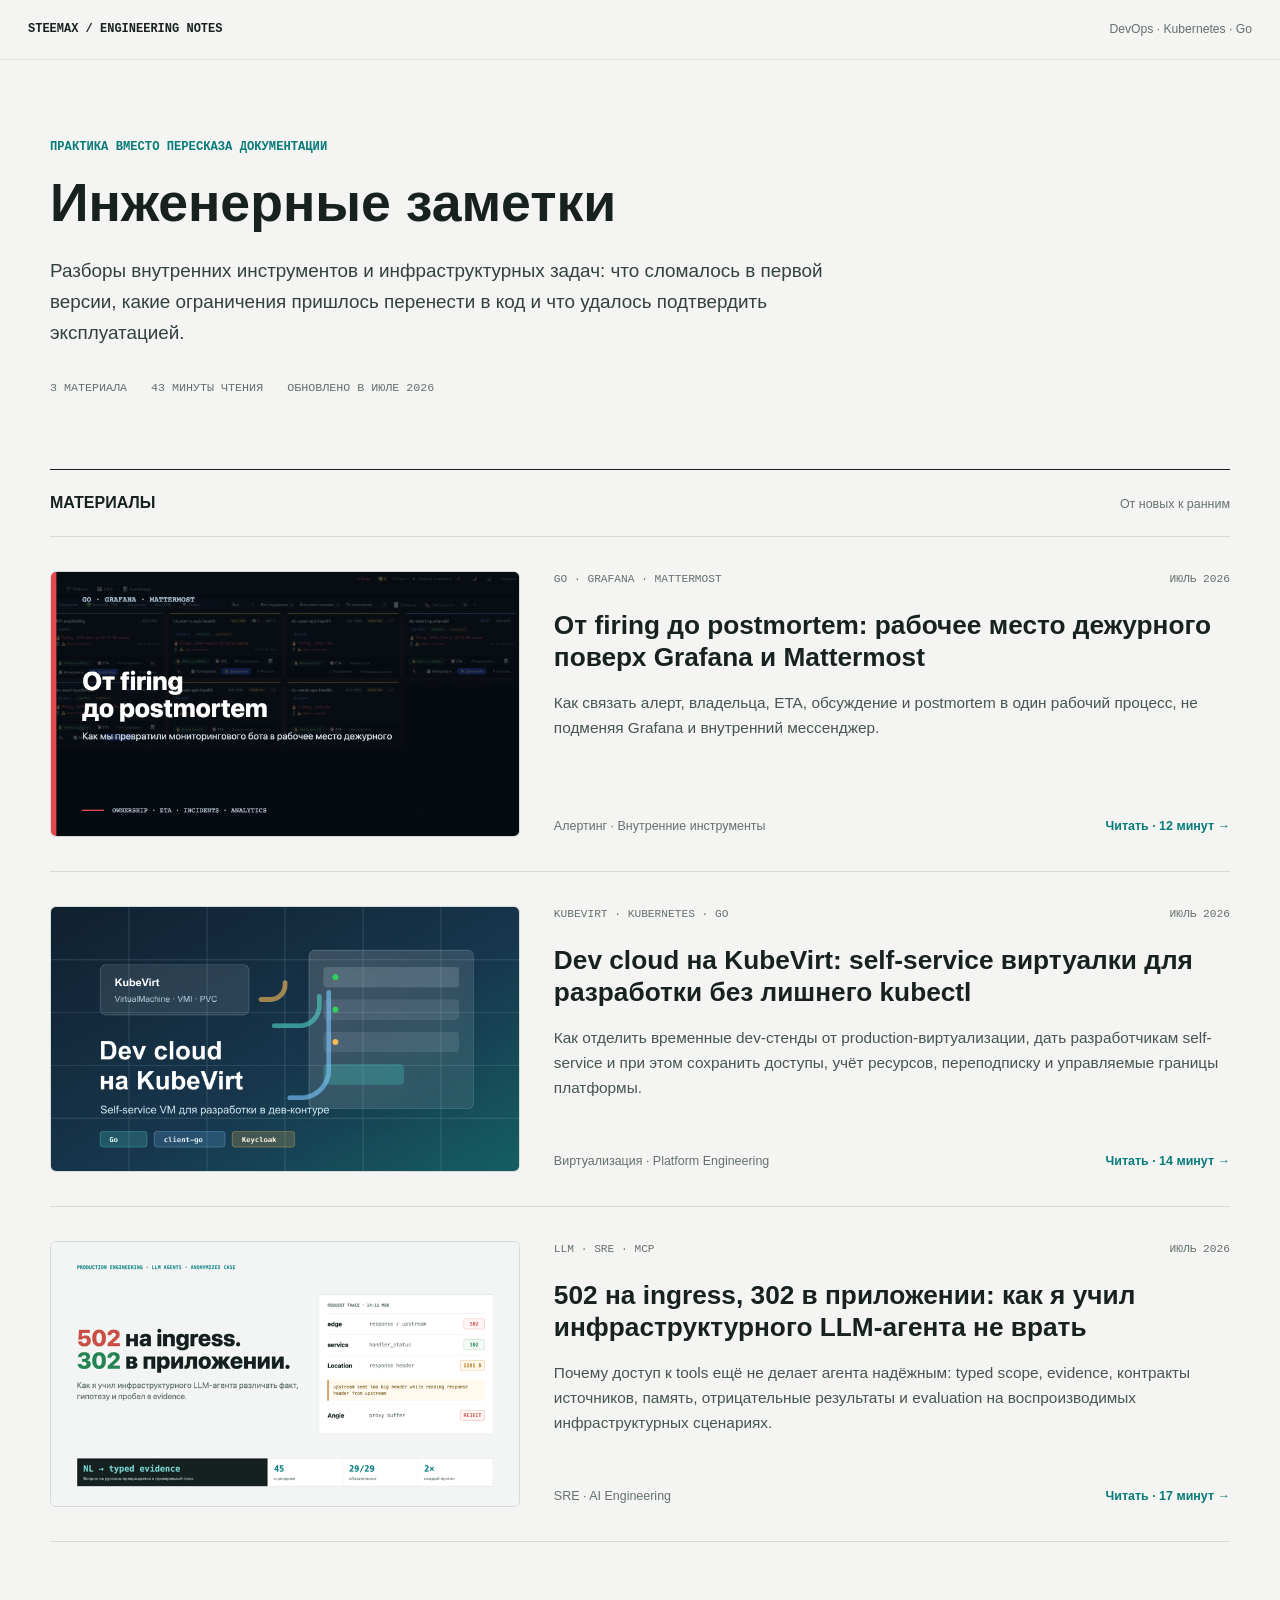
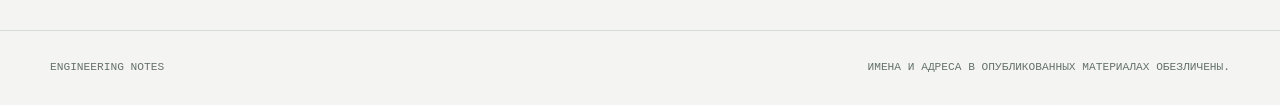
==== commit 8e487d7b: "add alertmanager" ====
--- a/docs/index.html
+++ b/docs/index.html
@@ -4,14 +4,14 @@
   <meta charset="utf-8">
   <meta name="viewport" content="width=device-width, initial-scale=1">
   <title>Engineering Notes — инфраструктура, Kubernetes и внутренние инструменты</title>
-  <meta name="description" content="Практические инженерные разборы: инфраструктурный LLM-агент, внутренний dev cloud на KubeVirt и опыт эксплуатации платформенных инструментов.">
+  <meta name="description" content="Практические инженерные разборы: operational dashboard для алертов, инфраструктурный LLM-агент и внутренний dev cloud на KubeVirt.">
   <meta name="robots" content="index,follow">
   <meta name="theme-color" content="#f4f5f2">
   <meta property="og:type" content="website">
   <meta property="og:locale" content="ru_RU">
   <meta property="og:title" content="Engineering Notes">
   <meta property="og:description" content="Практические разборы инфраструктуры, Kubernetes и внутренних инженерных инструментов.">
-  <meta property="og:image" content="https://steemax.github.io/pages/articles/kubevirt-dev-cloud/assets/article-cover-habr.png">
+  <meta property="og:image" content="https://steemax.github.io/pages/articles/ops-dashboard/assets/article-cover-review.png">
   <meta name="twitter:card" content="summary_large_image">
   <link rel="canonical" href="https://steemax.github.io/pages/">
   <link rel="icon" href="data:image/svg+xml,<svg xmlns=%22http://www.w3.org/2000/svg%22 viewBox=%220 0 64 64%22><rect width=%2264%22 height=%2264%22 rx=%228%22 fill=%22%23172220%22/><text x=%2232%22 y=%2241%22 text-anchor=%22middle%22 font-family=%22monospace%22 font-size=%2222%22 fill=%22%23f4f5f2%22>EN</text></svg>">
@@ -29,8 +29,8 @@
       <h1 id="page-title">Инженерные заметки</h1>
       <p class="lead">Разборы внутренних инструментов и инфраструктурных задач: что сломалось в первой версии, какие ограничения пришлось перенести в код и что удалось подтвердить эксплуатацией.</p>
       <div class="collection-meta" aria-label="О коллекции">
-        <span>2 материала</span>
-        <span>31 минута чтения</span>
+        <span>3 материала</span>
+        <span>43 минуты чтения</span>
         <span>Обновлено в июле 2026</span>
       </div>
     </section>
@@ -42,6 +42,24 @@
       </div>
 
       <div class="article-list">
+        <a class="article-row" href="articles/ops-dashboard/">
+          <figure class="article-cover">
+            <img src="articles/ops-dashboard/assets/article-cover-review.png" alt="Обложка статьи про operational dashboard для дежурной смены" width="780" height="440">
+          </figure>
+          <div class="article-content">
+            <div class="article-meta">
+              <span>Go · Grafana · Mattermost</span>
+              <time datetime="2026-07">Июль 2026</time>
+            </div>
+            <h3>От firing до postmortem: рабочее место дежурного поверх Grafana и Mattermost</h3>
+            <p>Как связать алерт, владельца, ETA, обсуждение и postmortem в один рабочий процесс, не подменяя Grafana и внутренний мессенджер.</p>
+            <div class="article-footer">
+              <span class="article-kind">Алертинг · Внутренние инструменты</span>
+              <span class="read-link">Читать · 12 минут <span aria-hidden="true">→</span></span>
+            </div>
+          </div>
+        </a>
+
         <a class="article-row" href="articles/kubevirt-dev-cloud/">
           <figure class="article-cover">
             <img src="articles/kubevirt-dev-cloud/assets/article-cover-habr.png" alt="Обложка статьи про dev cloud на KubeVirt" width="780" height="440">
